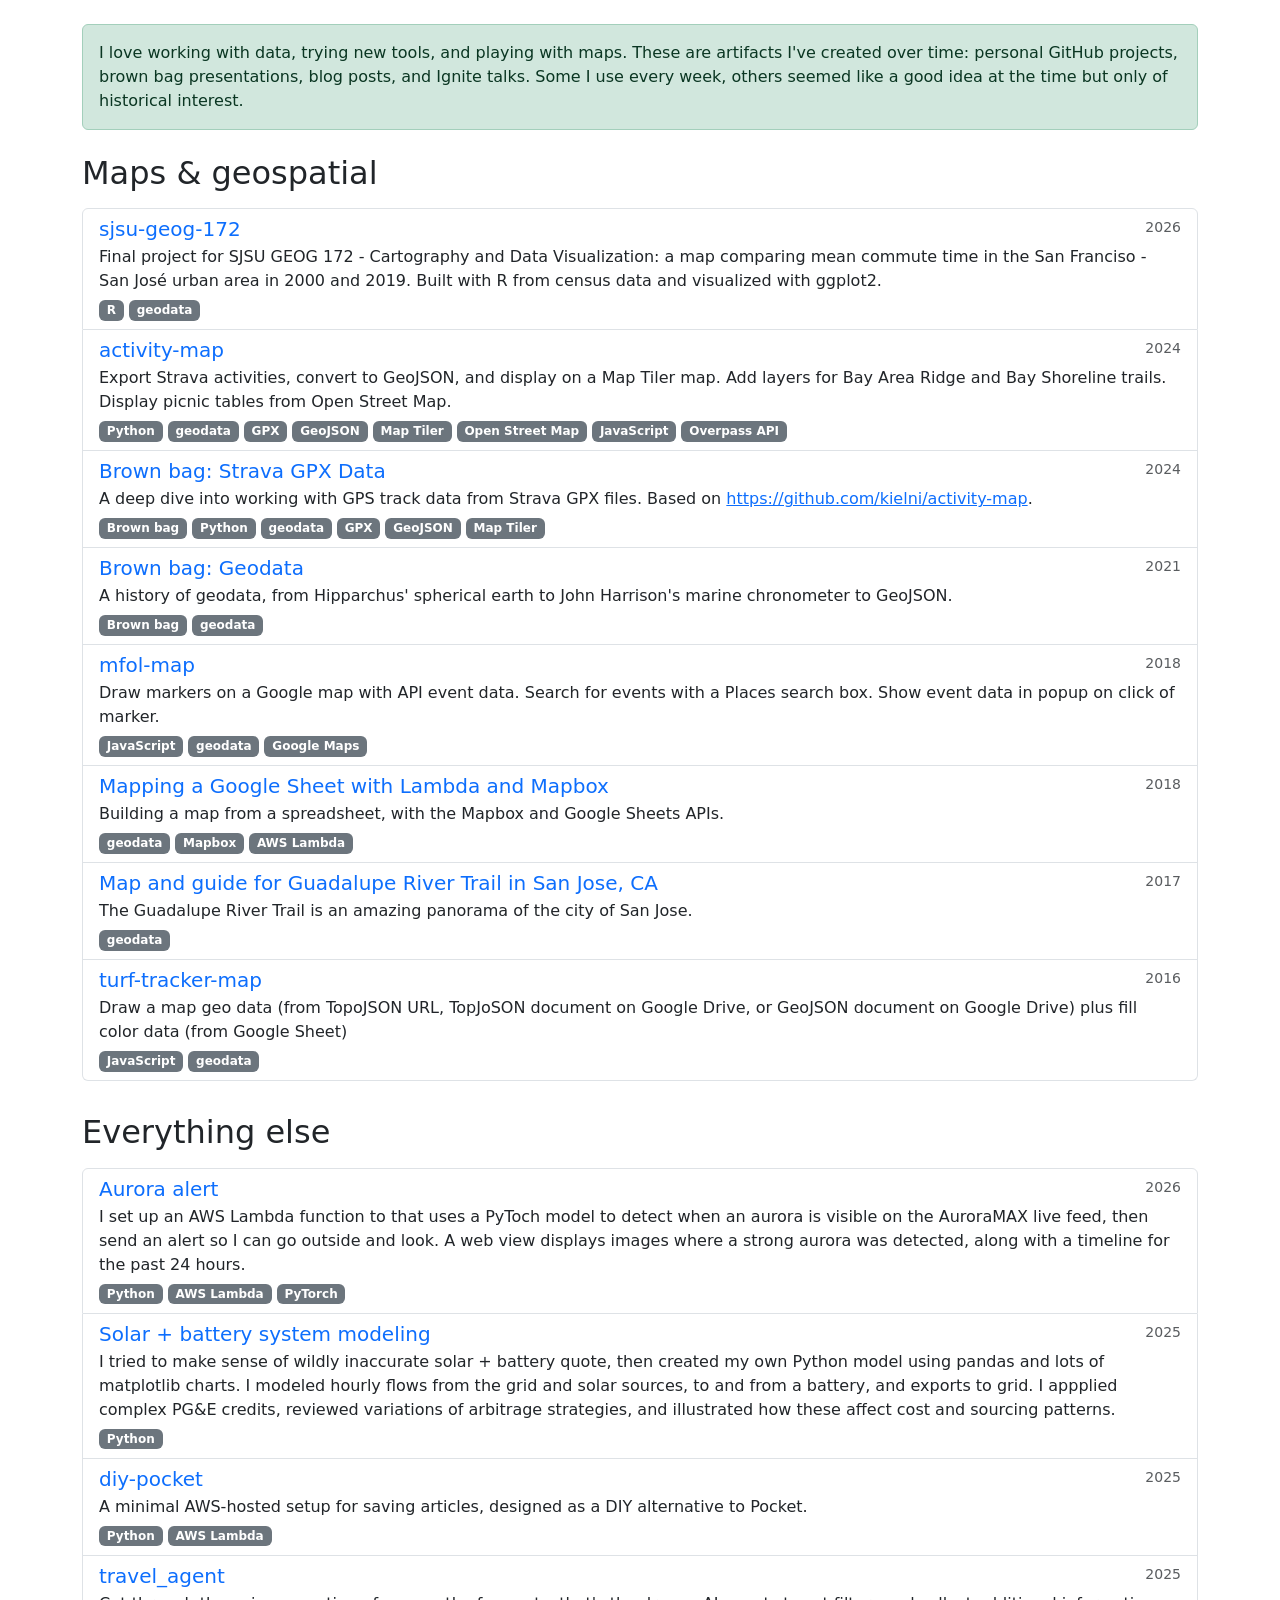
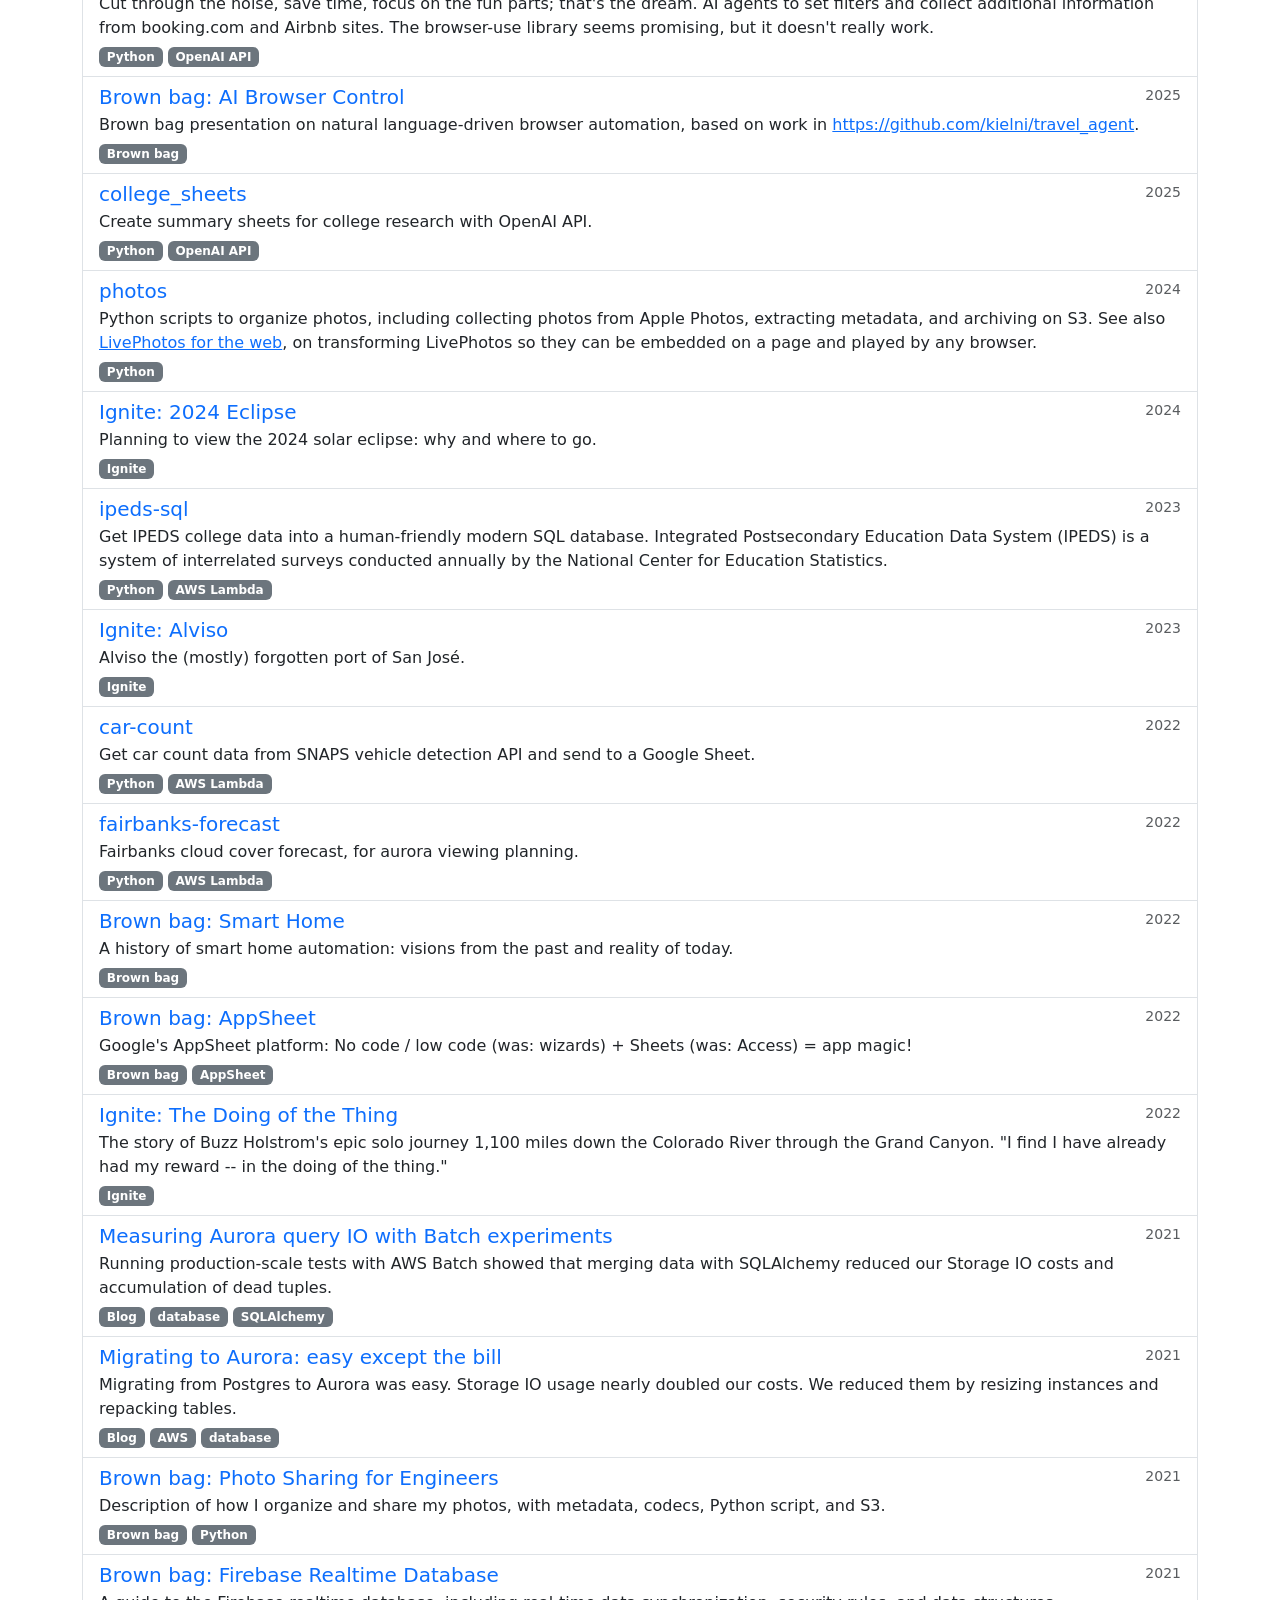
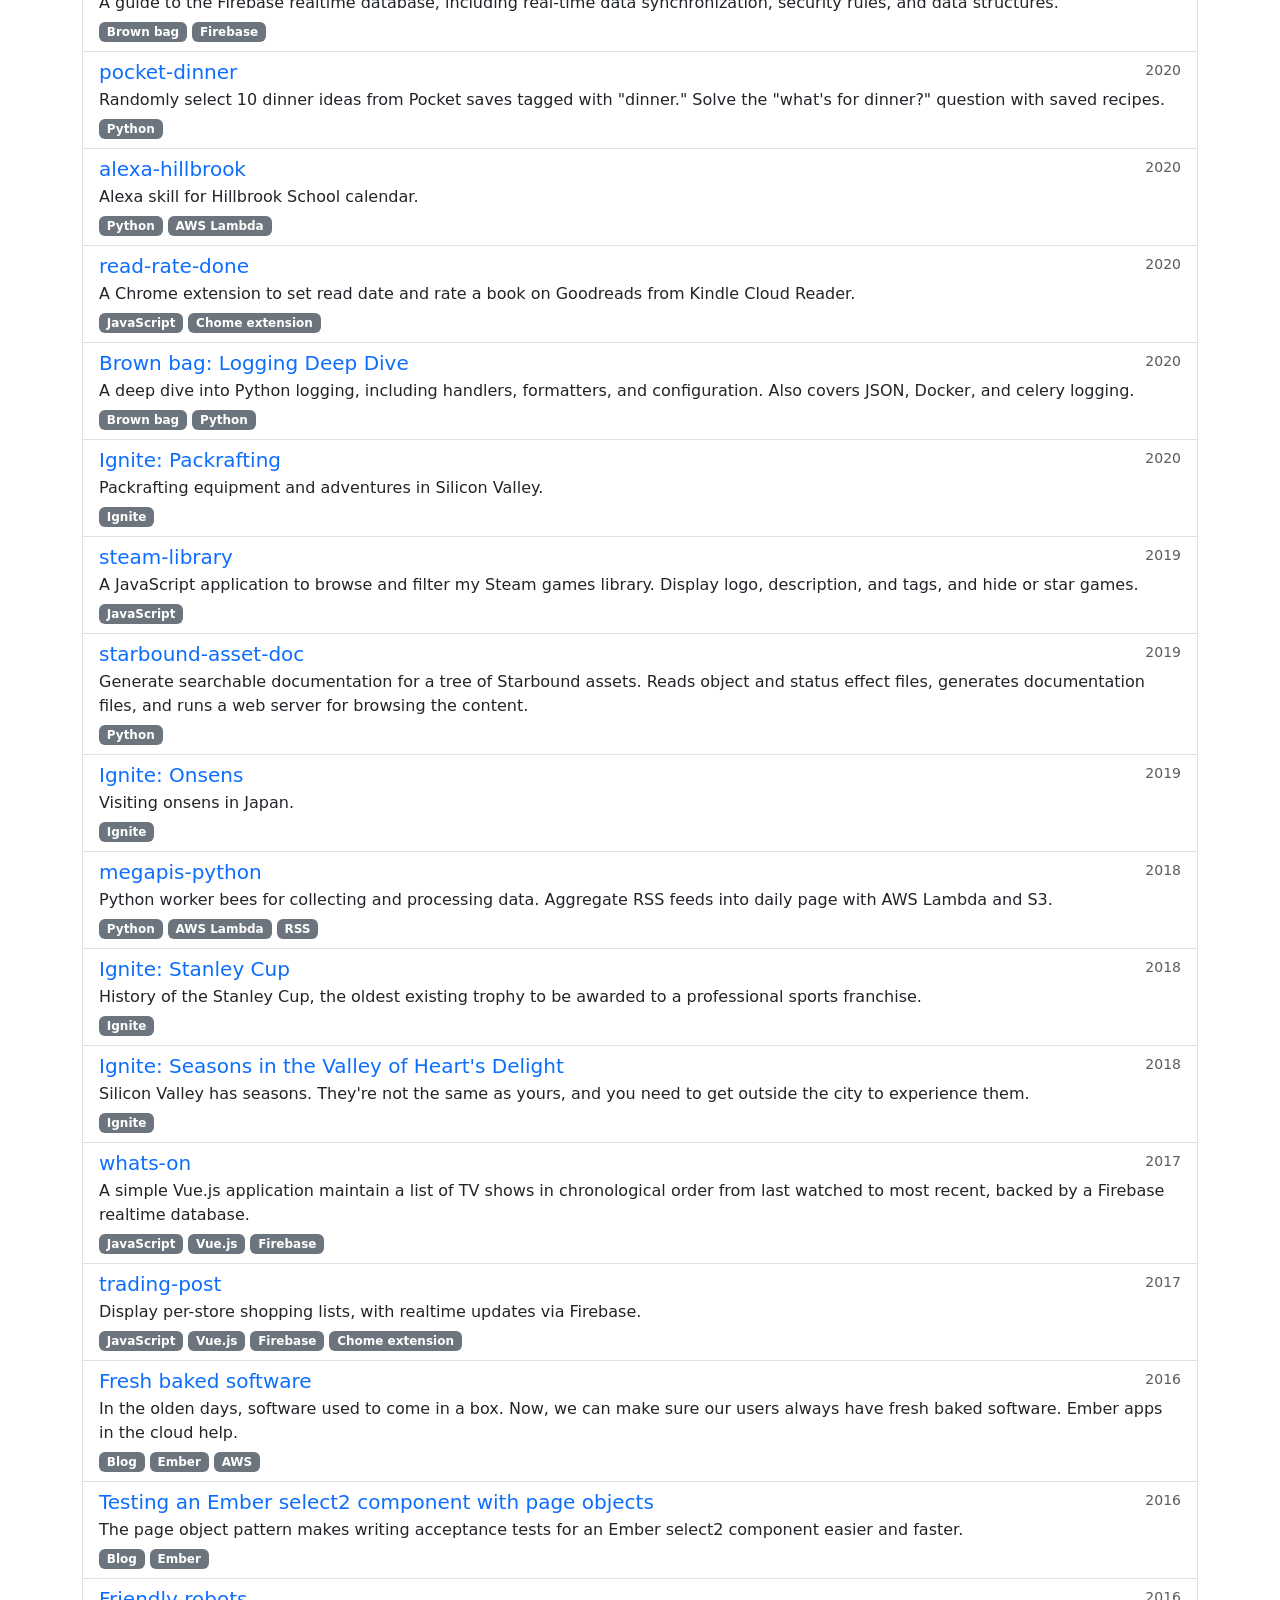
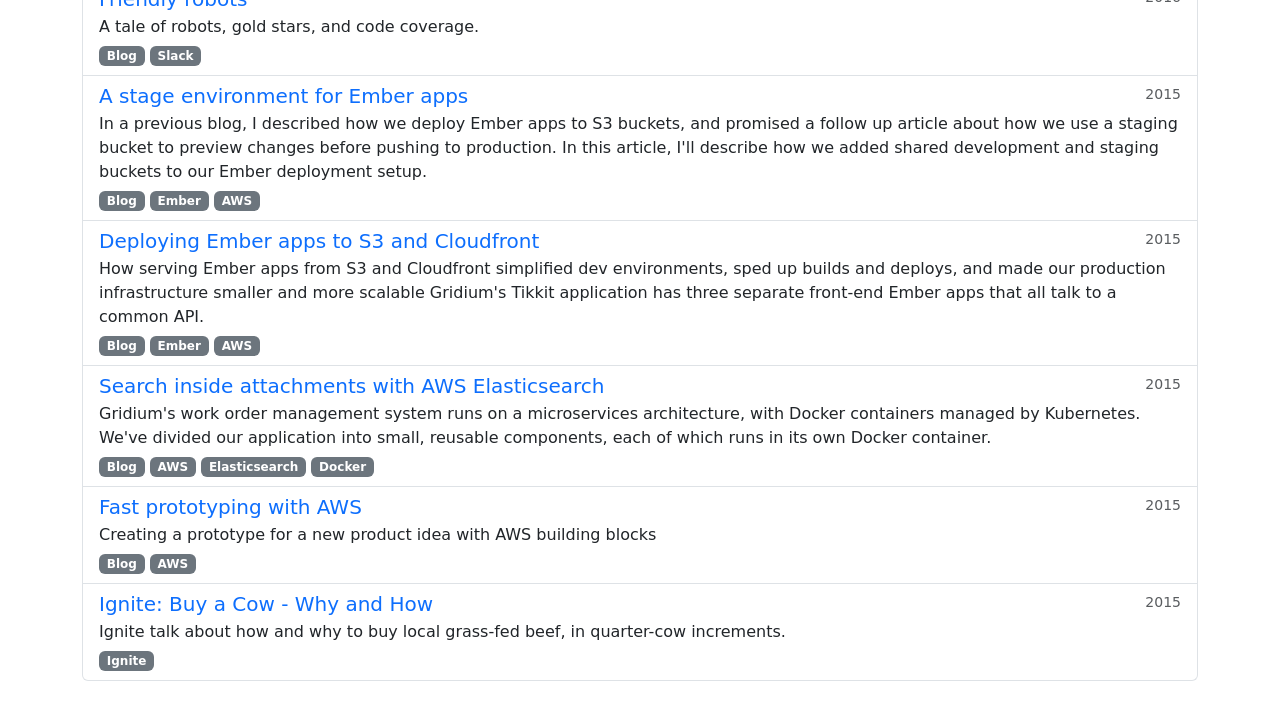
==== index.html @ 8c19b653 "update aurora" ====
<!doctype html>
<html lang="en">
  <head>
    <meta charset="UTF-8" />
    <meta name="viewport" content="width=device-width, initial-scale=1.0" />
    <title>Kimberly's artifact collection</title>
    <link
      href="https://cdn.jsdelivr.net/npm/bootstrap@5.3.3/dist/css/bootstrap.min.css"
      rel="stylesheet"
    />
  </head>
  <body>
    <div class="container py-4">
      <div class="row">
        <div class="col-12">
          <div class="alert alert-success rounded mb-4">
            I love working with data, trying new tools, and playing with maps.
            These are artifacts I've created over time: personal GitHub
            projects, brown bag presentations, blog posts, and Ignite talks.
            Some I use every week, others seemed like a good idea at the time
            but only of historical interest.
          </div>
        </div>
      </div>

      <!-- Maps & geospatial section -->
      <div class="row">
        <div class="col-12">
          <h2 class="mb-3">Maps & geospatial</h2>
          <div class="list-group">
            <div class="list-group-item">
              <div class="d-flex w-100 justify-content-between">
                <h5 class="mb-1">
                  <a
                    href="https://github.com/kielni/sjsu-geog-172"
                    class="text-decoration-none"
                    >sjsu-geog-172</a
                  >
                </h5>
                <small class="text-muted year" data-year="2026">2026</small>
              </div>
              <p class="mb-1">
                Final project for SJSU GEOG 172 - Cartography and Data
                Visualization: a map comparing mean commute time in the San
                Franciso - San José urban area in 2000 and 2019. Built with R
                from census data and visualized with ggplot2.
              </p>
              <span class="badge bg-secondary" data-format="R">R</span>
              <span class="badge bg-secondary" data-format="geodata"
                >geodata</span
              >
            </div>

            <div class="list-group-item">
              <div class="d-flex w-100 justify-content-between">
                <h5 class="mb-1">
                  <a
                    href="https://github.com/kielni/activity-map"
                    class="text-decoration-none"
                    >activity-map</a
                  >
                </h5>
                <small class="text-muted year" data-year="2024">2024</small>
              </div>
              <p class="mb-1">
                Export Strava activities, convert to GeoJSON, and display on a
                Map Tiler map. Add layers for Bay Area Ridge and Bay Shoreline
                trails. Display picnic tables from Open Street Map.
              </p>
              <span class="badge bg-secondary" data-format="Python"
                >Python</span
              >
              <span class="badge bg-secondary" data-format="geodata"
                >geodata</span
              >
              <span class="badge bg-secondary" data-format="GPX">GPX</span>
              <span class="badge bg-secondary" data-format="GeoJSON"
                >GeoJSON</span
              >
              <span class="badge bg-secondary" data-format="Map Tiler"
                >Map Tiler</span
              >
              <span class="badge bg-secondary" data-format="Open Street Map"
                >Open Street Map</span
              >
              <span class="badge bg-secondary" data-format="JavaScript"
                >JavaScript</span
              >
              <span class="badge bg-secondary" data-format="Overpass API"
                >Overpass API</span
              >
            </div>

            <div class="list-group-item">
              <div class="d-flex w-100 justify-content-between">
                <h5 class="mb-1">
                  <a
                    href="brown_bag/2024 Strava_GPX data.pdf"
                    class="text-decoration-none"
                    >Brown bag: Strava GPX Data</a
                  >
                </h5>
                <small class="text-muted year" data-year="2024">2024</small>
              </div>
              <p class="mb-1">
                A deep dive into working with GPS track data from Strava GPX
                files. Based on
                <a href="https://github.com/kielni/activity-map"
                  >https://github.com/kielni/activity-map</a
                >.
              </p>
              <span class="badge bg-secondary" data-format="Brown bag"
                >Brown bag</span
              >
              <span class="badge bg-secondary" data-format="Python"
                >Python</span
              >
              <span class="badge bg-secondary" data-format="geodata"
                >geodata</span
              >
              <span class="badge bg-secondary" data-format="GPX">GPX</span>
              <span class="badge bg-secondary" data-format="GeoJSON"
                >GeoJSON</span
              >
              <span class="badge bg-secondary" data-format="Map Tiler"
                >Map Tiler</span
              >
            </div>

            <div class="list-group-item">
              <div class="d-flex w-100 justify-content-between">
                <h5 class="mb-1">
                  <a
                    href="brown_bag/2021 Geodata.pdf"
                    class="text-decoration-none"
                    >Brown bag: Geodata</a
                  >
                </h5>
                <small class="text-muted year" data-year="2021">2021</small>
              </div>
              <p class="mb-1">
                A history of geodata, from Hipparchus' spherical earth to John
                Harrison's marine chronometer to GeoJSON.
              </p>
              <span class="badge bg-secondary" data-format="Brown bag"
                >Brown bag</span
              >
              <span class="badge bg-secondary" data-format="geodata"
                >geodata</span
              >
            </div>

            <div class="list-group-item">
              <div class="d-flex w-100 justify-content-between">
                <h5 class="mb-1">
                  <a
                    href="https://github.com/kielni/mfol-map"
                    class="text-decoration-none"
                    >mfol-map</a
                  >
                </h5>
                <small class="text-muted year" data-year="2018">2018</small>
              </div>
              <p class="mb-1">
                Draw markers on a Google map with API event data. Search for
                events with a Places search box. Show event data in popup on
                click of marker.
              </p>
              <span class="badge bg-secondary" data-format="JavaScript"
                >JavaScript</span
              >
              <span class="badge bg-secondary" data-format="geodata"
                >geodata</span
              >
              <span class="badge bg-secondary" data-format="Google Maps"
                >Google Maps</span
              >
            </div>

            <div class="list-group-item">
              <div class="d-flex w-100 justify-content-between">
                <h5 class="mb-1">
                  <a
                    href="https://medium.com/@kielnicholls/mapping-a-google-sheet-with-lambda-and-mapbox-4cdfb378edf3"
                    class="text-decoration-none"
                    >Mapping a Google Sheet with Lambda and Mapbox</a
                  >
                </h5>
                <small class="text-muted year" data-year="2018">2018</small>
              </div>
              <p class="mb-1">
                Building a map from a spreadsheet, with the Mapbox and Google
                Sheets APIs.
              </p>
              <span class="badge bg-secondary" data-format="geodata"
                >geodata</span
              >
              <span class="badge bg-secondary" data-format="Mapbox"
                >Mapbox</span
              >
              <span class="badge bg-secondary" data-format="AWS Lambda"
                >AWS Lambda</span
              >
            </div>

            <div class="list-group-item">
              <div class="d-flex w-100 justify-content-between">
                <h5 class="mb-1">
                  <a
                    href="https://medium.com/@kielnicholls/map-and-guide-for-guadalupe-river-trail-in-san-jose-ca-aaf009a37a34"
                    class="text-decoration-none"
                    >Map and guide for Guadalupe River Trail in San Jose, CA</a
                  >
                </h5>
                <small class="text-muted year" data-year="2017">2017</small>
              </div>
              <p class="mb-1">
                The Guadalupe River Trail is an amazing panorama of the city of
                San Jose.
              </p>
              <span class="badge bg-secondary" data-format="geodata"
                >geodata</span
              >
            </div>

            <div class="list-group-item">
              <div class="d-flex w-100 justify-content-between">
                <h5 class="mb-1">
                  <a
                    href="https://github.com/kielni/turf-tracker-map"
                    class="text-decoration-none"
                    >turf-tracker-map</a
                  >
                </h5>
                <small class="text-muted year" data-year="2016">2016</small>
              </div>
              <p class="mb-1">
                Draw a map geo data (from TopoJSON URL, TopJoSON document on
                Google Drive, or GeoJSON document on Google Drive) plus fill
                color data (from Google Sheet)
              </p>
              <span class="badge bg-secondary" data-format="JavaScript"
                >JavaScript</span
              >
              <span class="badge bg-secondary" data-format="geodata"
                >geodata</span
              >
            </div>
          </div>
        </div>
      </div>

      <!-- Everything else section -->
      <div class="row" style="padding-top: 2rem">
        <div class="col-12">
          <h2 class="mb-3">Everything else</h2>
          <div class="list-group">
            <!-- 2026 -->
            <div class="list-group-item">
              <div class="d-flex w-100 justify-content-between">
                <h5 class="mb-1">
                  <a
                    href="https://github.com/kielni/aurora-alert"
                    class="text-decoration-none"
                    >Aurora alert</a
                  >
                </h5>
                <small class="text-muted year" data-year="2026">2026</small>
              </div>
              <p class="mb-1">
                I set up an AWS Lambda function to that uses a PyToch model to
                detect when an aurora is visible on the AuroraMAX live feed,
                then send an alert so I can go outside and look. A web view
                displays images where a strong aurora was detected, along with a
                timeline for the past 24 hours.
              </p>
              <span class="badge bg-secondary" data-format="Python"
                >Python</span
              >
              <span class="badge bg-secondary" data-format="AWS Lambda"
                >AWS Lambda</span
              >
              <span class="badge bg-secondary" data-format="AWS Lambda"
                >PyTorch</span
              >
            </div>

            <!-- 2025 -->
            <div class="list-group-item">
              <div class="d-flex w-100 justify-content-between">
                <h5 class="mb-1">
                  <a
                    href="https://github.com/kielni/solar-modeling"
                    class="text-decoration-none"
                    >Solar + battery system modeling</a
                  >
                </h5>
                <small class="text-muted year" data-year="2025">2025</small>
              </div>
              <p class="mb-1">
                I tried to make sense of wildly inaccurate solar + battery
                quote, then created my own Python model using pandas and lots of
                matplotlib charts. I modeled hourly flows from the grid and
                solar sources, to and from a battery, and exports to grid. I
                appplied complex PG&E credits, reviewed variations of arbitrage
                strategies, and illustrated how these affect cost and sourcing
                patterns.
              </p>
              <span class="badge bg-secondary" data-format="Python"
                >Python</span
              >
            </div>

            <div class="list-group-item">
              <div class="d-flex w-100 justify-content-between">
                <h5 class="mb-1">
                  <a
                    href="https://github.com/kielni/diy-pocket"
                    class="text-decoration-none"
                    >diy-pocket</a
                  >
                </h5>
                <small class="text-muted year" data-year="2025">2025</small>
              </div>
              <p class="mb-1">
                A minimal AWS-hosted setup for saving articles, designed as a
                DIY alternative to Pocket.
              </p>
              <span class="badge bg-secondary" data-format="Python"
                >Python</span
              >
              <span class="badge bg-secondary" data-format="AWS Lambda"
                >AWS Lambda</span
              >
            </div>

            <div class="list-group-item">
              <div class="d-flex w-100 justify-content-between">
                <h5 class="mb-1">
                  <a
                    href="https://github.com/kielni/travel_agent"
                    class="text-decoration-none"
                    >travel_agent</a
                  >
                </h5>
                <small class="text-muted year" data-year="2025">2025</small>
              </div>
              <p class="mb-1">
                Cut through the noise, save time, focus on the fun parts; that's
                the dream. AI agents to set filters and collect additional
                information from booking.com and Airbnb sites. The browser-use
                library seems promising, but it doesn't really work.
              </p>
              <span class="badge bg-secondary" data-format="Python"
                >Python</span
              >
              <span class="badge bg-secondary" data-format="OpenAI API"
                >OpenAI API</span
              >
            </div>

            <div class="list-group-item">
              <div class="d-flex w-100 justify-content-between">
                <h5 class="mb-1">
                  <a
                    href="brown_bag/2025 AI browser control.pdf"
                    class="text-decoration-none"
                    >Brown bag: AI Browser Control</a
                  >
                </h5>
                <small class="text-muted year" data-year="2025">2025</small>
              </div>
              <p class="mb-1">
                Brown bag presentation on natural language-driven browser
                automation, based on work in
                <a href="https://github.com/kielni/travel_agent"
                  >https://github.com/kielni/travel_agent</a
                >.
              </p>
              <span class="badge bg-secondary" data-format="Brown bag"
                >Brown bag</span
              >
            </div>

            <div class="list-group-item">
              <div class="d-flex w-100 justify-content-between">
                <h5 class="mb-1">
                  <a
                    href="https://github.com/kielni/college_sheets"
                    class="text-decoration-none"
                    >college_sheets</a
                  >
                </h5>
                <small class="text-muted year" data-year="2025">2025</small>
              </div>
              <p class="mb-1">
                Create summary sheets for college research with OpenAI API.
              </p>
              <span class="badge bg-secondary" data-format="Python"
                >Python</span
              >
              <span class="badge bg-secondary" data-format="OpenAI API"
                >OpenAI API</span
              >
            </div>

            <!-- 2024 -->
            <div class="list-group-item">
              <div class="d-flex w-100 justify-content-between">
                <h5 class="mb-1">
                  <a
                    href="https://github.com/kielni/photos"
                    class="text-decoration-none"
                    >photos</a
                  >
                </h5>
                <small class="text-muted year" data-year="2024">2024</small>
              </div>
              <p class="mb-1">
                Python scripts to organize photos, including collecting photos
                from Apple Photos, extracting metadata, and archiving on S3. See
                also
                <a
                  href="https://medium.com/@kielnicholls/embedding-livephotos-on-a-web-page-5dfa9b8b83e3"
                  >LivePhotos for the web</a
                >, on transforming LivePhotos so they can be embedded on a page
                and played by any browser.
              </p>
              <span class="badge bg-secondary" data-format="Python"
                >Python</span
              >
            </div>

            <div class="list-group-item">
              <div class="d-flex w-100 justify-content-between">
                <h5 class="mb-1">
                  <a href="ignite/2024 Eclipse.pdf" class="text-decoration-none"
                    >Ignite: 2024 Eclipse</a
                  >
                </h5>
                <small class="text-muted year" data-year="2024">2024</small>
              </div>
              <p class="mb-1">
                Planning to view the 2024 solar eclipse: why and where to go.
              </p>
              <span class="badge bg-secondary" data-format="Ignite"
                >Ignite</span
              >
            </div>

            <!-- 2023 -->
            <div class="list-group-item">
              <div class="d-flex w-100 justify-content-between">
                <h5 class="mb-1">
                  <a
                    href="https://github.com/kielni/ipeds-sql"
                    class="text-decoration-none"
                    >ipeds-sql</a
                  >
                </h5>
                <small class="text-muted year" data-year="2023">2023</small>
              </div>
              <p class="mb-1">
                Get IPEDS college data into a human-friendly modern SQL
                database. Integrated Postsecondary Education Data System (IPEDS)
                is a system of interrelated surveys conducted annually by the
                National Center for Education Statistics.
              </p>
              <span class="badge bg-secondary" data-format="Python"
                >Python</span
              >
              <span class="badge bg-secondary" data-format="AWS Lambda"
                >AWS Lambda</span
              >
            </div>

            <div class="list-group-item">
              <div class="d-flex w-100 justify-content-between">
                <h5 class="mb-1">
                  <a href="ignite/2023 Alviso.pdf" class="text-decoration-none"
                    >Ignite: Alviso</a
                  >
                </h5>
                <small class="text-muted year" data-year="2023">2023</small>
              </div>
              <p class="mb-1">
                Alviso the (mostly) forgotten port of San José.
              </p>
              <span class="badge bg-secondary" data-format="Ignite"
                >Ignite</span
              >
            </div>

            <!-- 2022 -->
            <div class="list-group-item">
              <div class="d-flex w-100 justify-content-between">
                <h5 class="mb-1">
                  <a
                    href="https://github.com/kielni/car-count"
                    class="text-decoration-none"
                    >car-count</a
                  >
                </h5>
                <small class="text-muted year" data-year="2022">2022</small>
              </div>
              <p class="mb-1">
                Get car count data from SNAPS vehicle detection API and send to
                a Google Sheet.
              </p>
              <span class="badge bg-secondary" data-format="Python"
                >Python</span
              >
              <span class="badge bg-secondary" data-format="AWS Lambda"
                >AWS Lambda</span
              >
            </div>

            <div class="list-group-item">
              <div class="d-flex w-100 justify-content-between">
                <h5 class="mb-1">
                  <a
                    href="https://github.com/kielni/fairbanks-forecast"
                    class="text-decoration-none"
                    >fairbanks-forecast</a
                  >
                </h5>
                <small class="text-muted year" data-year="2022">2022</small>
              </div>
              <p class="mb-1">
                Fairbanks cloud cover forecast, for aurora viewing planning.
              </p>
              <span class="badge bg-secondary" data-format="Python"
                >Python</span
              >
              <span class="badge bg-secondary" data-format="AWS Lambda"
                >AWS Lambda</span
              >
            </div>

            <div class="list-group-item">
              <div class="d-flex w-100 justify-content-between">
                <h5 class="mb-1">
                  <a
                    href="brown_bag/2022 Smart Home.pdf"
                    class="text-decoration-none"
                    >Brown bag: Smart Home</a
                  >
                </h5>
                <small class="text-muted year" data-year="2022">2022</small>
              </div>
              <p class="mb-1">
                A history of smart home automation: visions from the past and
                reality of today.
              </p>
              <span class="badge bg-secondary" data-format="Brown bag"
                >Brown bag</span
              >
            </div>

            <div class="list-group-item">
              <div class="d-flex w-100 justify-content-between">
                <h5 class="mb-1">
                  <a
                    href="brown_bag/2022 AppSheet.pdf"
                    class="text-decoration-none"
                    >Brown bag: AppSheet</a
                  >
                </h5>
                <small class="text-muted year" data-year="2022">2022</small>
              </div>
              <p class="mb-1">
                Google's AppSheet platform: No code / low code (was: wizards) +
                Sheets (was: Access) = app magic!
              </p>
              <span class="badge bg-secondary" data-format="Brown bag"
                >Brown bag</span
              >
              <span class="badge bg-secondary" data-format="AppSheet"
                >AppSheet</span
              >
            </div>

            <div class="list-group-item">
              <div class="d-flex w-100 justify-content-between">
                <h5 class="mb-1">
                  <a
                    href="ignite/2022 The doing of the thing.pdf"
                    class="text-decoration-none"
                    >Ignite: The Doing of the Thing</a
                  >
                </h5>
                <small class="text-muted year" data-year="2022">2022</small>
              </div>
              <p class="mb-1">
                The story of Buzz Holstrom's epic solo journey 1,100 miles down
                the Colorado River through the Grand Canyon. "I find I have
                already had my reward -- in the doing of the thing."
              </p>
              <span class="badge bg-secondary" data-format="Ignite"
                >Ignite</span
              >
            </div>

            <!-- 2021 -->
            <div class="list-group-item">
              <div class="d-flex w-100 justify-content-between">
                <h5 class="mb-1">
                  <a
                    href="https://gridium.com/measuring-aurora-query-io-with-batch-experiments/"
                    class="text-decoration-none"
                    >Measuring Aurora query IO with Batch experiments</a
                  >
                </h5>
                <small class="text-muted year" data-year="2021">2021</small>
              </div>
              <p class="mb-1">
                Running production-scale tests with AWS Batch showed that
                merging data with SQLAlchemy reduced our Storage IO costs and
                accumulation of dead tuples.
              </p>
              <span class="badge bg-secondary" data-format="Blog">Blog</span>
              <span class="badge bg-secondary" data-format="database"
                >database</span
              >
              <span class="badge bg-secondary" data-format="SQLAlchemy"
                >SQLAlchemy</span
              >
            </div>

            <div class="list-group-item">
              <div class="d-flex w-100 justify-content-between">
                <h5 class="mb-1">
                  <a
                    href="https://gridium.com/migrating-to-aurora-easy-except-the-bill/"
                    class="text-decoration-none"
                    >Migrating to Aurora: easy except the bill</a
                  >
                </h5>
                <small class="text-muted year" data-year="2021">2021</small>
              </div>
              <p class="mb-1">
                Migrating from Postgres to Aurora was easy. Storage IO usage
                nearly doubled our costs. We reduced them by resizing instances
                and repacking tables.
              </p>
              <span class="badge bg-secondary" data-format="Blog">Blog</span>
              <span class="badge bg-secondary" data-format="AWS">AWS</span>
              <span class="badge bg-secondary" data-format="database"
                >database</span
              >
            </div>

            <div class="list-group-item">
              <div class="d-flex w-100 justify-content-between">
                <h5 class="mb-1">
                  <a
                    href="brown_bag/2021 Photo sharing for engineers.pdf"
                    class="text-decoration-none"
                    >Brown bag: Photo Sharing for Engineers</a
                  >
                </h5>
                <small class="text-muted year" data-year="2021">2021</small>
              </div>
              <p class="mb-1">
                Description of how I organize and share my photos, with
                metadata, codecs, Python script, and S3.
              </p>
              <span class="badge bg-secondary" data-format="Brown bag"
                >Brown bag</span
              >
              <span class="badge bg-secondary" data-format="Python"
                >Python</span
              >
            </div>

            <div class="list-group-item">
              <div class="d-flex w-100 justify-content-between">
                <h5 class="mb-1">
                  <a
                    href="brown_bag/2021 Firebase realtime database.pdf"
                    class="text-decoration-none"
                    >Brown bag: Firebase Realtime Database</a
                  >
                </h5>
                <small class="text-muted year" data-year="2021">2021</small>
              </div>
              <p class="mb-1">
                A guide to the Firebase realtime database, including real-time
                data synchronization, security rules, and data structures.
              </p>
              <span class="badge bg-secondary" data-format="Brown bag"
                >Brown bag</span
              >
              <span class="badge bg-secondary" data-format="Firebase"
                >Firebase</span
              >
            </div>

            <!-- 2020 -->
            <div class="list-group-item">
              <div class="d-flex w-100 justify-content-between">
                <h5 class="mb-1">
                  <a
                    href="https://github.com/kielni/pocket-dinner"
                    class="text-decoration-none"
                    >pocket-dinner</a
                  >
                </h5>
                <small class="text-muted year" data-year="2020">2020</small>
              </div>
              <p class="mb-1">
                Randomly select 10 dinner ideas from Pocket saves tagged with
                "dinner." Solve the "what's for dinner?" question with saved
                recipes.
              </p>
              <span class="badge bg-secondary" data-format="Python"
                >Python</span
              >
            </div>

            <div class="list-group-item">
              <div class="d-flex w-100 justify-content-between">
                <h5 class="mb-1">
                  <a
                    href="https://github.com/kielni/alexa-hillbrook"
                    class="text-decoration-none"
                    >alexa-hillbrook</a
                  >
                </h5>
                <small class="text-muted year" data-year="2020">2020</small>
              </div>
              <p class="mb-1">Alexa skill for Hillbrook School calendar.</p>
              <span class="badge bg-secondary" data-format="Python"
                >Python</span
              >
              <span class="badge bg-secondary" data-format="AWS Lambda"
                >AWS Lambda</span
              >
            </div>

            <div class="list-group-item">
              <div class="d-flex w-100 justify-content-between">
                <h5 class="mb-1">
                  <a
                    href="https://github.com/kielni/read-rate-done"
                    class="text-decoration-none"
                    >read-rate-done</a
                  >
                </h5>
                <small class="text-muted year" data-year="2020">2020</small>
              </div>
              <p class="mb-1">
                A Chrome extension to set read date and rate a book on Goodreads
                from Kindle Cloud Reader.
              </p>
              <span class="badge bg-secondary" data-format="JavaScript"
                >JavaScript</span
              >
              <span class="badge bg-secondary" data-format="Chome extension"
                >Chome extension</span
              >
            </div>

            <div class="list-group-item">
              <div class="d-flex w-100 justify-content-between">
                <h5 class="mb-1">
                  <a
                    href="brown_bag/2020 Logging deep dive.pdf"
                    class="text-decoration-none"
                    >Brown bag: Logging Deep Dive</a
                  >
                </h5>
                <small class="text-muted year" data-year="2020">2020</small>
              </div>
              <p class="mb-1">
                A deep dive into Python logging, including handlers, formatters,
                and configuration. Also covers JSON, Docker, and celery logging.
              </p>
              <span class="badge bg-secondary" data-format="Brown bag"
                >Brown bag</span
              >
              <span class="badge bg-secondary" data-format="Python"
                >Python</span
              >
            </div>

            <div class="list-group-item">
              <div class="d-flex w-100 justify-content-between">
                <h5 class="mb-1">
                  <a
                    href="ignite/2020 Packrafting.pdf"
                    class="text-decoration-none"
                    >Ignite: Packrafting</a
                  >
                </h5>
                <small class="text-muted year" data-year="2020">2020</small>
              </div>
              <p class="mb-1">
                Packrafting equipment and adventures in Silicon Valley.
              </p>
              <span class="badge bg-secondary" data-format="Ignite"
                >Ignite</span
              >
            </div>

            <!-- 2019 -->
            <div class="list-group-item">
              <div class="d-flex w-100 justify-content-between">
                <h5 class="mb-1">
                  <a
                    href="https://github.com/kielni/steam-library"
                    class="text-decoration-none"
                    >steam-library</a
                  >
                </h5>
                <small class="text-muted year" data-year="2019">2019</small>
              </div>
              <p class="mb-1">
                A JavaScript application to browse and filter my Steam games
                library. Display logo, description, and tags, and hide or star
                games.
              </p>
              <span class="badge bg-secondary" data-format="JavaScript"
                >JavaScript</span
              >
            </div>

            <div class="list-group-item">
              <div class="d-flex w-100 justify-content-between">
                <h5 class="mb-1">
                  <a
                    href="https://github.com/kielni/starbound-asset-doc"
                    class="text-decoration-none"
                    >starbound-asset-doc</a
                  >
                </h5>
                <small class="text-muted year" data-year="2019">2019</small>
              </div>
              <p class="mb-1">
                Generate searchable documentation for a tree of Starbound
                assets. Reads object and status effect files, generates
                documentation files, and runs a web server for browsing the
                content.
              </p>
              <span class="badge bg-secondary" data-format="Python"
                >Python</span
              >
            </div>

            <div class="list-group-item">
              <div class="d-flex w-100 justify-content-between">
                <h5 class="mb-1">
                  <a href="ignite/2019 Onsen.pdf" class="text-decoration-none"
                    >Ignite: Onsens</a
                  >
                </h5>
                <small class="text-muted year" data-year="2019">2019</small>
              </div>
              <p class="mb-1">Visiting onsens in Japan.</p>
              <span class="badge bg-secondary" data-format="Ignite"
                >Ignite</span
              >
            </div>

            <!-- 2018 -->
            <div class="list-group-item">
              <div class="d-flex w-100 justify-content-between">
                <h5 class="mb-1">
                  <a
                    href="https://github.com/kielni/megapis-python"
                    class="text-decoration-none"
                    >megapis-python</a
                  >
                </h5>
                <small class="text-muted year" data-year="2018">2018</small>
              </div>
              <p class="mb-1">
                Python worker bees for collecting and processing data. Aggregate
                RSS feeds into daily page with AWS Lambda and S3.
              </p>
              <span class="badge bg-secondary" data-format="Python"
                >Python</span
              >
              <span class="badge bg-secondary" data-format="AWS Lambda"
                >AWS Lambda</span
              >
              <span class="badge bg-secondary" data-format="RSS">RSS</span>
            </div>

            <div class="list-group-item">
              <div class="d-flex w-100 justify-content-between">
                <h5 class="mb-1">
                  <a
                    href="ignite/2018 Stanley Cup.pdf"
                    class="text-decoration-none"
                    >Ignite: Stanley Cup</a
                  >
                </h5>
                <small class="text-muted year" data-year="2018">2018</small>
              </div>
              <p class="mb-1">
                History of the Stanley Cup, the oldest existing trophy to be
                awarded to a professional sports franchise.
              </p>
              <span class="badge bg-secondary" data-format="Ignite"
                >Ignite</span
              >
            </div>

            <div class="list-group-item">
              <div class="d-flex w-100 justify-content-between">
                <h5 class="mb-1">
                  <a href="ignite/2018 Seasons.pdf" class="text-decoration-none"
                    >Ignite: Seasons in the Valley of Heart's Delight</a
                  >
                </h5>
                <small class="text-muted year" data-year="2018">2018</small>
              </div>
              <p class="mb-1">
                Silicon Valley has seasons. They're not the same as yours, and
                you need to get outside the city to experience them.
              </p>
              <span class="badge bg-secondary" data-format="Ignite"
                >Ignite</span
              >
            </div>

            <!-- 2017 -->

            <div class="list-group-item">
              <div class="d-flex w-100 justify-content-between">
                <h5 class="mb-1">
                  <a
                    href="https://github.com/kielni/whats-on"
                    class="text-decoration-none"
                    >whats-on</a
                  >
                </h5>
                <small class="text-muted year" data-year="2017">2017</small>
              </div>
              <p class="mb-1">
                A simple Vue.js application maintain a list of TV shows in
                chronological order from last watched to most recent, backed by
                a Firebase realtime database.
              </p>
              <span class="badge bg-secondary" data-format="JavaScript"
                >JavaScript</span
              >
              <span class="badge bg-secondary" data-format="JavaScript"
                >Vue.js</span
              >
              <span class="badge bg-secondary" data-format="Firebase"
                >Firebase</span
              >
            </div>

            <div class="list-group-item">
              <div class="d-flex w-100 justify-content-between">
                <h5 class="mb-1">
                  <a
                    href="https://github.com/kielni/trading-post"
                    class="text-decoration-none"
                    >trading-post</a
                  >
                </h5>
                <small class="text-muted year" data-year="2017">2017</small>
              </div>
              <p class="mb-1">
                Display per-store shopping lists, with realtime updates via
                Firebase.
              </p>
              <span class="badge bg-secondary" data-format="JavaScript"
                >JavaScript</span
              >
              <span class="badge bg-secondary" data-format="JavaScript"
                >Vue.js</span
              >
              <span class="badge bg-secondary" data-format="Firebase"
                >Firebase</span
              >
              <span class="badge bg-secondary" data-format="Chome extension"
                >Chome extension</span
              >
            </div>

            <!-- 2016 -->
            <div class="list-group-item">
              <div class="d-flex w-100 justify-content-between">
                <h5 class="mb-1">
                  <a
                    href="https://gridium.com/fresh-baked-software/"
                    class="text-decoration-none"
                    >Fresh baked software</a
                  >
                </h5>
                <small class="text-muted year" data-year="2016">2016</small>
              </div>
              <p class="mb-1">
                In the olden days, software used to come in a box. Now, we can
                make sure our users always have fresh baked software. Ember apps
                in the cloud help.
              </p>
              <span class="badge bg-secondary" data-format="Blog">Blog</span>
              <span class="badge bg-secondary" data-format="Ember">Ember</span>
              <span class="badge bg-secondary" data-format="AWS">AWS</span>
            </div>

            <div class="list-group-item">
              <div class="d-flex w-100 justify-content-between">
                <h5 class="mb-1">
                  <a
                    href="https://gridium.com/testing-select2-with-page-objects/"
                    class="text-decoration-none"
                    >Testing an Ember select2 component with page objects</a
                  >
                </h5>
                <small class="text-muted year" data-year="2016">2016</small>
              </div>
              <p class="mb-1">
                The page object pattern makes writing acceptance tests for an
                Ember select2 component easier and faster.
              </p>
              <span class="badge bg-secondary" data-format="Blog">Blog</span>
              <span class="badge bg-secondary" data-format="Ember">Ember</span>
            </div>

            <div class="list-group-item">
              <div class="d-flex w-100 justify-content-between">
                <h5 class="mb-1">
                  <a
                    href="https://gridium.com/friendly-robots/"
                    class="text-decoration-none"
                    >Friendly robots</a
                  >
                </h5>
                <small class="text-muted year" data-year="2016">2016</small>
              </div>
              <p class="mb-1">
                A tale of robots, gold stars, and code coverage.
              </p>
              <span class="badge bg-secondary" data-format="Blog">Blog</span>
              <span class="badge bg-secondary" data-format="Slack">Slack</span>
            </div>

            <!-- 2015 -->
            <div class="list-group-item">
              <div class="d-flex w-100 justify-content-between">
                <h5 class="mb-1">
                  <a
                    href="https://gridium.com/a-stage-build-for-ember-apps/"
                    class="text-decoration-none"
                    >A stage environment for Ember apps</a
                  >
                </h5>
                <small class="text-muted year" data-year="2015">2015</small>
              </div>
              <p class="mb-1">
                In a previous blog, I described how we deploy Ember apps to S3
                buckets, and promised a follow up article about how we use a
                staging bucket to preview changes before pushing to production.
                In this article, I'll describe how we added shared development
                and staging buckets to our Ember deployment setup.
              </p>
              <span class="badge bg-secondary" data-format="Blog">Blog</span>
              <span class="badge bg-secondary" data-format="Ember">Ember</span>
              <span class="badge bg-secondary" data-format="AWS">AWS</span>
            </div>

            <div class="list-group-item">
              <div class="d-flex w-100 justify-content-between">
                <h5 class="mb-1">
                  <a
                    href="https://gridium.com/deploying-ember-apps-to-s3-and-cloudfront/"
                    class="text-decoration-none"
                    >Deploying Ember apps to S3 and Cloudfront</a
                  >
                </h5>
                <small class="text-muted year" data-year="2015">2015</small>
              </div>
              <p class="mb-1">
                How serving Ember apps from S3 and Cloudfront simplified dev
                environments, sped up builds and deploys, and made our
                production infrastructure smaller and more scalable Gridium's
                Tikkit application has three separate front-end Ember apps that
                all talk to a common API.
              </p>
              <span class="badge bg-secondary" data-format="Blog">Blog</span>
              <span class="badge bg-secondary" data-format="Ember">Ember</span>
              <span class="badge bg-secondary" data-format="AWS">AWS</span>
            </div>

            <div class="list-group-item">
              <div class="d-flex w-100 justify-content-between">
                <h5 class="mb-1">
                  <a
                    href="https://gridium.com/search-inside-attachments-aws-elasticsearch-2/"
                    class="text-decoration-none"
                    >Search inside attachments with AWS Elasticsearch</a
                  >
                </h5>
                <small class="text-muted year" data-year="2015">2015</small>
              </div>
              <p class="mb-1">
                Gridium's work order management system runs on a microservices
                architecture, with Docker containers managed by Kubernetes.
                We've divided our application into small, reusable components,
                each of which runs in its own Docker container.
              </p>
              <span class="badge bg-secondary" data-format="Blog">Blog</span>
              <span class="badge bg-secondary" data-format="AWS">AWS</span>
              <span class="badge bg-secondary" data-format="Elasticsearch"
                >Elasticsearch</span
              >
              <span class="badge bg-secondary" data-format="Docker"
                >Docker</span
              >
            </div>

            <div class="list-group-item">
              <div class="d-flex w-100 justify-content-between">
                <h5 class="mb-1">
                  <a
                    href="https://gridium.com/fast-prototyping-with-aws/"
                    class="text-decoration-none"
                    >Fast prototyping with AWS</a
                  >
                </h5>
                <small class="text-muted year" data-year="2015">2015</small>
              </div>
              <p class="mb-1">
                Creating a prototype for a new product idea with AWS building
                blocks
              </p>
              <span class="badge bg-secondary" data-format="Blog">Blog</span>
              <span class="badge bg-secondary" data-format="AWS">AWS</span>
            </div>

            <div class="list-group-item">
              <div class="d-flex w-100 justify-content-between">
                <h5 class="mb-1">
                  <a
                    href="ignite/2015 Buy a cow - why and how.pdf"
                    class="text-decoration-none"
                    >Ignite: Buy a Cow - Why and How</a
                  >
                </h5>
                <small class="text-muted year" data-year="2015">2015</small>
              </div>
              <p class="mb-1">
                Ignite talk about how and why to buy local grass-fed beef, in
                quarter-cow increments.
              </p>
              <span class="badge bg-secondary" data-format="Ignite"
                >Ignite</span
              >
            </div>
          </div>
        </div>
      </div>
    </div>
    <script src="https://cdn.jsdelivr.net/npm/bootstrap@5.3.3/dist/js/bootstrap.bundle.min.js"></script>
  </body>
</html>
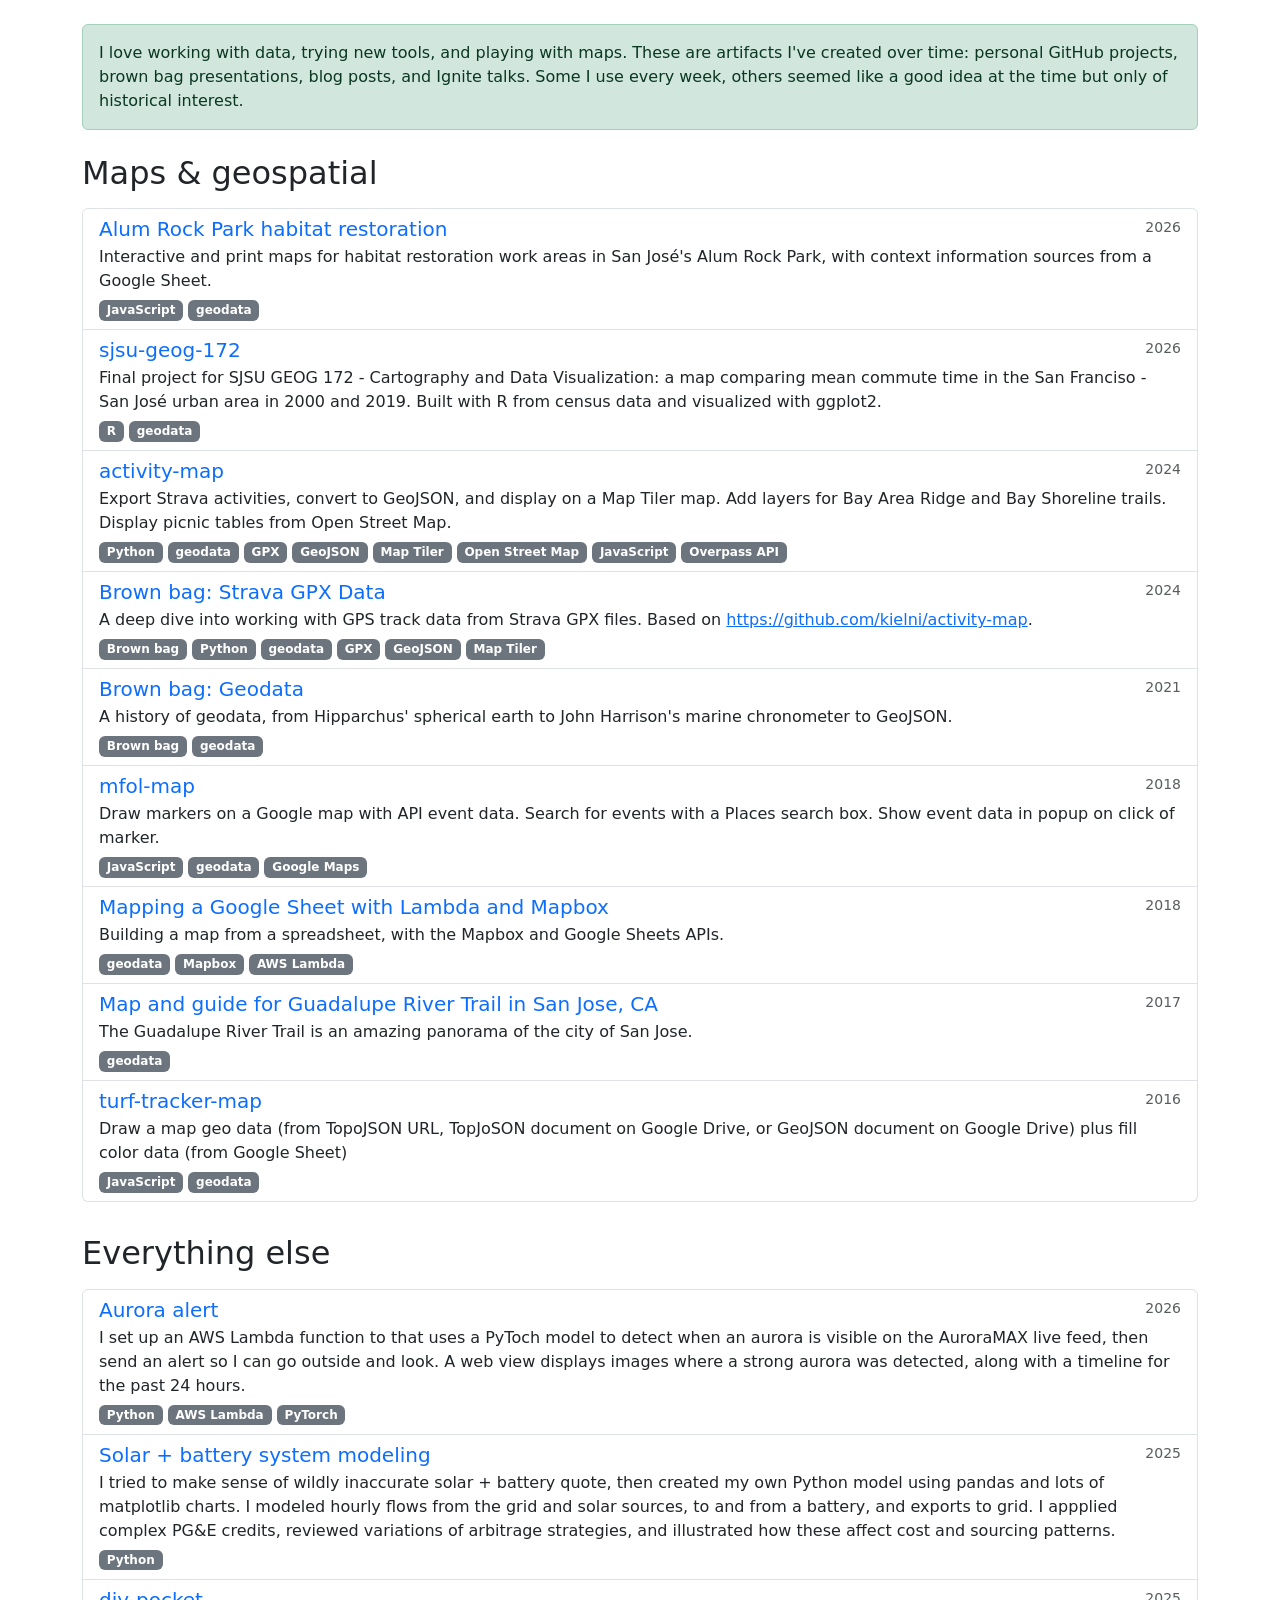
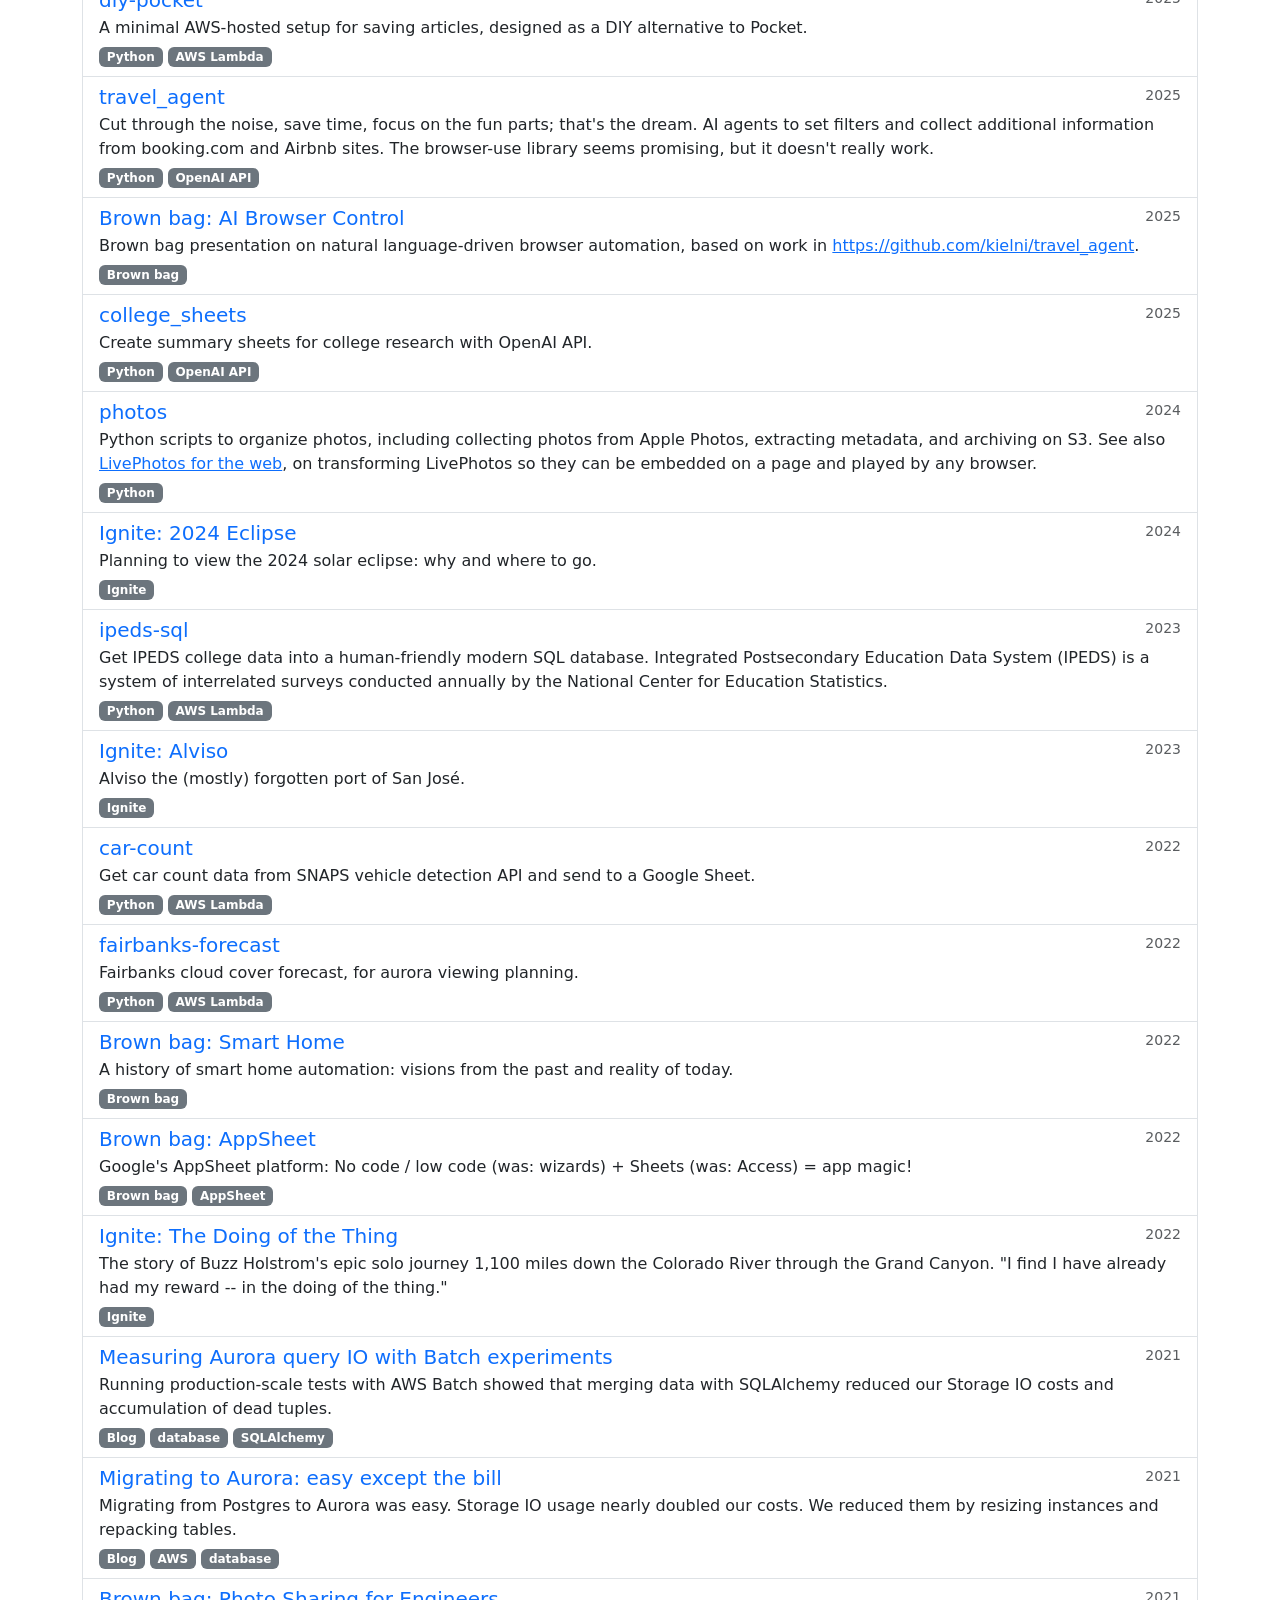
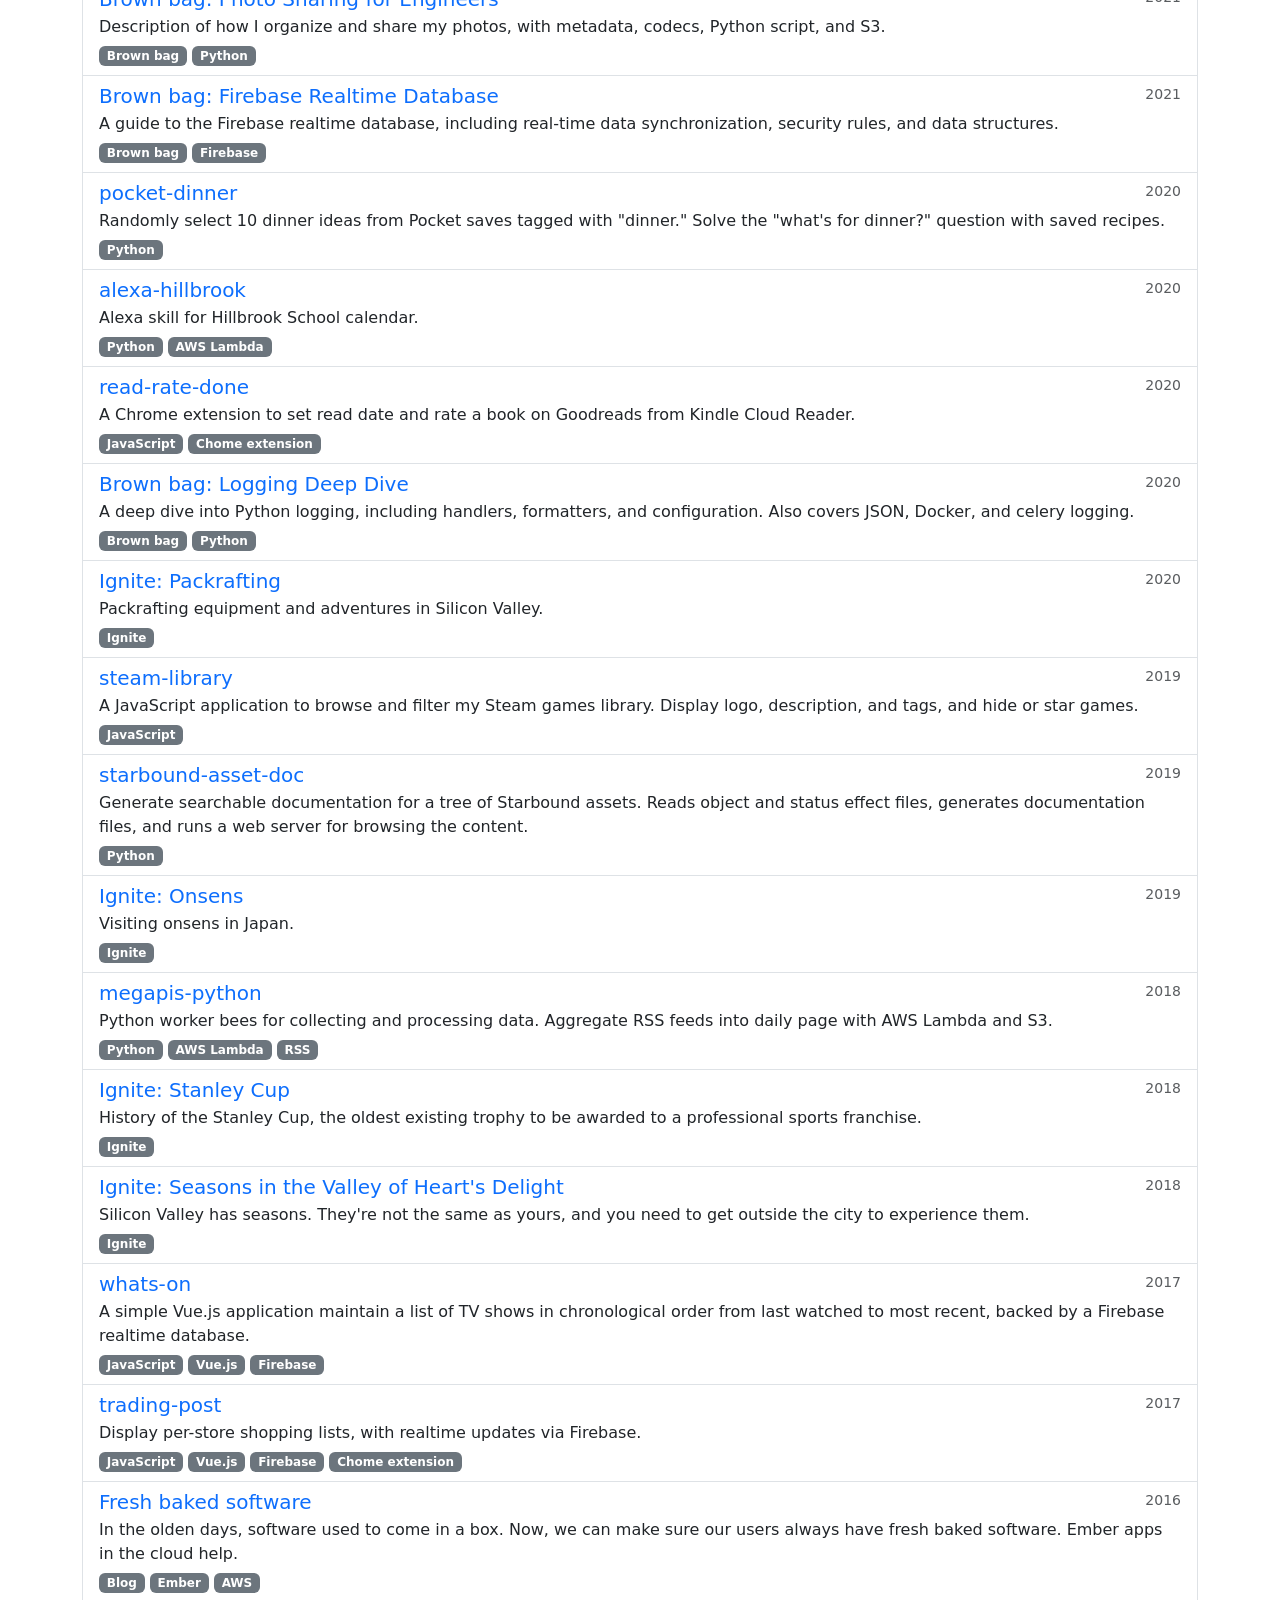
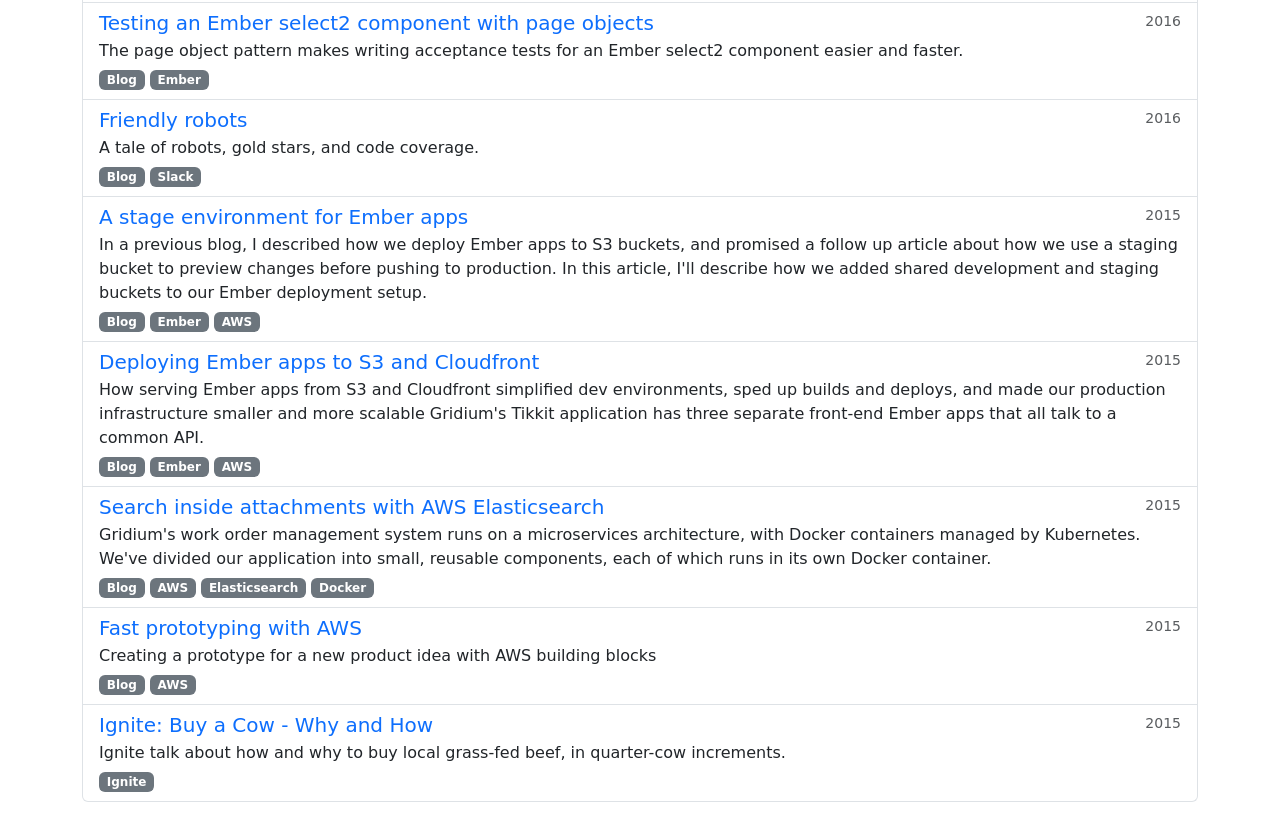
==== commit 34a5d58b: "add Alum Rock map" ====
--- a/index.html
+++ b/index.html
@@ -14,11 +14,10 @@
       <div class="row">
         <div class="col-12">
           <div class="alert alert-success rounded mb-4">
-            I love working with data, trying new tools, and playing with maps.
-            These are artifacts I've created over time: personal GitHub
-            projects, brown bag presentations, blog posts, and Ignite talks.
-            Some I use every week, others seemed like a good idea at the time
-            but only of historical interest.
+            I love working with data, trying new tools, and playing with maps. These are artifacts
+            I've created over time: personal GitHub projects, brown bag presentations, blog posts,
+            and Ignite talks. Some I use every week, others seemed like a good idea at the time but
+            only of historical interest.
           </div>
         </div>
       </div>
@@ -31,150 +30,117 @@
             <div class="list-group-item">
               <div class="d-flex w-100 justify-content-between">
                 <h5 class="mb-1">
-                  <a
-                    href="https://github.com/kielni/sjsu-geog-172"
-                    class="text-decoration-none"
+                  <a href="https://github.com/kielni/alum-rock-park" class="text-decoration-none"
+                    >Alum Rock Park habitat restoration</a
+                  >
+                </h5>
+                <small class="text-muted year" data-year="2026">2026</small>
+              </div>
+              <p class="mb-1">
+                Interactive and print maps for habitat restoration work areas in San José's Alum
+                Rock Park, with context information sources from a Google Sheet.
+              </p>
+              <span class="badge bg-secondary" data-format="JavaScript">JavaScript</span>
+              <span class="badge bg-secondary" data-format="geodata">geodata</span>
+            </div>
+            <div class="list-group-item">
+              <div class="d-flex w-100 justify-content-between">
+                <h5 class="mb-1">
+                  <a href="https://github.com/kielni/sjsu-geog-172" class="text-decoration-none"
                     >sjsu-geog-172</a
                   >
                 </h5>
                 <small class="text-muted year" data-year="2026">2026</small>
               </div>
               <p class="mb-1">
-                Final project for SJSU GEOG 172 - Cartography and Data
-                Visualization: a map comparing mean commute time in the San
-                Franciso - San José urban area in 2000 and 2019. Built with R
-                from census data and visualized with ggplot2.
+                Final project for SJSU GEOG 172 - Cartography and Data Visualization: a map
+                comparing mean commute time in the San Franciso - San José urban area in 2000 and
+                2019. Built with R from census data and visualized with ggplot2.
               </p>
               <span class="badge bg-secondary" data-format="R">R</span>
-              <span class="badge bg-secondary" data-format="geodata"
-                >geodata</span
-              >
-            </div>
-
-            <div class="list-group-item">
-              <div class="d-flex w-100 justify-content-between">
-                <h5 class="mb-1">
-                  <a
-                    href="https://github.com/kielni/activity-map"
-                    class="text-decoration-none"
+              <span class="badge bg-secondary" data-format="geodata">geodata</span>
+            </div>
+
+            <div class="list-group-item">
+              <div class="d-flex w-100 justify-content-between">
+                <h5 class="mb-1">
+                  <a href="https://github.com/kielni/activity-map" class="text-decoration-none"
                     >activity-map</a
                   >
                 </h5>
                 <small class="text-muted year" data-year="2024">2024</small>
               </div>
               <p class="mb-1">
-                Export Strava activities, convert to GeoJSON, and display on a
-                Map Tiler map. Add layers for Bay Area Ridge and Bay Shoreline
-                trails. Display picnic tables from Open Street Map.
-              </p>
-              <span class="badge bg-secondary" data-format="Python"
-                >Python</span
-              >
-              <span class="badge bg-secondary" data-format="geodata"
-                >geodata</span
-              >
+                Export Strava activities, convert to GeoJSON, and display on a Map Tiler map. Add
+                layers for Bay Area Ridge and Bay Shoreline trails. Display picnic tables from Open
+                Street Map.
+              </p>
+              <span class="badge bg-secondary" data-format="Python">Python</span>
+              <span class="badge bg-secondary" data-format="geodata">geodata</span>
               <span class="badge bg-secondary" data-format="GPX">GPX</span>
-              <span class="badge bg-secondary" data-format="GeoJSON"
-                >GeoJSON</span
-              >
-              <span class="badge bg-secondary" data-format="Map Tiler"
-                >Map Tiler</span
-              >
-              <span class="badge bg-secondary" data-format="Open Street Map"
-                >Open Street Map</span
-              >
-              <span class="badge bg-secondary" data-format="JavaScript"
-                >JavaScript</span
-              >
-              <span class="badge bg-secondary" data-format="Overpass API"
-                >Overpass API</span
-              >
-            </div>
-
-            <div class="list-group-item">
-              <div class="d-flex w-100 justify-content-between">
-                <h5 class="mb-1">
-                  <a
-                    href="brown_bag/2024 Strava_GPX data.pdf"
-                    class="text-decoration-none"
+              <span class="badge bg-secondary" data-format="GeoJSON">GeoJSON</span>
+              <span class="badge bg-secondary" data-format="Map Tiler">Map Tiler</span>
+              <span class="badge bg-secondary" data-format="Open Street Map">Open Street Map</span>
+              <span class="badge bg-secondary" data-format="JavaScript">JavaScript</span>
+              <span class="badge bg-secondary" data-format="Overpass API">Overpass API</span>
+            </div>
+
+            <div class="list-group-item">
+              <div class="d-flex w-100 justify-content-between">
+                <h5 class="mb-1">
+                  <a href="brown_bag/2024 Strava_GPX data.pdf" class="text-decoration-none"
                     >Brown bag: Strava GPX Data</a
                   >
                 </h5>
                 <small class="text-muted year" data-year="2024">2024</small>
               </div>
               <p class="mb-1">
-                A deep dive into working with GPS track data from Strava GPX
-                files. Based on
+                A deep dive into working with GPS track data from Strava GPX files. Based on
                 <a href="https://github.com/kielni/activity-map"
                   >https://github.com/kielni/activity-map</a
                 >.
               </p>
-              <span class="badge bg-secondary" data-format="Brown bag"
-                >Brown bag</span
-              >
-              <span class="badge bg-secondary" data-format="Python"
-                >Python</span
-              >
-              <span class="badge bg-secondary" data-format="geodata"
-                >geodata</span
-              >
+              <span class="badge bg-secondary" data-format="Brown bag">Brown bag</span>
+              <span class="badge bg-secondary" data-format="Python">Python</span>
+              <span class="badge bg-secondary" data-format="geodata">geodata</span>
               <span class="badge bg-secondary" data-format="GPX">GPX</span>
-              <span class="badge bg-secondary" data-format="GeoJSON"
-                >GeoJSON</span
-              >
-              <span class="badge bg-secondary" data-format="Map Tiler"
-                >Map Tiler</span
-              >
-            </div>
-
-            <div class="list-group-item">
-              <div class="d-flex w-100 justify-content-between">
-                <h5 class="mb-1">
-                  <a
-                    href="brown_bag/2021 Geodata.pdf"
-                    class="text-decoration-none"
+              <span class="badge bg-secondary" data-format="GeoJSON">GeoJSON</span>
+              <span class="badge bg-secondary" data-format="Map Tiler">Map Tiler</span>
+            </div>
+
+            <div class="list-group-item">
+              <div class="d-flex w-100 justify-content-between">
+                <h5 class="mb-1">
+                  <a href="brown_bag/2021 Geodata.pdf" class="text-decoration-none"
                     >Brown bag: Geodata</a
                   >
                 </h5>
                 <small class="text-muted year" data-year="2021">2021</small>
               </div>
               <p class="mb-1">
-                A history of geodata, from Hipparchus' spherical earth to John
-                Harrison's marine chronometer to GeoJSON.
-              </p>
-              <span class="badge bg-secondary" data-format="Brown bag"
-                >Brown bag</span
-              >
-              <span class="badge bg-secondary" data-format="geodata"
-                >geodata</span
-              >
-            </div>
-
-            <div class="list-group-item">
-              <div class="d-flex w-100 justify-content-between">
-                <h5 class="mb-1">
-                  <a
-                    href="https://github.com/kielni/mfol-map"
-                    class="text-decoration-none"
+                A history of geodata, from Hipparchus' spherical earth to John Harrison's marine
+                chronometer to GeoJSON.
+              </p>
+              <span class="badge bg-secondary" data-format="Brown bag">Brown bag</span>
+              <span class="badge bg-secondary" data-format="geodata">geodata</span>
+            </div>
+
+            <div class="list-group-item">
+              <div class="d-flex w-100 justify-content-between">
+                <h5 class="mb-1">
+                  <a href="https://github.com/kielni/mfol-map" class="text-decoration-none"
                     >mfol-map</a
                   >
                 </h5>
                 <small class="text-muted year" data-year="2018">2018</small>
               </div>
               <p class="mb-1">
-                Draw markers on a Google map with API event data. Search for
-                events with a Places search box. Show event data in popup on
-                click of marker.
-              </p>
-              <span class="badge bg-secondary" data-format="JavaScript"
-                >JavaScript</span
-              >
-              <span class="badge bg-secondary" data-format="geodata"
-                >geodata</span
-              >
-              <span class="badge bg-secondary" data-format="Google Maps"
-                >Google Maps</span
-              >
+                Draw markers on a Google map with API event data. Search for events with a Places
+                search box. Show event data in popup on click of marker.
+              </p>
+              <span class="badge bg-secondary" data-format="JavaScript">JavaScript</span>
+              <span class="badge bg-secondary" data-format="geodata">geodata</span>
+              <span class="badge bg-secondary" data-format="Google Maps">Google Maps</span>
             </div>
 
             <div class="list-group-item">
@@ -189,18 +155,11 @@
                 <small class="text-muted year" data-year="2018">2018</small>
               </div>
               <p class="mb-1">
-                Building a map from a spreadsheet, with the Mapbox and Google
-                Sheets APIs.
-              </p>
-              <span class="badge bg-secondary" data-format="geodata"
-                >geodata</span
-              >
-              <span class="badge bg-secondary" data-format="Mapbox"
-                >Mapbox</span
-              >
-              <span class="badge bg-secondary" data-format="AWS Lambda"
-                >AWS Lambda</span
-              >
+                Building a map from a spreadsheet, with the Mapbox and Google Sheets APIs.
+              </p>
+              <span class="badge bg-secondary" data-format="geodata">geodata</span>
+              <span class="badge bg-secondary" data-format="Mapbox">Mapbox</span>
+              <span class="badge bg-secondary" data-format="AWS Lambda">AWS Lambda</span>
             </div>
 
             <div class="list-group-item">
@@ -215,36 +174,26 @@
                 <small class="text-muted year" data-year="2017">2017</small>
               </div>
               <p class="mb-1">
-                The Guadalupe River Trail is an amazing panorama of the city of
-                San Jose.
-              </p>
-              <span class="badge bg-secondary" data-format="geodata"
-                >geodata</span
-              >
-            </div>
-
-            <div class="list-group-item">
-              <div class="d-flex w-100 justify-content-between">
-                <h5 class="mb-1">
-                  <a
-                    href="https://github.com/kielni/turf-tracker-map"
-                    class="text-decoration-none"
+                The Guadalupe River Trail is an amazing panorama of the city of San Jose.
+              </p>
+              <span class="badge bg-secondary" data-format="geodata">geodata</span>
+            </div>
+
+            <div class="list-group-item">
+              <div class="d-flex w-100 justify-content-between">
+                <h5 class="mb-1">
+                  <a href="https://github.com/kielni/turf-tracker-map" class="text-decoration-none"
                     >turf-tracker-map</a
                   >
                 </h5>
                 <small class="text-muted year" data-year="2016">2016</small>
               </div>
               <p class="mb-1">
-                Draw a map geo data (from TopoJSON URL, TopJoSON document on
-                Google Drive, or GeoJSON document on Google Drive) plus fill
-                color data (from Google Sheet)
-              </p>
-              <span class="badge bg-secondary" data-format="JavaScript"
-                >JavaScript</span
-              >
-              <span class="badge bg-secondary" data-format="geodata"
-                >geodata</span
-              >
+                Draw a map geo data (from TopoJSON URL, TopJoSON document on Google Drive, or
+                GeoJSON document on Google Drive) plus fill color data (from Google Sheet)
+              </p>
+              <span class="badge bg-secondary" data-format="JavaScript">JavaScript</span>
+              <span class="badge bg-secondary" data-format="geodata">geodata</span>
             </div>
           </div>
         </div>
@@ -259,176 +208,129 @@
             <div class="list-group-item">
               <div class="d-flex w-100 justify-content-between">
                 <h5 class="mb-1">
-                  <a
-                    href="https://github.com/kielni/aurora-alert"
-                    class="text-decoration-none"
+                  <a href="https://github.com/kielni/aurora-alert" class="text-decoration-none"
                     >Aurora alert</a
                   >
                 </h5>
                 <small class="text-muted year" data-year="2026">2026</small>
               </div>
               <p class="mb-1">
-                I set up an AWS Lambda function to that uses a PyToch model to
-                detect when an aurora is visible on the AuroraMAX live feed,
-                then send an alert so I can go outside and look. A web view
-                displays images where a strong aurora was detected, along with a
+                I set up an AWS Lambda function to that uses a PyToch model to detect when an aurora
+                is visible on the AuroraMAX live feed, then send an alert so I can go outside and
+                look. A web view displays images where a strong aurora was detected, along with a
                 timeline for the past 24 hours.
               </p>
-              <span class="badge bg-secondary" data-format="Python"
-                >Python</span
-              >
-              <span class="badge bg-secondary" data-format="AWS Lambda"
-                >AWS Lambda</span
-              >
-              <span class="badge bg-secondary" data-format="AWS Lambda"
-                >PyTorch</span
-              >
+              <span class="badge bg-secondary" data-format="Python">Python</span>
+              <span class="badge bg-secondary" data-format="AWS Lambda">AWS Lambda</span>
+              <span class="badge bg-secondary" data-format="AWS Lambda">PyTorch</span>
             </div>
 
             <!-- 2025 -->
             <div class="list-group-item">
               <div class="d-flex w-100 justify-content-between">
                 <h5 class="mb-1">
-                  <a
-                    href="https://github.com/kielni/solar-modeling"
-                    class="text-decoration-none"
+                  <a href="https://github.com/kielni/solar-modeling" class="text-decoration-none"
                     >Solar + battery system modeling</a
                   >
                 </h5>
                 <small class="text-muted year" data-year="2025">2025</small>
               </div>
               <p class="mb-1">
-                I tried to make sense of wildly inaccurate solar + battery
-                quote, then created my own Python model using pandas and lots of
-                matplotlib charts. I modeled hourly flows from the grid and
-                solar sources, to and from a battery, and exports to grid. I
-                appplied complex PG&E credits, reviewed variations of arbitrage
-                strategies, and illustrated how these affect cost and sourcing
-                patterns.
-              </p>
-              <span class="badge bg-secondary" data-format="Python"
-                >Python</span
-              >
-            </div>
-
-            <div class="list-group-item">
-              <div class="d-flex w-100 justify-content-between">
-                <h5 class="mb-1">
-                  <a
-                    href="https://github.com/kielni/diy-pocket"
-                    class="text-decoration-none"
+                I tried to make sense of wildly inaccurate solar + battery quote, then created my
+                own Python model using pandas and lots of matplotlib charts. I modeled hourly flows
+                from the grid and solar sources, to and from a battery, and exports to grid. I
+                appplied complex PG&E credits, reviewed variations of arbitrage strategies, and
+                illustrated how these affect cost and sourcing patterns.
+              </p>
+              <span class="badge bg-secondary" data-format="Python">Python</span>
+            </div>
+
+            <div class="list-group-item">
+              <div class="d-flex w-100 justify-content-between">
+                <h5 class="mb-1">
+                  <a href="https://github.com/kielni/diy-pocket" class="text-decoration-none"
                     >diy-pocket</a
                   >
                 </h5>
                 <small class="text-muted year" data-year="2025">2025</small>
               </div>
               <p class="mb-1">
-                A minimal AWS-hosted setup for saving articles, designed as a
-                DIY alternative to Pocket.
-              </p>
-              <span class="badge bg-secondary" data-format="Python"
-                >Python</span
-              >
-              <span class="badge bg-secondary" data-format="AWS Lambda"
-                >AWS Lambda</span
-              >
-            </div>
-
-            <div class="list-group-item">
-              <div class="d-flex w-100 justify-content-between">
-                <h5 class="mb-1">
-                  <a
-                    href="https://github.com/kielni/travel_agent"
-                    class="text-decoration-none"
+                A minimal AWS-hosted setup for saving articles, designed as a DIY alternative to
+                Pocket.
+              </p>
+              <span class="badge bg-secondary" data-format="Python">Python</span>
+              <span class="badge bg-secondary" data-format="AWS Lambda">AWS Lambda</span>
+            </div>
+
+            <div class="list-group-item">
+              <div class="d-flex w-100 justify-content-between">
+                <h5 class="mb-1">
+                  <a href="https://github.com/kielni/travel_agent" class="text-decoration-none"
                     >travel_agent</a
                   >
                 </h5>
                 <small class="text-muted year" data-year="2025">2025</small>
               </div>
               <p class="mb-1">
-                Cut through the noise, save time, focus on the fun parts; that's
-                the dream. AI agents to set filters and collect additional
-                information from booking.com and Airbnb sites. The browser-use
-                library seems promising, but it doesn't really work.
-              </p>
-              <span class="badge bg-secondary" data-format="Python"
-                >Python</span
-              >
-              <span class="badge bg-secondary" data-format="OpenAI API"
-                >OpenAI API</span
-              >
-            </div>
-
-            <div class="list-group-item">
-              <div class="d-flex w-100 justify-content-between">
-                <h5 class="mb-1">
-                  <a
-                    href="brown_bag/2025 AI browser control.pdf"
-                    class="text-decoration-none"
+                Cut through the noise, save time, focus on the fun parts; that's the dream. AI
+                agents to set filters and collect additional information from booking.com and Airbnb
+                sites. The browser-use library seems promising, but it doesn't really work.
+              </p>
+              <span class="badge bg-secondary" data-format="Python">Python</span>
+              <span class="badge bg-secondary" data-format="OpenAI API">OpenAI API</span>
+            </div>
+
+            <div class="list-group-item">
+              <div class="d-flex w-100 justify-content-between">
+                <h5 class="mb-1">
+                  <a href="brown_bag/2025 AI browser control.pdf" class="text-decoration-none"
                     >Brown bag: AI Browser Control</a
                   >
                 </h5>
                 <small class="text-muted year" data-year="2025">2025</small>
               </div>
               <p class="mb-1">
-                Brown bag presentation on natural language-driven browser
-                automation, based on work in
+                Brown bag presentation on natural language-driven browser automation, based on work
+                in
                 <a href="https://github.com/kielni/travel_agent"
                   >https://github.com/kielni/travel_agent</a
                 >.
               </p>
-              <span class="badge bg-secondary" data-format="Brown bag"
-                >Brown bag</span
-              >
-            </div>
-
-            <div class="list-group-item">
-              <div class="d-flex w-100 justify-content-between">
-                <h5 class="mb-1">
-                  <a
-                    href="https://github.com/kielni/college_sheets"
-                    class="text-decoration-none"
+              <span class="badge bg-secondary" data-format="Brown bag">Brown bag</span>
+            </div>
+
+            <div class="list-group-item">
+              <div class="d-flex w-100 justify-content-between">
+                <h5 class="mb-1">
+                  <a href="https://github.com/kielni/college_sheets" class="text-decoration-none"
                     >college_sheets</a
                   >
                 </h5>
                 <small class="text-muted year" data-year="2025">2025</small>
               </div>
-              <p class="mb-1">
-                Create summary sheets for college research with OpenAI API.
-              </p>
-              <span class="badge bg-secondary" data-format="Python"
-                >Python</span
-              >
-              <span class="badge bg-secondary" data-format="OpenAI API"
-                >OpenAI API</span
-              >
+              <p class="mb-1">Create summary sheets for college research with OpenAI API.</p>
+              <span class="badge bg-secondary" data-format="Python">Python</span>
+              <span class="badge bg-secondary" data-format="OpenAI API">OpenAI API</span>
             </div>
 
             <!-- 2024 -->
             <div class="list-group-item">
               <div class="d-flex w-100 justify-content-between">
                 <h5 class="mb-1">
-                  <a
-                    href="https://github.com/kielni/photos"
-                    class="text-decoration-none"
-                    >photos</a
-                  >
+                  <a href="https://github.com/kielni/photos" class="text-decoration-none">photos</a>
                 </h5>
                 <small class="text-muted year" data-year="2024">2024</small>
               </div>
               <p class="mb-1">
-                Python scripts to organize photos, including collecting photos
-                from Apple Photos, extracting metadata, and archiving on S3. See
-                also
+                Python scripts to organize photos, including collecting photos from Apple Photos,
+                extracting metadata, and archiving on S3. See also
                 <a
                   href="https://medium.com/@kielnicholls/embedding-livephotos-on-a-web-page-5dfa9b8b83e3"
                   >LivePhotos for the web</a
-                >, on transforming LivePhotos so they can be embedded on a page
-                and played by any browser.
-              </p>
-              <span class="badge bg-secondary" data-format="Python"
-                >Python</span
-              >
+                >, on transforming LivePhotos so they can be embedded on a page and played by any
+                browser.
+              </p>
+              <span class="badge bg-secondary" data-format="Python">Python</span>
             </div>
 
             <div class="list-group-item">
@@ -440,79 +342,55 @@
                 </h5>
                 <small class="text-muted year" data-year="2024">2024</small>
               </div>
-              <p class="mb-1">
-                Planning to view the 2024 solar eclipse: why and where to go.
-              </p>
-              <span class="badge bg-secondary" data-format="Ignite"
-                >Ignite</span
-              >
+              <p class="mb-1">Planning to view the 2024 solar eclipse: why and where to go.</p>
+              <span class="badge bg-secondary" data-format="Ignite">Ignite</span>
             </div>
 
             <!-- 2023 -->
             <div class="list-group-item">
               <div class="d-flex w-100 justify-content-between">
                 <h5 class="mb-1">
-                  <a
-                    href="https://github.com/kielni/ipeds-sql"
-                    class="text-decoration-none"
+                  <a href="https://github.com/kielni/ipeds-sql" class="text-decoration-none"
                     >ipeds-sql</a
                   >
                 </h5>
                 <small class="text-muted year" data-year="2023">2023</small>
               </div>
               <p class="mb-1">
-                Get IPEDS college data into a human-friendly modern SQL
-                database. Integrated Postsecondary Education Data System (IPEDS)
-                is a system of interrelated surveys conducted annually by the
-                National Center for Education Statistics.
-              </p>
-              <span class="badge bg-secondary" data-format="Python"
-                >Python</span
-              >
-              <span class="badge bg-secondary" data-format="AWS Lambda"
-                >AWS Lambda</span
-              >
-            </div>
-
-            <div class="list-group-item">
-              <div class="d-flex w-100 justify-content-between">
-                <h5 class="mb-1">
-                  <a href="ignite/2023 Alviso.pdf" class="text-decoration-none"
-                    >Ignite: Alviso</a
-                  >
+                Get IPEDS college data into a human-friendly modern SQL database. Integrated
+                Postsecondary Education Data System (IPEDS) is a system of interrelated surveys
+                conducted annually by the National Center for Education Statistics.
+              </p>
+              <span class="badge bg-secondary" data-format="Python">Python</span>
+              <span class="badge bg-secondary" data-format="AWS Lambda">AWS Lambda</span>
+            </div>
+
+            <div class="list-group-item">
+              <div class="d-flex w-100 justify-content-between">
+                <h5 class="mb-1">
+                  <a href="ignite/2023 Alviso.pdf" class="text-decoration-none">Ignite: Alviso</a>
                 </h5>
                 <small class="text-muted year" data-year="2023">2023</small>
               </div>
-              <p class="mb-1">
-                Alviso the (mostly) forgotten port of San José.
-              </p>
-              <span class="badge bg-secondary" data-format="Ignite"
-                >Ignite</span
-              >
+              <p class="mb-1">Alviso the (mostly) forgotten port of San José.</p>
+              <span class="badge bg-secondary" data-format="Ignite">Ignite</span>
             </div>
 
             <!-- 2022 -->
             <div class="list-group-item">
               <div class="d-flex w-100 justify-content-between">
                 <h5 class="mb-1">
-                  <a
-                    href="https://github.com/kielni/car-count"
-                    class="text-decoration-none"
+                  <a href="https://github.com/kielni/car-count" class="text-decoration-none"
                     >car-count</a
                   >
                 </h5>
                 <small class="text-muted year" data-year="2022">2022</small>
               </div>
               <p class="mb-1">
-                Get car count data from SNAPS vehicle detection API and send to
-                a Google Sheet.
-              </p>
-              <span class="badge bg-secondary" data-format="Python"
-                >Python</span
-              >
-              <span class="badge bg-secondary" data-format="AWS Lambda"
-                >AWS Lambda</span
-              >
+                Get car count data from SNAPS vehicle detection API and send to a Google Sheet.
+              </p>
+              <span class="badge bg-secondary" data-format="Python">Python</span>
+              <span class="badge bg-secondary" data-format="AWS Lambda">AWS Lambda</span>
             </div>
 
             <div class="list-group-item">
@@ -526,79 +404,58 @@
                 </h5>
                 <small class="text-muted year" data-year="2022">2022</small>
               </div>
-              <p class="mb-1">
-                Fairbanks cloud cover forecast, for aurora viewing planning.
-              </p>
-              <span class="badge bg-secondary" data-format="Python"
-                >Python</span
-              >
-              <span class="badge bg-secondary" data-format="AWS Lambda"
-                >AWS Lambda</span
-              >
-            </div>
-
-            <div class="list-group-item">
-              <div class="d-flex w-100 justify-content-between">
-                <h5 class="mb-1">
-                  <a
-                    href="brown_bag/2022 Smart Home.pdf"
-                    class="text-decoration-none"
+              <p class="mb-1">Fairbanks cloud cover forecast, for aurora viewing planning.</p>
+              <span class="badge bg-secondary" data-format="Python">Python</span>
+              <span class="badge bg-secondary" data-format="AWS Lambda">AWS Lambda</span>
+            </div>
+
+            <div class="list-group-item">
+              <div class="d-flex w-100 justify-content-between">
+                <h5 class="mb-1">
+                  <a href="brown_bag/2022 Smart Home.pdf" class="text-decoration-none"
                     >Brown bag: Smart Home</a
                   >
                 </h5>
                 <small class="text-muted year" data-year="2022">2022</small>
               </div>
               <p class="mb-1">
-                A history of smart home automation: visions from the past and
-                reality of today.
-              </p>
-              <span class="badge bg-secondary" data-format="Brown bag"
-                >Brown bag</span
-              >
-            </div>
-
-            <div class="list-group-item">
-              <div class="d-flex w-100 justify-content-between">
-                <h5 class="mb-1">
-                  <a
-                    href="brown_bag/2022 AppSheet.pdf"
-                    class="text-decoration-none"
+                A history of smart home automation: visions from the past and reality of today.
+              </p>
+              <span class="badge bg-secondary" data-format="Brown bag">Brown bag</span>
+            </div>
+
+            <div class="list-group-item">
+              <div class="d-flex w-100 justify-content-between">
+                <h5 class="mb-1">
+                  <a href="brown_bag/2022 AppSheet.pdf" class="text-decoration-none"
                     >Brown bag: AppSheet</a
                   >
                 </h5>
                 <small class="text-muted year" data-year="2022">2022</small>
               </div>
               <p class="mb-1">
-                Google's AppSheet platform: No code / low code (was: wizards) +
-                Sheets (was: Access) = app magic!
-              </p>
-              <span class="badge bg-secondary" data-format="Brown bag"
-                >Brown bag</span
-              >
-              <span class="badge bg-secondary" data-format="AppSheet"
-                >AppSheet</span
-              >
-            </div>
-
-            <div class="list-group-item">
-              <div class="d-flex w-100 justify-content-between">
-                <h5 class="mb-1">
-                  <a
-                    href="ignite/2022 The doing of the thing.pdf"
-                    class="text-decoration-none"
+                Google's AppSheet platform: No code / low code (was: wizards) + Sheets (was: Access)
+                = app magic!
+              </p>
+              <span class="badge bg-secondary" data-format="Brown bag">Brown bag</span>
+              <span class="badge bg-secondary" data-format="AppSheet">AppSheet</span>
+            </div>
+
+            <div class="list-group-item">
+              <div class="d-flex w-100 justify-content-between">
+                <h5 class="mb-1">
+                  <a href="ignite/2022 The doing of the thing.pdf" class="text-decoration-none"
                     >Ignite: The Doing of the Thing</a
                   >
                 </h5>
                 <small class="text-muted year" data-year="2022">2022</small>
               </div>
               <p class="mb-1">
-                The story of Buzz Holstrom's epic solo journey 1,100 miles down
-                the Colorado River through the Grand Canyon. "I find I have
-                already had my reward -- in the doing of the thing."
-              </p>
-              <span class="badge bg-secondary" data-format="Ignite"
-                >Ignite</span
-              >
+                The story of Buzz Holstrom's epic solo journey 1,100 miles down the Colorado River
+                through the Grand Canyon. "I find I have already had my reward -- in the doing of
+                the thing."
+              </p>
+              <span class="badge bg-secondary" data-format="Ignite">Ignite</span>
             </div>
 
             <!-- 2021 -->
@@ -614,17 +471,12 @@
                 <small class="text-muted year" data-year="2021">2021</small>
               </div>
               <p class="mb-1">
-                Running production-scale tests with AWS Batch showed that
-                merging data with SQLAlchemy reduced our Storage IO costs and
-                accumulation of dead tuples.
+                Running production-scale tests with AWS Batch showed that merging data with
+                SQLAlchemy reduced our Storage IO costs and accumulation of dead tuples.
               </p>
               <span class="badge bg-secondary" data-format="Blog">Blog</span>
-              <span class="badge bg-secondary" data-format="database"
-                >database</span
-              >
-              <span class="badge bg-secondary" data-format="SQLAlchemy"
-                >SQLAlchemy</span
-              >
+              <span class="badge bg-secondary" data-format="database">database</span>
+              <span class="badge bg-secondary" data-format="SQLAlchemy">SQLAlchemy</span>
             </div>
 
             <div class="list-group-item">
@@ -639,15 +491,12 @@
                 <small class="text-muted year" data-year="2021">2021</small>
               </div>
               <p class="mb-1">
-                Migrating from Postgres to Aurora was easy. Storage IO usage
-                nearly doubled our costs. We reduced them by resizing instances
-                and repacking tables.
+                Migrating from Postgres to Aurora was easy. Storage IO usage nearly doubled our
+                costs. We reduced them by resizing instances and repacking tables.
               </p>
               <span class="badge bg-secondary" data-format="Blog">Blog</span>
               <span class="badge bg-secondary" data-format="AWS">AWS</span>
-              <span class="badge bg-secondary" data-format="database"
-                >database</span
-              >
+              <span class="badge bg-secondary" data-format="database">database</span>
             </div>
 
             <div class="list-group-item">
@@ -662,15 +511,11 @@
                 <small class="text-muted year" data-year="2021">2021</small>
               </div>
               <p class="mb-1">
-                Description of how I organize and share my photos, with
-                metadata, codecs, Python script, and S3.
-              </p>
-              <span class="badge bg-secondary" data-format="Brown bag"
-                >Brown bag</span
-              >
-              <span class="badge bg-secondary" data-format="Python"
-                >Python</span
-              >
+                Description of how I organize and share my photos, with metadata, codecs, Python
+                script, and S3.
+              </p>
+              <span class="badge bg-secondary" data-format="Brown bag">Brown bag</span>
+              <span class="badge bg-secondary" data-format="Python">Python</span>
             </div>
 
             <div class="list-group-item">
@@ -685,144 +530,106 @@
                 <small class="text-muted year" data-year="2021">2021</small>
               </div>
               <p class="mb-1">
-                A guide to the Firebase realtime database, including real-time
-                data synchronization, security rules, and data structures.
-              </p>
-              <span class="badge bg-secondary" data-format="Brown bag"
-                >Brown bag</span
-              >
-              <span class="badge bg-secondary" data-format="Firebase"
-                >Firebase</span
-              >
+                A guide to the Firebase realtime database, including real-time data synchronization,
+                security rules, and data structures.
+              </p>
+              <span class="badge bg-secondary" data-format="Brown bag">Brown bag</span>
+              <span class="badge bg-secondary" data-format="Firebase">Firebase</span>
             </div>
 
             <!-- 2020 -->
             <div class="list-group-item">
               <div class="d-flex w-100 justify-content-between">
                 <h5 class="mb-1">
-                  <a
-                    href="https://github.com/kielni/pocket-dinner"
-                    class="text-decoration-none"
+                  <a href="https://github.com/kielni/pocket-dinner" class="text-decoration-none"
                     >pocket-dinner</a
                   >
                 </h5>
                 <small class="text-muted year" data-year="2020">2020</small>
               </div>
               <p class="mb-1">
-                Randomly select 10 dinner ideas from Pocket saves tagged with
-                "dinner." Solve the "what's for dinner?" question with saved
-                recipes.
-              </p>
-              <span class="badge bg-secondary" data-format="Python"
-                >Python</span
-              >
-            </div>
-
-            <div class="list-group-item">
-              <div class="d-flex w-100 justify-content-between">
-                <h5 class="mb-1">
-                  <a
-                    href="https://github.com/kielni/alexa-hillbrook"
-                    class="text-decoration-none"
+                Randomly select 10 dinner ideas from Pocket saves tagged with "dinner." Solve the
+                "what's for dinner?" question with saved recipes.
+              </p>
+              <span class="badge bg-secondary" data-format="Python">Python</span>
+            </div>
+
+            <div class="list-group-item">
+              <div class="d-flex w-100 justify-content-between">
+                <h5 class="mb-1">
+                  <a href="https://github.com/kielni/alexa-hillbrook" class="text-decoration-none"
                     >alexa-hillbrook</a
                   >
                 </h5>
                 <small class="text-muted year" data-year="2020">2020</small>
               </div>
               <p class="mb-1">Alexa skill for Hillbrook School calendar.</p>
-              <span class="badge bg-secondary" data-format="Python"
-                >Python</span
-              >
-              <span class="badge bg-secondary" data-format="AWS Lambda"
-                >AWS Lambda</span
-              >
-            </div>
-
-            <div class="list-group-item">
-              <div class="d-flex w-100 justify-content-between">
-                <h5 class="mb-1">
-                  <a
-                    href="https://github.com/kielni/read-rate-done"
-                    class="text-decoration-none"
+              <span class="badge bg-secondary" data-format="Python">Python</span>
+              <span class="badge bg-secondary" data-format="AWS Lambda">AWS Lambda</span>
+            </div>
+
+            <div class="list-group-item">
+              <div class="d-flex w-100 justify-content-between">
+                <h5 class="mb-1">
+                  <a href="https://github.com/kielni/read-rate-done" class="text-decoration-none"
                     >read-rate-done</a
                   >
                 </h5>
                 <small class="text-muted year" data-year="2020">2020</small>
               </div>
               <p class="mb-1">
-                A Chrome extension to set read date and rate a book on Goodreads
-                from Kindle Cloud Reader.
-              </p>
-              <span class="badge bg-secondary" data-format="JavaScript"
-                >JavaScript</span
-              >
-              <span class="badge bg-secondary" data-format="Chome extension"
-                >Chome extension</span
-              >
-            </div>
-
-            <div class="list-group-item">
-              <div class="d-flex w-100 justify-content-between">
-                <h5 class="mb-1">
-                  <a
-                    href="brown_bag/2020 Logging deep dive.pdf"
-                    class="text-decoration-none"
+                A Chrome extension to set read date and rate a book on Goodreads from Kindle Cloud
+                Reader.
+              </p>
+              <span class="badge bg-secondary" data-format="JavaScript">JavaScript</span>
+              <span class="badge bg-secondary" data-format="Chome extension">Chome extension</span>
+            </div>
+
+            <div class="list-group-item">
+              <div class="d-flex w-100 justify-content-between">
+                <h5 class="mb-1">
+                  <a href="brown_bag/2020 Logging deep dive.pdf" class="text-decoration-none"
                     >Brown bag: Logging Deep Dive</a
                   >
                 </h5>
                 <small class="text-muted year" data-year="2020">2020</small>
               </div>
               <p class="mb-1">
-                A deep dive into Python logging, including handlers, formatters,
-                and configuration. Also covers JSON, Docker, and celery logging.
-              </p>
-              <span class="badge bg-secondary" data-format="Brown bag"
-                >Brown bag</span
-              >
-              <span class="badge bg-secondary" data-format="Python"
-                >Python</span
-              >
-            </div>
-
-            <div class="list-group-item">
-              <div class="d-flex w-100 justify-content-between">
-                <h5 class="mb-1">
-                  <a
-                    href="ignite/2020 Packrafting.pdf"
-                    class="text-decoration-none"
+                A deep dive into Python logging, including handlers, formatters, and configuration.
+                Also covers JSON, Docker, and celery logging.
+              </p>
+              <span class="badge bg-secondary" data-format="Brown bag">Brown bag</span>
+              <span class="badge bg-secondary" data-format="Python">Python</span>
+            </div>
+
+            <div class="list-group-item">
+              <div class="d-flex w-100 justify-content-between">
+                <h5 class="mb-1">
+                  <a href="ignite/2020 Packrafting.pdf" class="text-decoration-none"
                     >Ignite: Packrafting</a
                   >
                 </h5>
                 <small class="text-muted year" data-year="2020">2020</small>
               </div>
-              <p class="mb-1">
-                Packrafting equipment and adventures in Silicon Valley.
-              </p>
-              <span class="badge bg-secondary" data-format="Ignite"
-                >Ignite</span
-              >
+              <p class="mb-1">Packrafting equipment and adventures in Silicon Valley.</p>
+              <span class="badge bg-secondary" data-format="Ignite">Ignite</span>
             </div>
 
             <!-- 2019 -->
             <div class="list-group-item">
               <div class="d-flex w-100 justify-content-between">
                 <h5 class="mb-1">
-                  <a
-                    href="https://github.com/kielni/steam-library"
-                    class="text-decoration-none"
+                  <a href="https://github.com/kielni/steam-library" class="text-decoration-none"
                     >steam-library</a
                   >
                 </h5>
                 <small class="text-muted year" data-year="2019">2019</small>
               </div>
               <p class="mb-1">
-                A JavaScript application to browse and filter my Steam games
-                library. Display logo, description, and tags, and hide or star
-                games.
-              </p>
-              <span class="badge bg-secondary" data-format="JavaScript"
-                >JavaScript</span
-              >
+                A JavaScript application to browse and filter my Steam games library. Display logo,
+                description, and tags, and hide or star games.
+              </p>
+              <span class="badge bg-secondary" data-format="JavaScript">JavaScript</span>
             </div>
 
             <div class="list-group-item">
@@ -837,74 +644,57 @@
                 <small class="text-muted year" data-year="2019">2019</small>
               </div>
               <p class="mb-1">
-                Generate searchable documentation for a tree of Starbound
-                assets. Reads object and status effect files, generates
-                documentation files, and runs a web server for browsing the
-                content.
-              </p>
-              <span class="badge bg-secondary" data-format="Python"
-                >Python</span
-              >
-            </div>
-
-            <div class="list-group-item">
-              <div class="d-flex w-100 justify-content-between">
-                <h5 class="mb-1">
-                  <a href="ignite/2019 Onsen.pdf" class="text-decoration-none"
-                    >Ignite: Onsens</a
-                  >
+                Generate searchable documentation for a tree of Starbound assets. Reads object and
+                status effect files, generates documentation files, and runs a web server for
+                browsing the content.
+              </p>
+              <span class="badge bg-secondary" data-format="Python">Python</span>
+            </div>
+
+            <div class="list-group-item">
+              <div class="d-flex w-100 justify-content-between">
+                <h5 class="mb-1">
+                  <a href="ignite/2019 Onsen.pdf" class="text-decoration-none">Ignite: Onsens</a>
                 </h5>
                 <small class="text-muted year" data-year="2019">2019</small>
               </div>
               <p class="mb-1">Visiting onsens in Japan.</p>
-              <span class="badge bg-secondary" data-format="Ignite"
-                >Ignite</span
-              >
+              <span class="badge bg-secondary" data-format="Ignite">Ignite</span>
             </div>
 
             <!-- 2018 -->
             <div class="list-group-item">
               <div class="d-flex w-100 justify-content-between">
                 <h5 class="mb-1">
-                  <a
-                    href="https://github.com/kielni/megapis-python"
-                    class="text-decoration-none"
+                  <a href="https://github.com/kielni/megapis-python" class="text-decoration-none"
                     >megapis-python</a
                   >
                 </h5>
                 <small class="text-muted year" data-year="2018">2018</small>
               </div>
               <p class="mb-1">
-                Python worker bees for collecting and processing data. Aggregate
-                RSS feeds into daily page with AWS Lambda and S3.
-              </p>
-              <span class="badge bg-secondary" data-format="Python"
-                >Python</span
-              >
-              <span class="badge bg-secondary" data-format="AWS Lambda"
-                >AWS Lambda</span
-              >
+                Python worker bees for collecting and processing data. Aggregate RSS feeds into
+                daily page with AWS Lambda and S3.
+              </p>
+              <span class="badge bg-secondary" data-format="Python">Python</span>
+              <span class="badge bg-secondary" data-format="AWS Lambda">AWS Lambda</span>
               <span class="badge bg-secondary" data-format="RSS">RSS</span>
             </div>
 
             <div class="list-group-item">
               <div class="d-flex w-100 justify-content-between">
                 <h5 class="mb-1">
-                  <a
-                    href="ignite/2018 Stanley Cup.pdf"
-                    class="text-decoration-none"
+                  <a href="ignite/2018 Stanley Cup.pdf" class="text-decoration-none"
                     >Ignite: Stanley Cup</a
                   >
                 </h5>
                 <small class="text-muted year" data-year="2018">2018</small>
               </div>
               <p class="mb-1">
-                History of the Stanley Cup, the oldest existing trophy to be
-                awarded to a professional sports franchise.
-              </p>
-              <span class="badge bg-secondary" data-format="Ignite"
-                >Ignite</span
-              >
+                History of the Stanley Cup, the oldest existing trophy to be awarded to a
+                professional sports franchise.
+              </p>
+              <span class="badge bg-secondary" data-format="Ignite">Ignite</span>
             </div>
 
             <div class="list-group-item">
@@ -917,12 +707,10 @@
                 <small class="text-muted year" data-year="2018">2018</small>
               </div>
               <p class="mb-1">
-                Silicon Valley has seasons. They're not the same as yours, and
-                you need to get outside the city to experience them.
-              </p>
-              <span class="badge bg-secondary" data-format="Ignite"
-                >Ignite</span
-              >
+                Silicon Valley has seasons. They're not the same as yours, and you need to get
+                outside the city to experience them.
+              </p>
+              <span class="badge bg-secondary" data-format="Ignite">Ignite</span>
             </div>
 
             <!-- 2017 -->
@@ -930,75 +718,52 @@
             <div class="list-group-item">
               <div class="d-flex w-100 justify-content-between">
                 <h5 class="mb-1">
-                  <a
-                    href="https://github.com/kielni/whats-on"
-                    class="text-decoration-none"
+                  <a href="https://github.com/kielni/whats-on" class="text-decoration-none"
                     >whats-on</a
                   >
                 </h5>
                 <small class="text-muted year" data-year="2017">2017</small>
               </div>
               <p class="mb-1">
-                A simple Vue.js application maintain a list of TV shows in
-                chronological order from last watched to most recent, backed by
-                a Firebase realtime database.
-              </p>
-              <span class="badge bg-secondary" data-format="JavaScript"
-                >JavaScript</span
-              >
-              <span class="badge bg-secondary" data-format="JavaScript"
-                >Vue.js</span
-              >
-              <span class="badge bg-secondary" data-format="Firebase"
-                >Firebase</span
-              >
-            </div>
-
-            <div class="list-group-item">
-              <div class="d-flex w-100 justify-content-between">
-                <h5 class="mb-1">
-                  <a
-                    href="https://github.com/kielni/trading-post"
-                    class="text-decoration-none"
+                A simple Vue.js application maintain a list of TV shows in chronological order from
+                last watched to most recent, backed by a Firebase realtime database.
+              </p>
+              <span class="badge bg-secondary" data-format="JavaScript">JavaScript</span>
+              <span class="badge bg-secondary" data-format="JavaScript">Vue.js</span>
+              <span class="badge bg-secondary" data-format="Firebase">Firebase</span>
+            </div>
+
+            <div class="list-group-item">
+              <div class="d-flex w-100 justify-content-between">
+                <h5 class="mb-1">
+                  <a href="https://github.com/kielni/trading-post" class="text-decoration-none"
                     >trading-post</a
                   >
                 </h5>
                 <small class="text-muted year" data-year="2017">2017</small>
               </div>
               <p class="mb-1">
-                Display per-store shopping lists, with realtime updates via
-                Firebase.
-              </p>
-              <span class="badge bg-secondary" data-format="JavaScript"
-                >JavaScript</span
-              >
-              <span class="badge bg-secondary" data-format="JavaScript"
-                >Vue.js</span
-              >
-              <span class="badge bg-secondary" data-format="Firebase"
-                >Firebase</span
-              >
-              <span class="badge bg-secondary" data-format="Chome extension"
-                >Chome extension</span
-              >
+                Display per-store shopping lists, with realtime updates via Firebase.
+              </p>
+              <span class="badge bg-secondary" data-format="JavaScript">JavaScript</span>
+              <span class="badge bg-secondary" data-format="JavaScript">Vue.js</span>
+              <span class="badge bg-secondary" data-format="Firebase">Firebase</span>
+              <span class="badge bg-secondary" data-format="Chome extension">Chome extension</span>
             </div>
 
             <!-- 2016 -->
             <div class="list-group-item">
               <div class="d-flex w-100 justify-content-between">
                 <h5 class="mb-1">
-                  <a
-                    href="https://gridium.com/fresh-baked-software/"
-                    class="text-decoration-none"
+                  <a href="https://gridium.com/fresh-baked-software/" class="text-decoration-none"
                     >Fresh baked software</a
                   >
                 </h5>
                 <small class="text-muted year" data-year="2016">2016</small>
               </div>
               <p class="mb-1">
-                In the olden days, software used to come in a box. Now, we can
-                make sure our users always have fresh baked software. Ember apps
-                in the cloud help.
+                In the olden days, software used to come in a box. Now, we can make sure our users
+                always have fresh baked software. Ember apps in the cloud help.
               </p>
               <span class="badge bg-secondary" data-format="Blog">Blog</span>
               <span class="badge bg-secondary" data-format="Ember">Ember</span>
@@ -1017,8 +782,8 @@
                 <small class="text-muted year" data-year="2016">2016</small>
               </div>
               <p class="mb-1">
-                The page object pattern makes writing acceptance tests for an
-                Ember select2 component easier and faster.
+                The page object pattern makes writing acceptance tests for an Ember select2
+                component easier and faster.
               </p>
               <span class="badge bg-secondary" data-format="Blog">Blog</span>
               <span class="badge bg-secondary" data-format="Ember">Ember</span>
@@ -1027,17 +792,13 @@
             <div class="list-group-item">
               <div class="d-flex w-100 justify-content-between">
                 <h5 class="mb-1">
-                  <a
-                    href="https://gridium.com/friendly-robots/"
-                    class="text-decoration-none"
+                  <a href="https://gridium.com/friendly-robots/" class="text-decoration-none"
                     >Friendly robots</a
                   >
                 </h5>
                 <small class="text-muted year" data-year="2016">2016</small>
               </div>
-              <p class="mb-1">
-                A tale of robots, gold stars, and code coverage.
-              </p>
+              <p class="mb-1">A tale of robots, gold stars, and code coverage.</p>
               <span class="badge bg-secondary" data-format="Blog">Blog</span>
               <span class="badge bg-secondary" data-format="Slack">Slack</span>
             </div>
@@ -1055,11 +816,10 @@
                 <small class="text-muted year" data-year="2015">2015</small>
               </div>
               <p class="mb-1">
-                In a previous blog, I described how we deploy Ember apps to S3
-                buckets, and promised a follow up article about how we use a
-                staging bucket to preview changes before pushing to production.
-                In this article, I'll describe how we added shared development
-                and staging buckets to our Ember deployment setup.
+                In a previous blog, I described how we deploy Ember apps to S3 buckets, and promised
+                a follow up article about how we use a staging bucket to preview changes before
+                pushing to production. In this article, I'll describe how we added shared
+                development and staging buckets to our Ember deployment setup.
               </p>
               <span class="badge bg-secondary" data-format="Blog">Blog</span>
               <span class="badge bg-secondary" data-format="Ember">Ember</span>
@@ -1078,11 +838,10 @@
                 <small class="text-muted year" data-year="2015">2015</small>
               </div>
               <p class="mb-1">
-                How serving Ember apps from S3 and Cloudfront simplified dev
-                environments, sped up builds and deploys, and made our
-                production infrastructure smaller and more scalable Gridium's
-                Tikkit application has three separate front-end Ember apps that
-                all talk to a common API.
+                How serving Ember apps from S3 and Cloudfront simplified dev environments, sped up
+                builds and deploys, and made our production infrastructure smaller and more scalable
+                Gridium's Tikkit application has three separate front-end Ember apps that all talk
+                to a common API.
               </p>
               <span class="badge bg-secondary" data-format="Blog">Blog</span>
               <span class="badge bg-secondary" data-format="Ember">Ember</span>
@@ -1101,19 +860,14 @@
                 <small class="text-muted year" data-year="2015">2015</small>
               </div>
               <p class="mb-1">
-                Gridium's work order management system runs on a microservices
-                architecture, with Docker containers managed by Kubernetes.
-                We've divided our application into small, reusable components,
-                each of which runs in its own Docker container.
+                Gridium's work order management system runs on a microservices architecture, with
+                Docker containers managed by Kubernetes. We've divided our application into small,
+                reusable components, each of which runs in its own Docker container.
               </p>
               <span class="badge bg-secondary" data-format="Blog">Blog</span>
               <span class="badge bg-secondary" data-format="AWS">AWS</span>
-              <span class="badge bg-secondary" data-format="Elasticsearch"
-                >Elasticsearch</span
-              >
-              <span class="badge bg-secondary" data-format="Docker"
-                >Docker</span
-              >
+              <span class="badge bg-secondary" data-format="Elasticsearch">Elasticsearch</span>
+              <span class="badge bg-secondary" data-format="Docker">Docker</span>
             </div>
 
             <div class="list-group-item">
@@ -1128,8 +882,7 @@
                 <small class="text-muted year" data-year="2015">2015</small>
               </div>
               <p class="mb-1">
-                Creating a prototype for a new product idea with AWS building
-                blocks
+                Creating a prototype for a new product idea with AWS building blocks
               </p>
               <span class="badge bg-secondary" data-format="Blog">Blog</span>
               <span class="badge bg-secondary" data-format="AWS">AWS</span>
@@ -1138,21 +891,17 @@
             <div class="list-group-item">
               <div class="d-flex w-100 justify-content-between">
                 <h5 class="mb-1">
-                  <a
-                    href="ignite/2015 Buy a cow - why and how.pdf"
-                    class="text-decoration-none"
+                  <a href="ignite/2015 Buy a cow - why and how.pdf" class="text-decoration-none"
                     >Ignite: Buy a Cow - Why and How</a
                   >
                 </h5>
                 <small class="text-muted year" data-year="2015">2015</small>
               </div>
               <p class="mb-1">
-                Ignite talk about how and why to buy local grass-fed beef, in
-                quarter-cow increments.
-              </p>
-              <span class="badge bg-secondary" data-format="Ignite"
-                >Ignite</span
-              >
+                Ignite talk about how and why to buy local grass-fed beef, in quarter-cow
+                increments.
+              </p>
+              <span class="badge bg-secondary" data-format="Ignite">Ignite</span>
             </div>
           </div>
         </div>
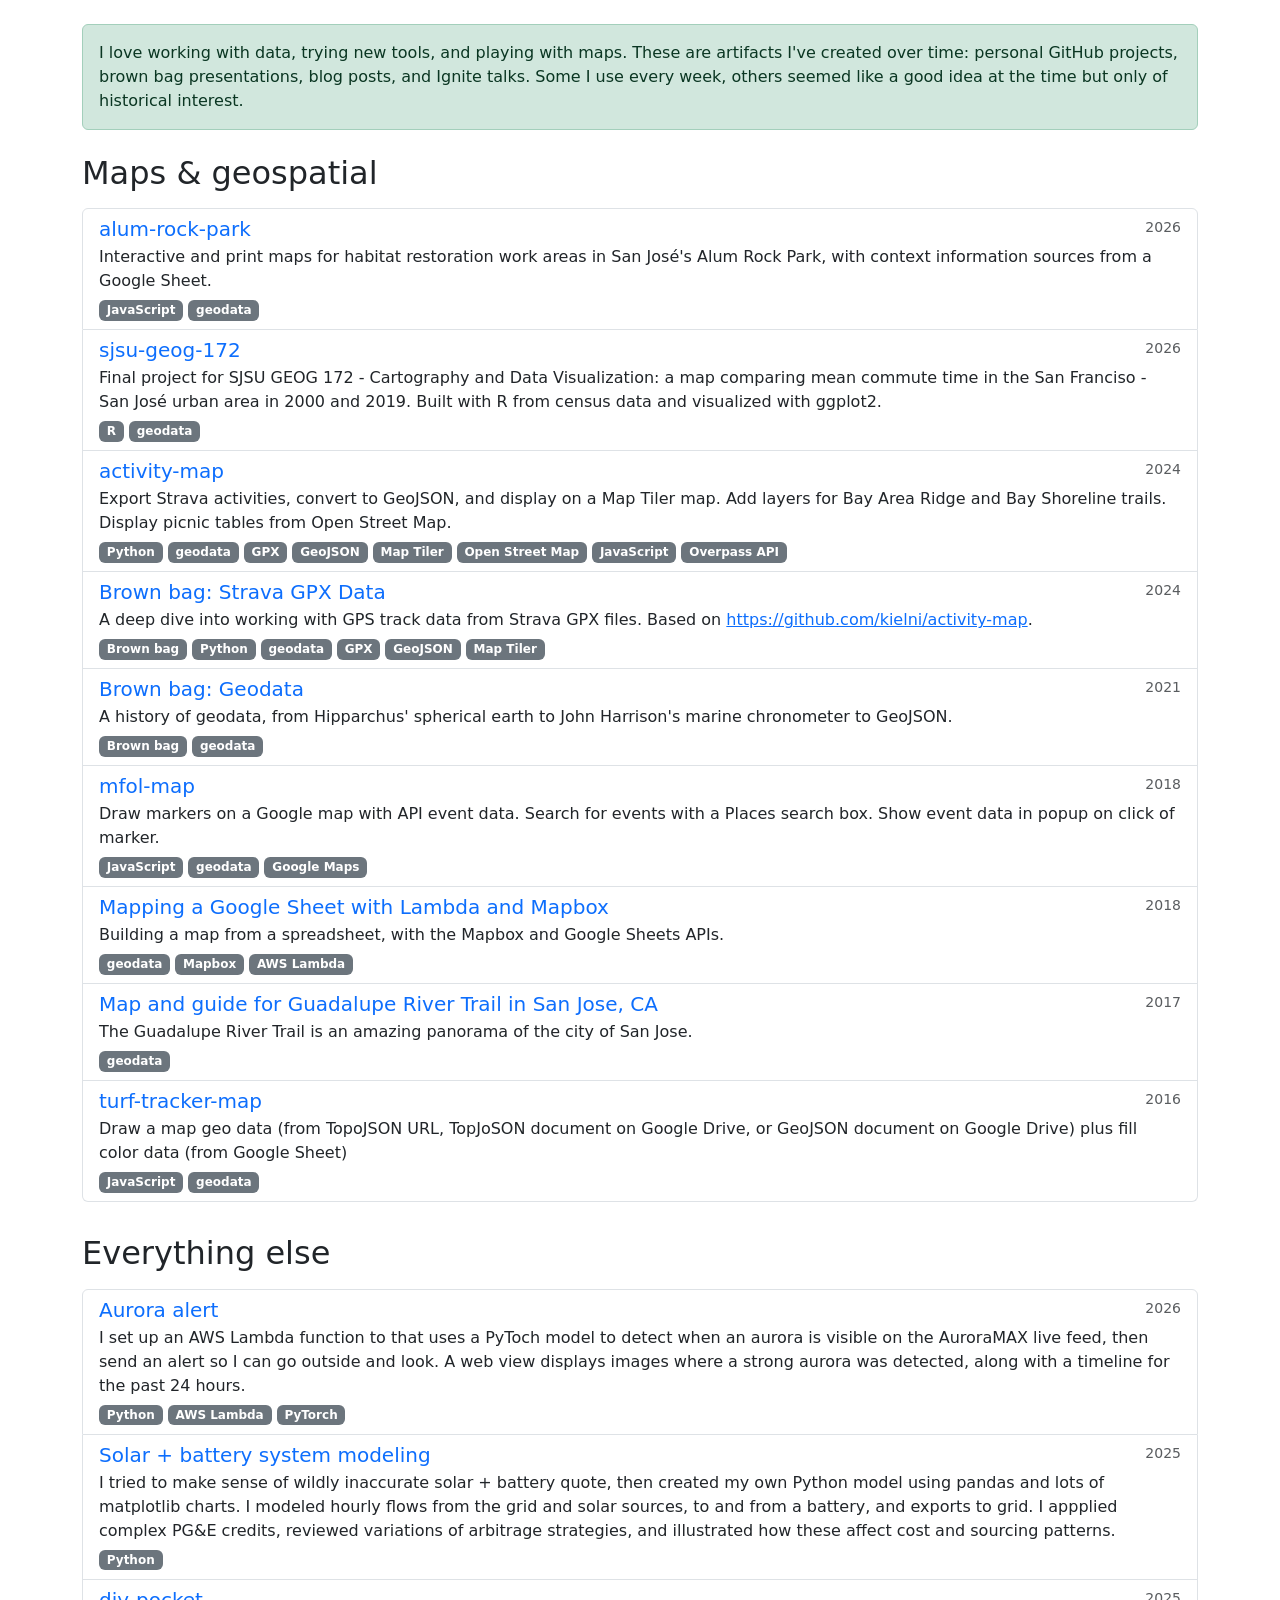
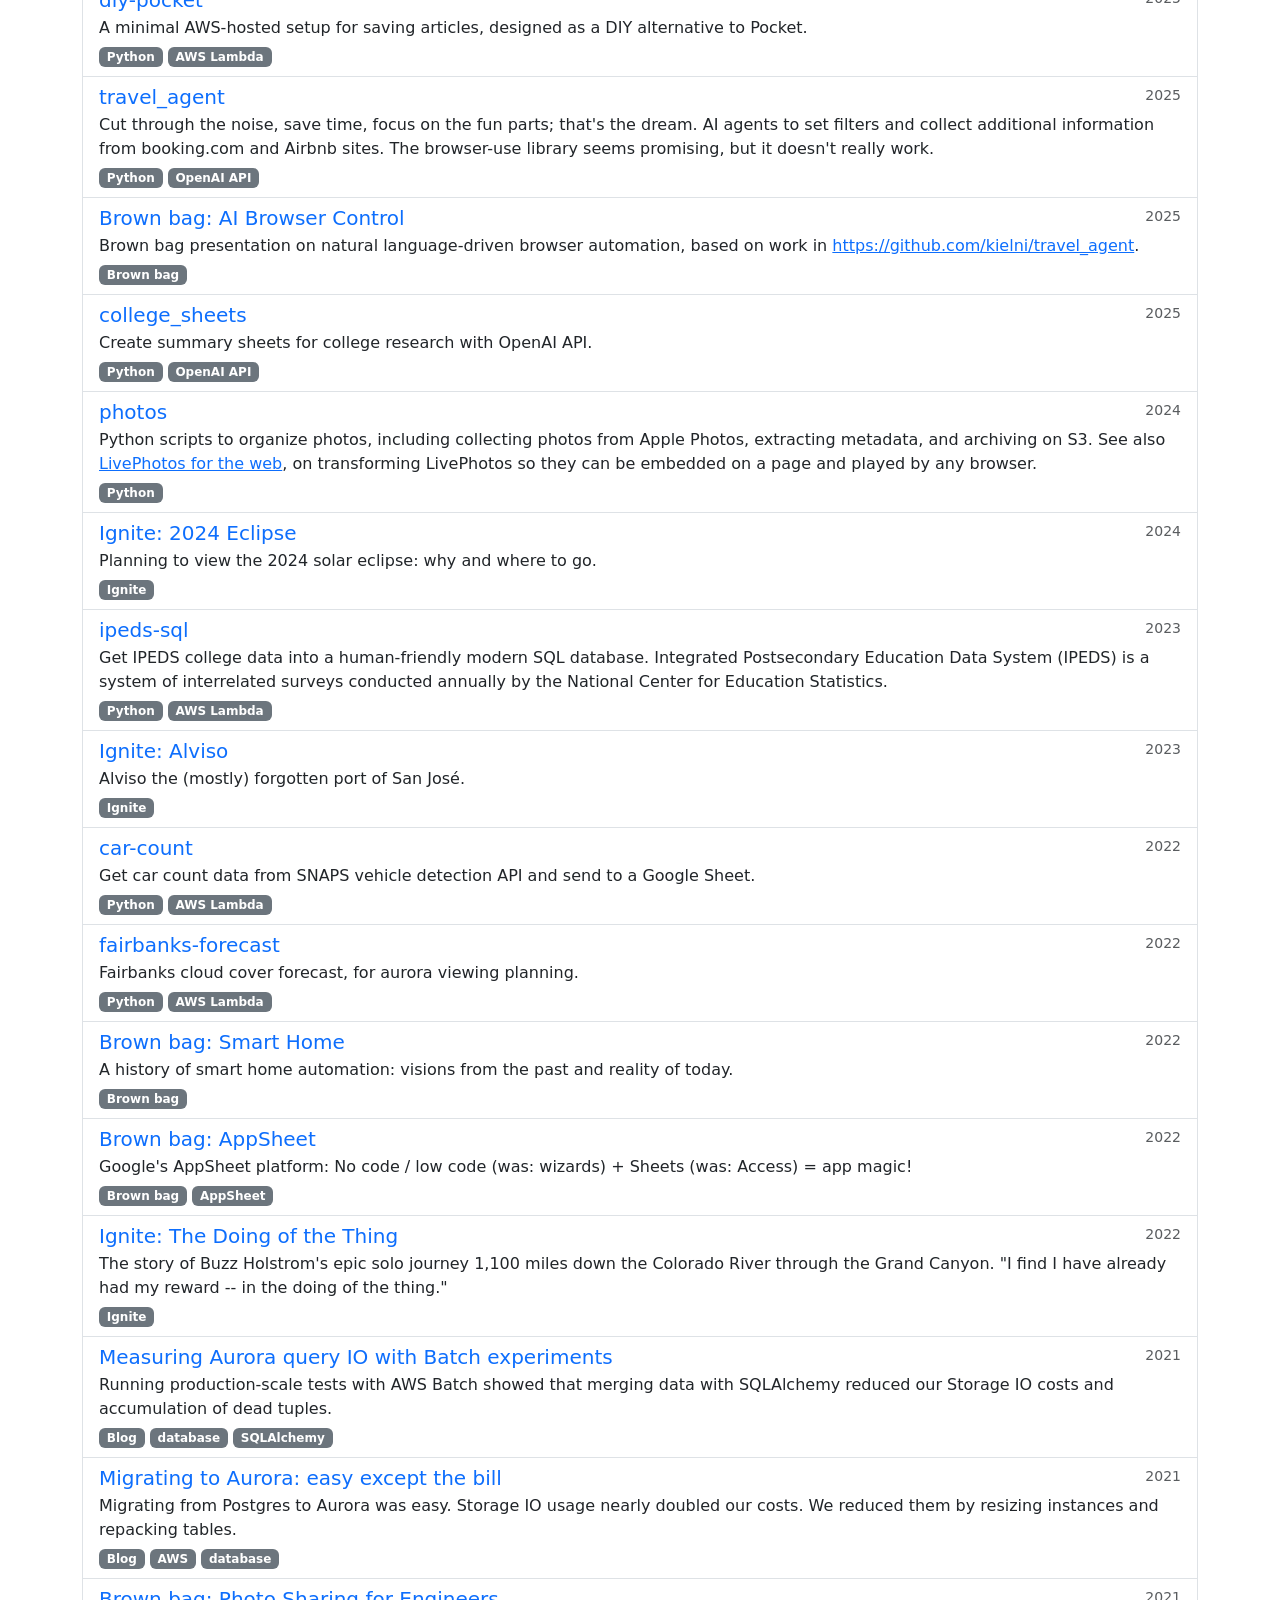
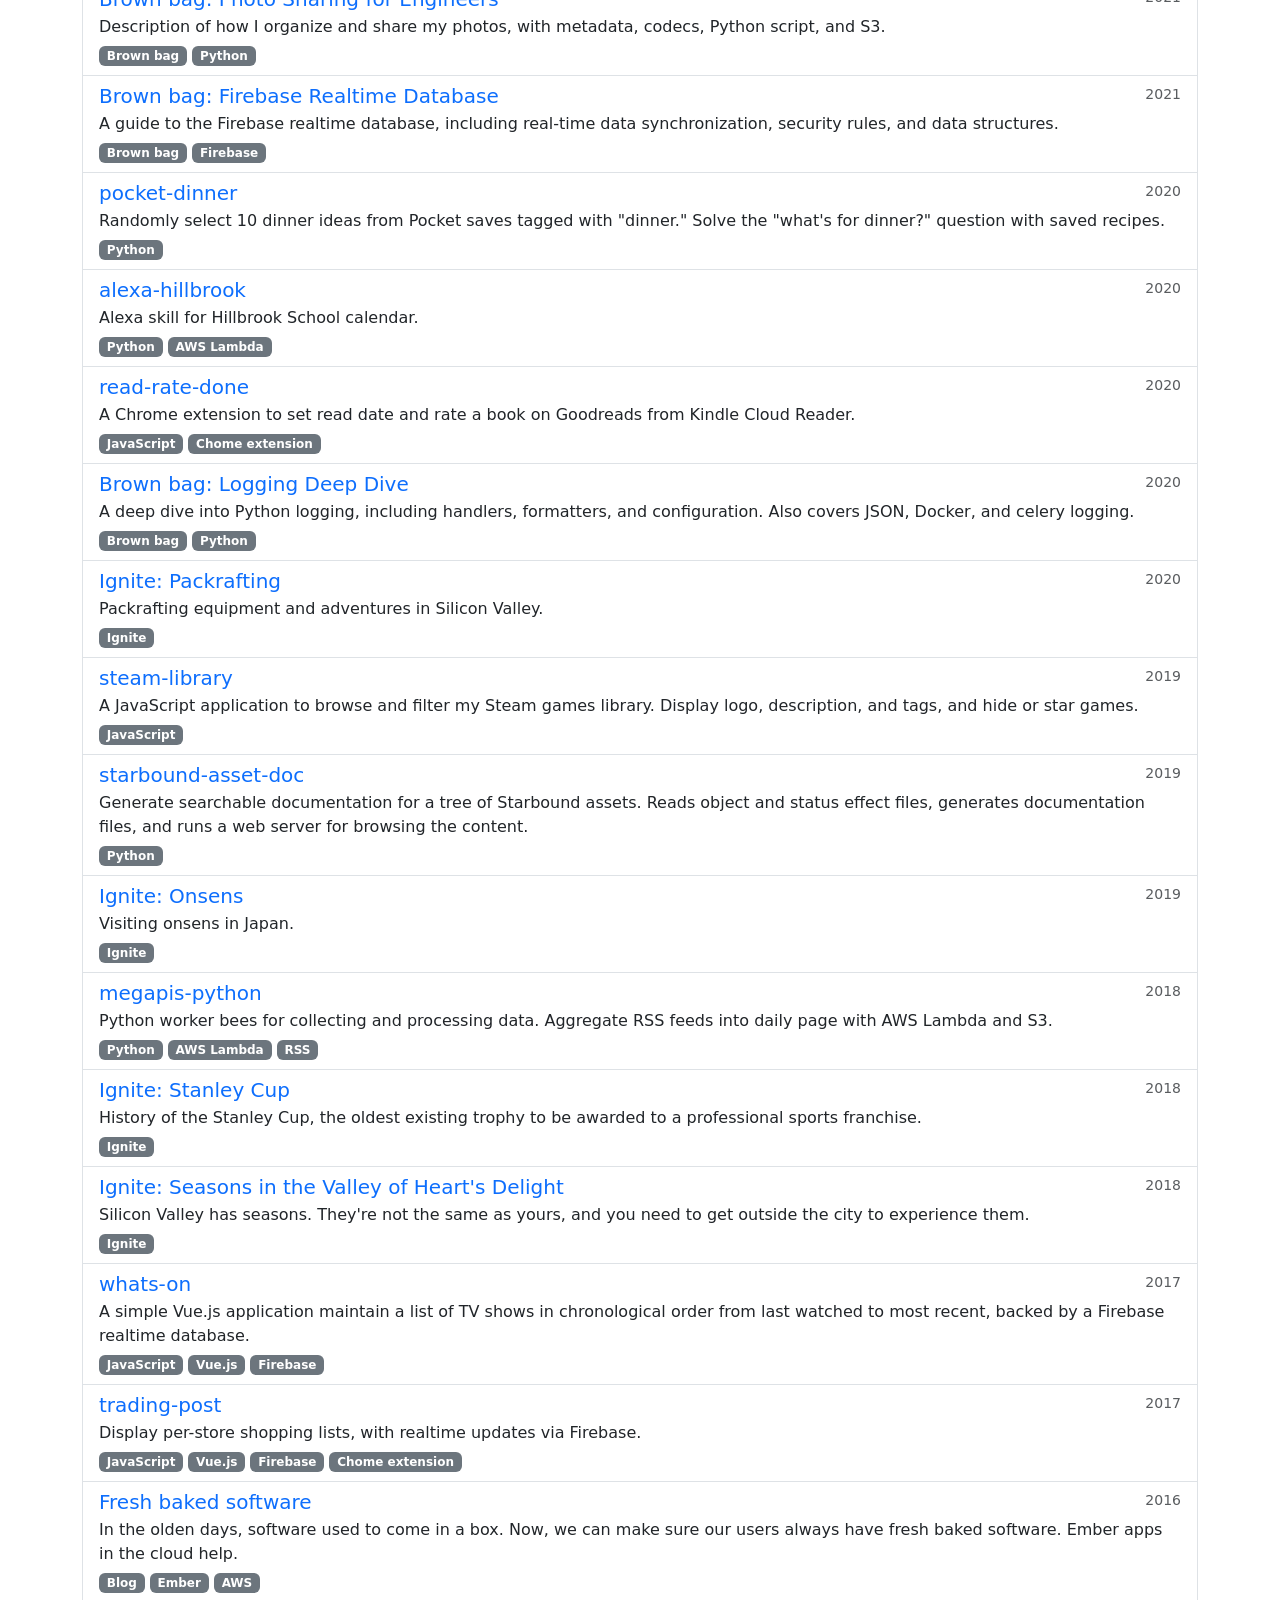
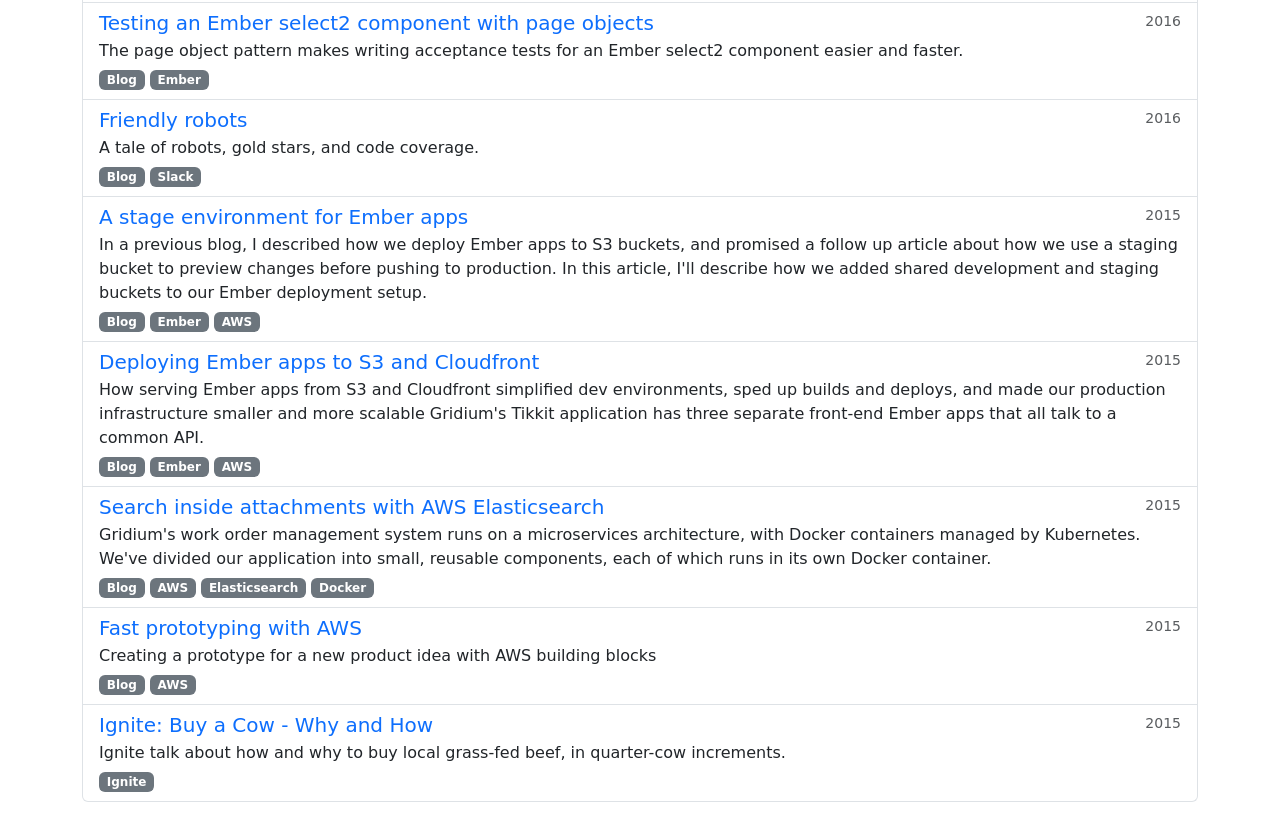
==== commit 6512cbb0: "fix repo name" ====
--- a/index.html
+++ b/index.html
@@ -31,7 +31,7 @@
               <div class="d-flex w-100 justify-content-between">
                 <h5 class="mb-1">
                   <a href="https://github.com/kielni/alum-rock-park" class="text-decoration-none"
-                    >Alum Rock Park habitat restoration</a
+                    >alum-rock-park</a
                   >
                 </h5>
                 <small class="text-muted year" data-year="2026">2026</small>
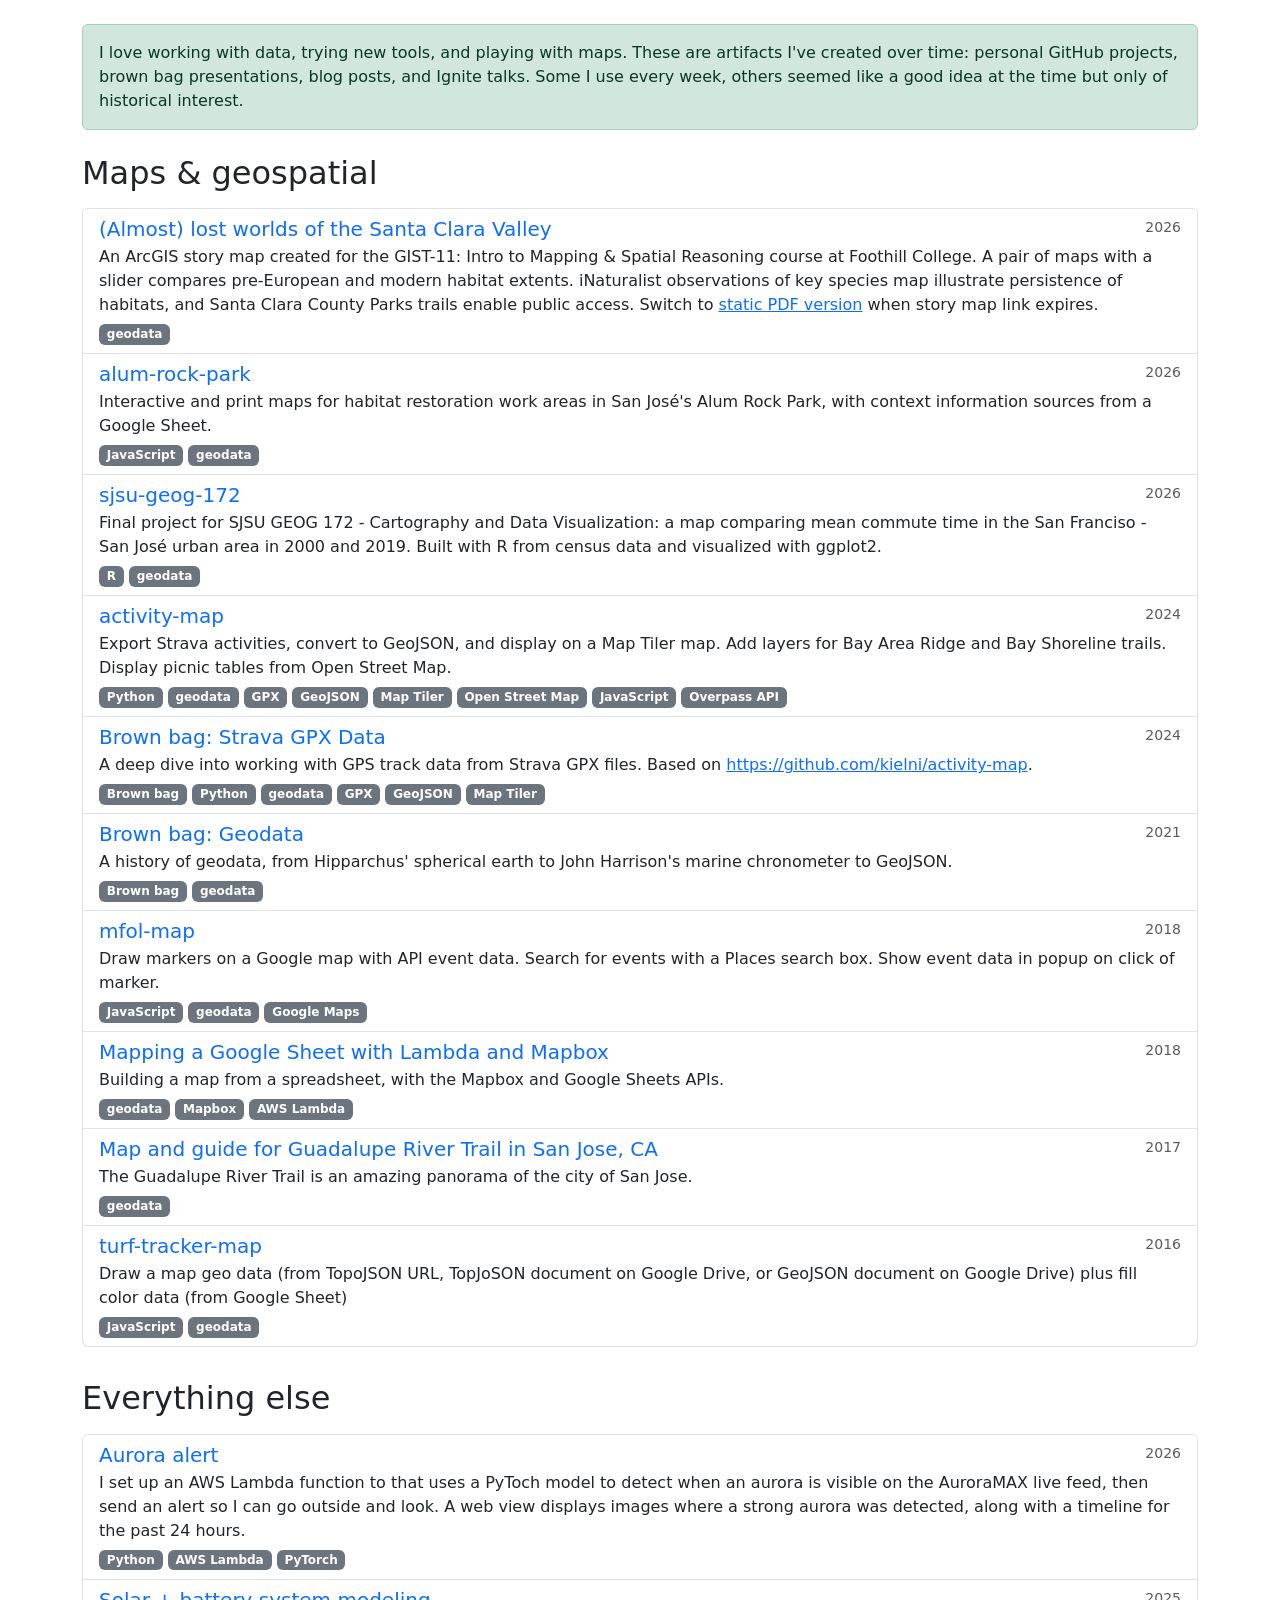
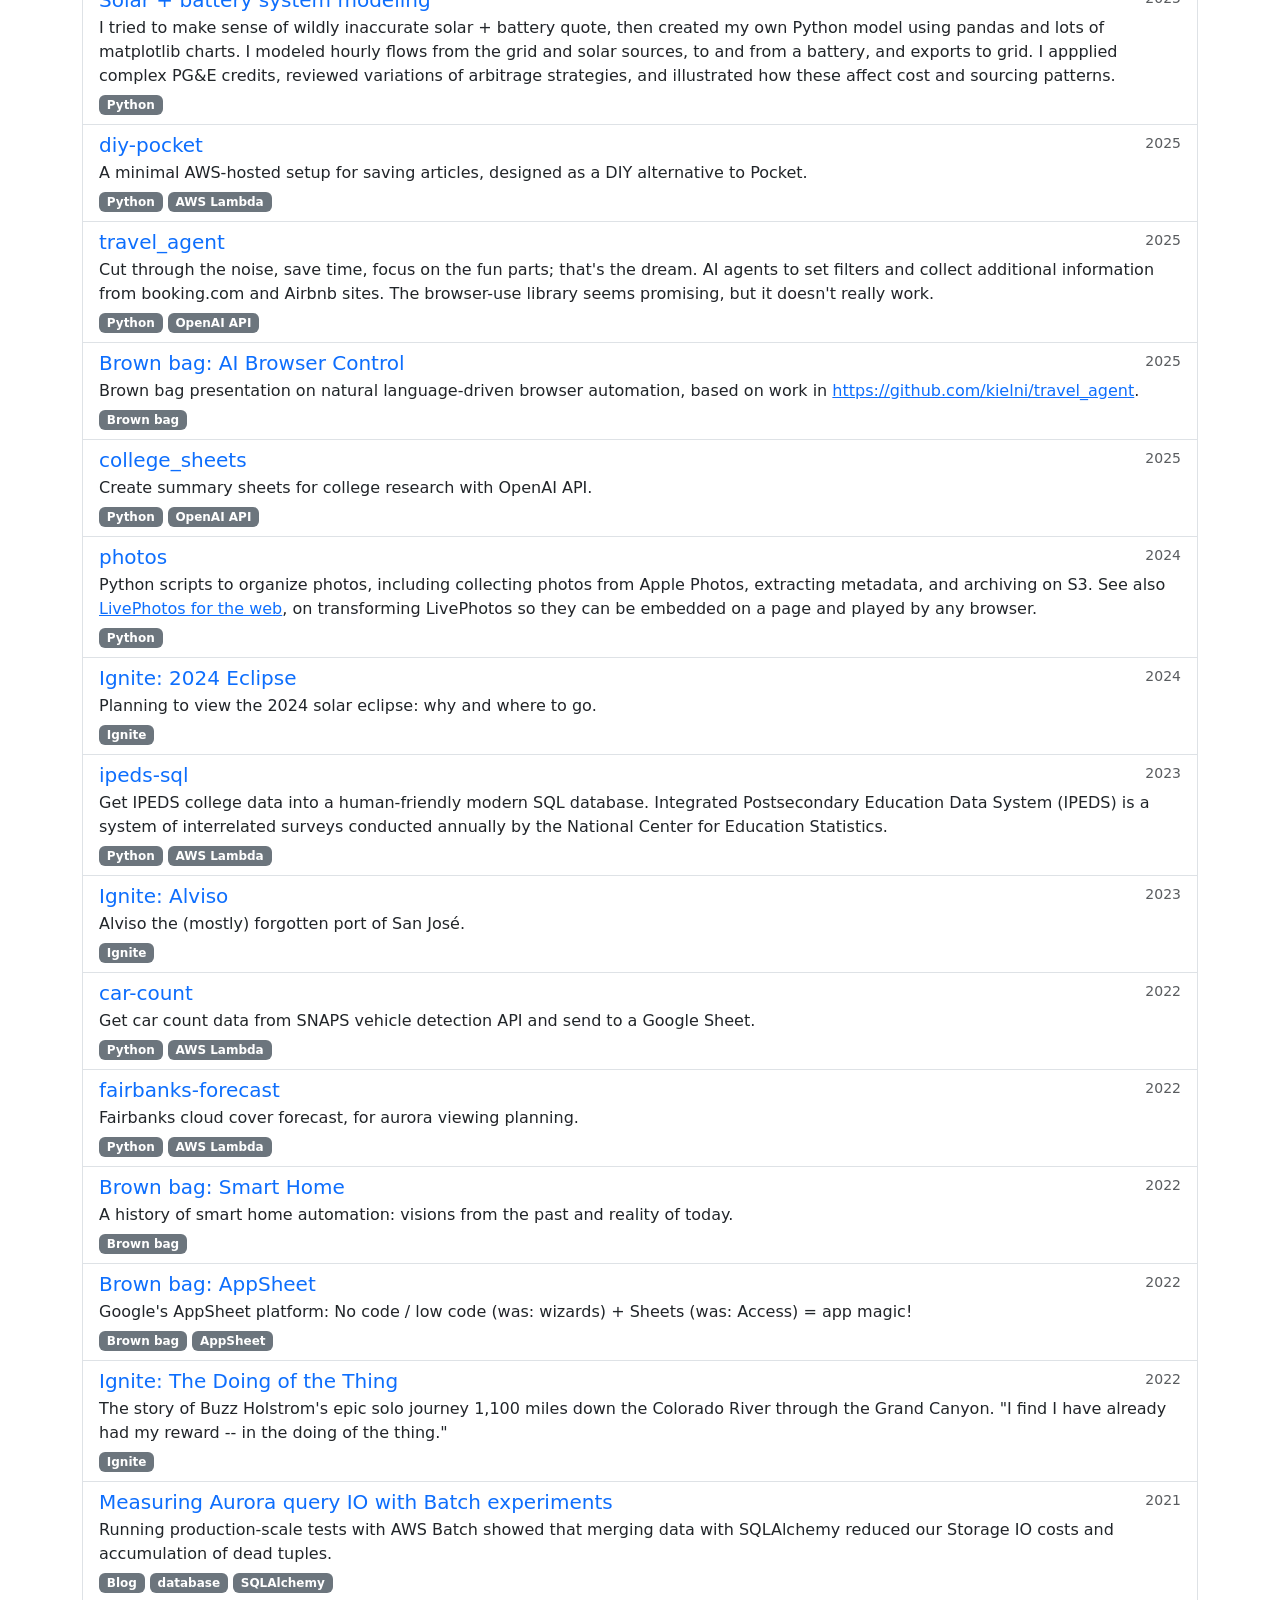
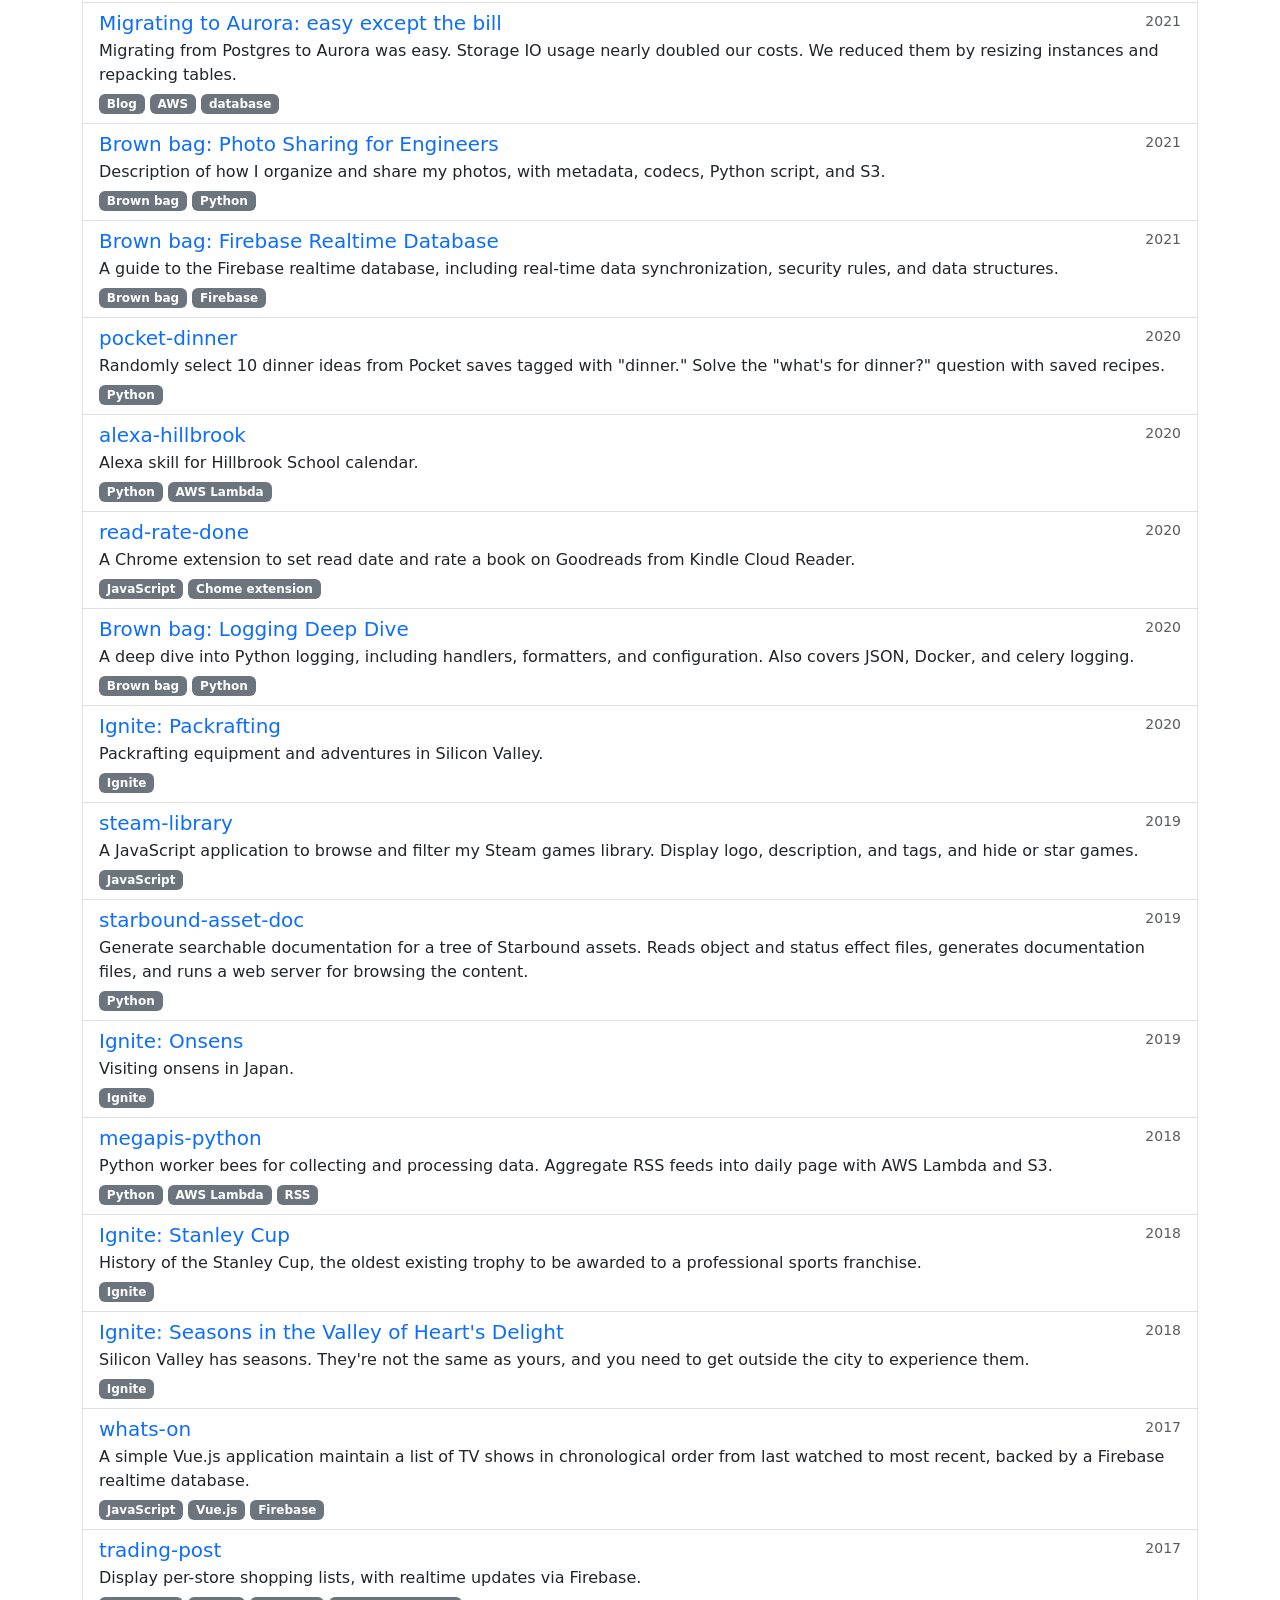
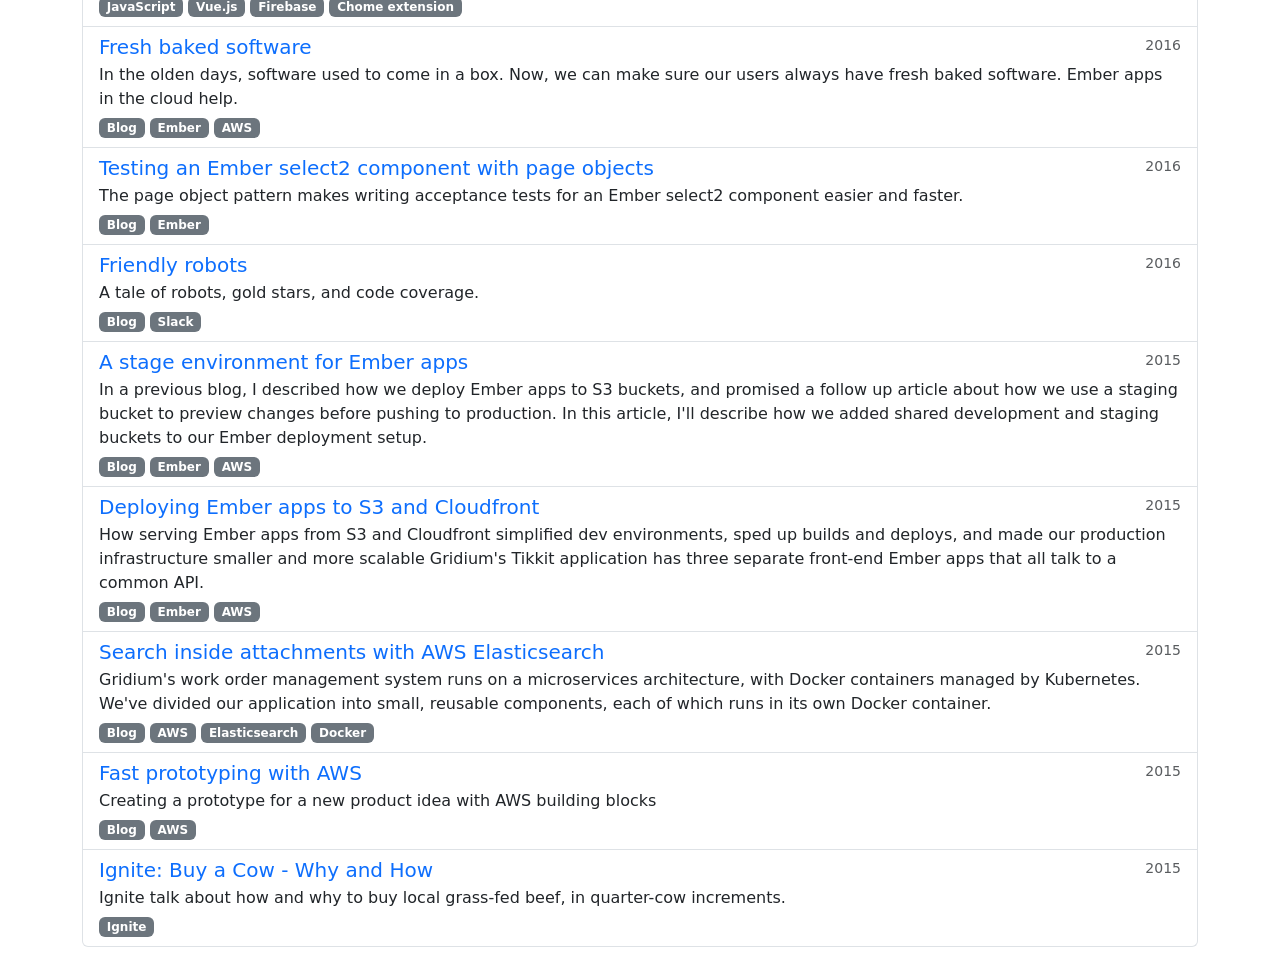
==== commit 71d2af8f: "add gist-11 project" ====
--- a/index.html
+++ b/index.html
@@ -30,6 +30,29 @@
             <div class="list-group-item">
               <div class="d-flex w-100 justify-content-between">
                 <h5 class="mb-1">
+                  <a
+                    href="hhttps://storymaps.arcgis.com/stories/3a1faf9982414bc3920393d47117fb9f"
+                    class="text-decoration-none"
+                    >(Almost) lost worlds of the Santa Clara Valley
+                  </a>
+                </h5>
+                <small class="text-muted year" data-year="2026">2026</small>
+              </div>
+              <p class="mb-1">
+                An ArcGIS story map created for the GIST-11: Intro to Mapping & Spatial Reasoning
+                course at Foothill College. A pair of maps with a slider compares pre-European and
+                modern habitat extents. iNaturalist observations of key species map illustrate
+                persistence of habitats, and Santa Clara County Parks trails enable public access.
+                Switch to
+                <a href="Almost lost worlds of the Santa Clara Valley.pdf">static PDF version</a>
+                when story map link expires.
+              </p>
+              <span class="badge bg-secondary" data-format="geodata">geodata</span>
+            </div>
+
+            <div class="list-group-item">
+              <div class="d-flex w-100 justify-content-between">
+                <h5 class="mb-1">
                   <a href="https://github.com/kielni/alum-rock-park" class="text-decoration-none"
                     >alum-rock-park</a
                   >
@@ -43,6 +66,7 @@
               <span class="badge bg-secondary" data-format="JavaScript">JavaScript</span>
               <span class="badge bg-secondary" data-format="geodata">geodata</span>
             </div>
+
             <div class="list-group-item">
               <div class="d-flex w-100 justify-content-between">
                 <h5 class="mb-1">
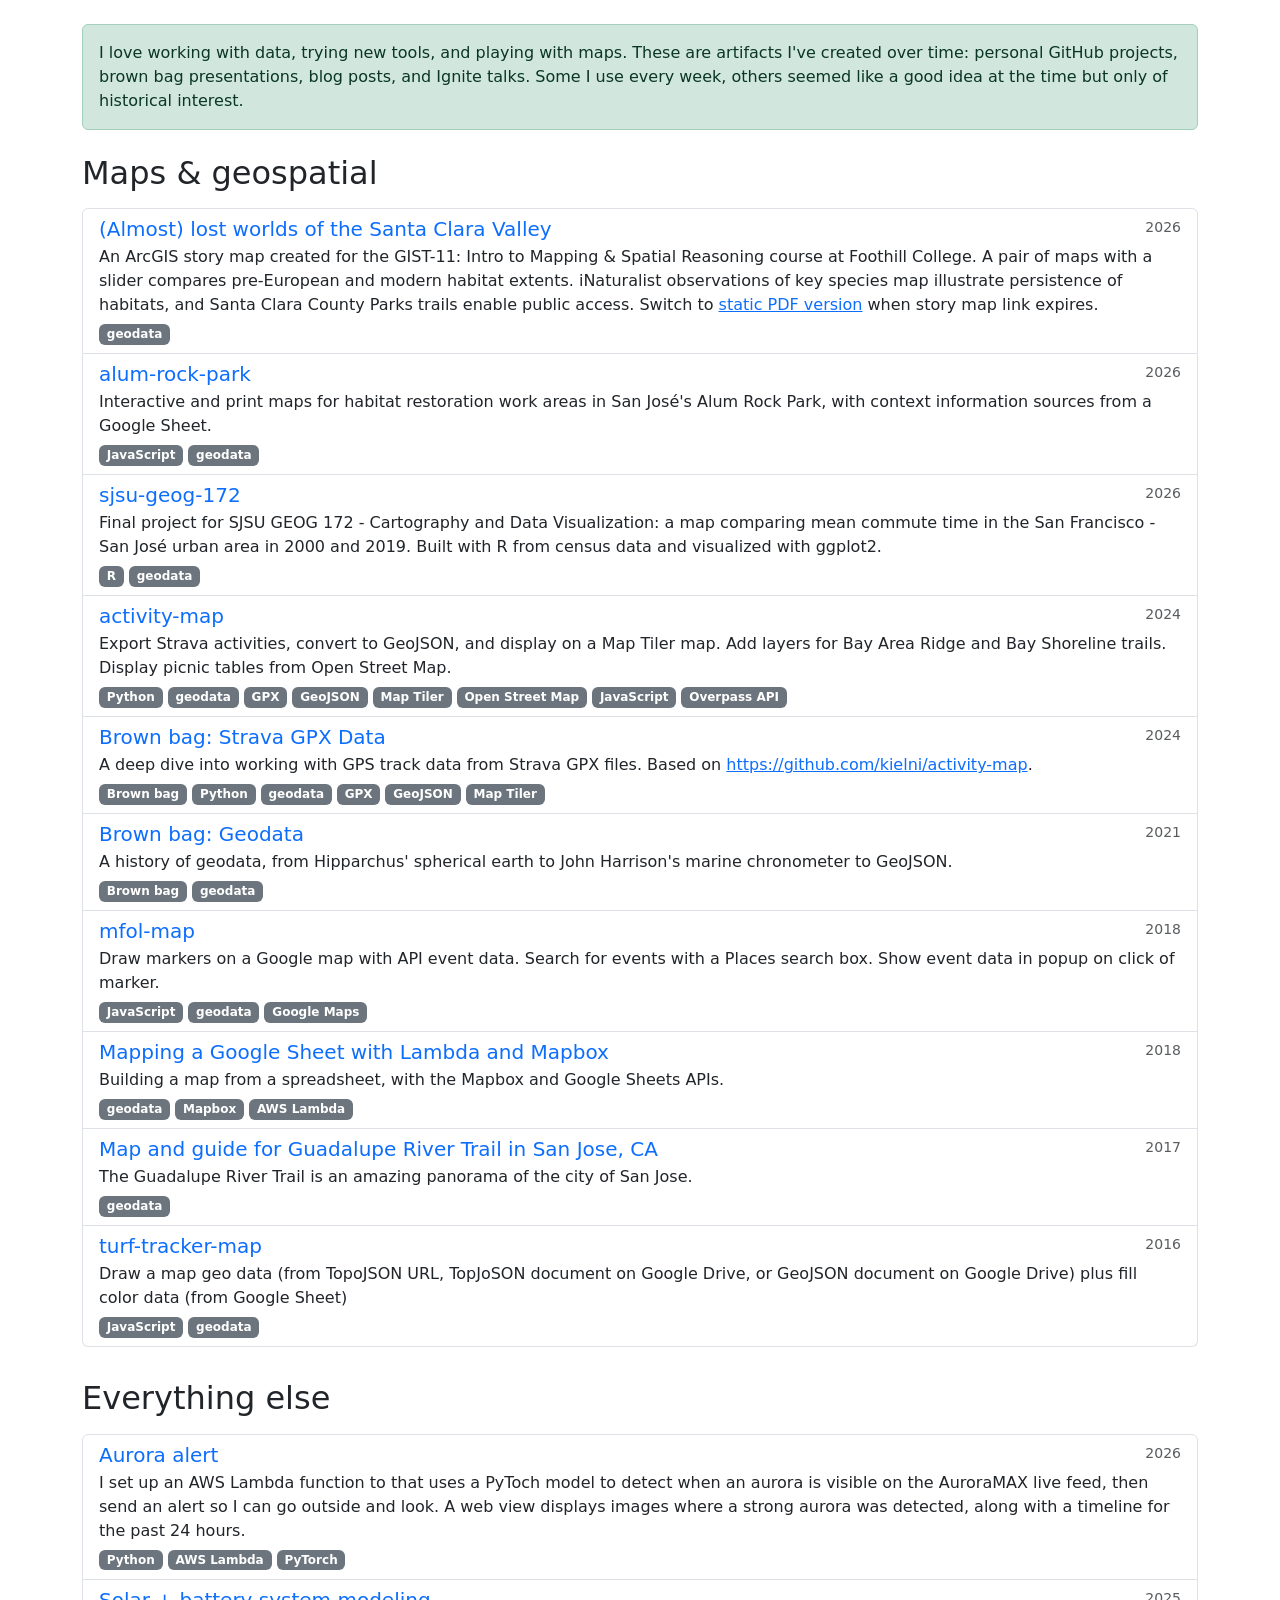
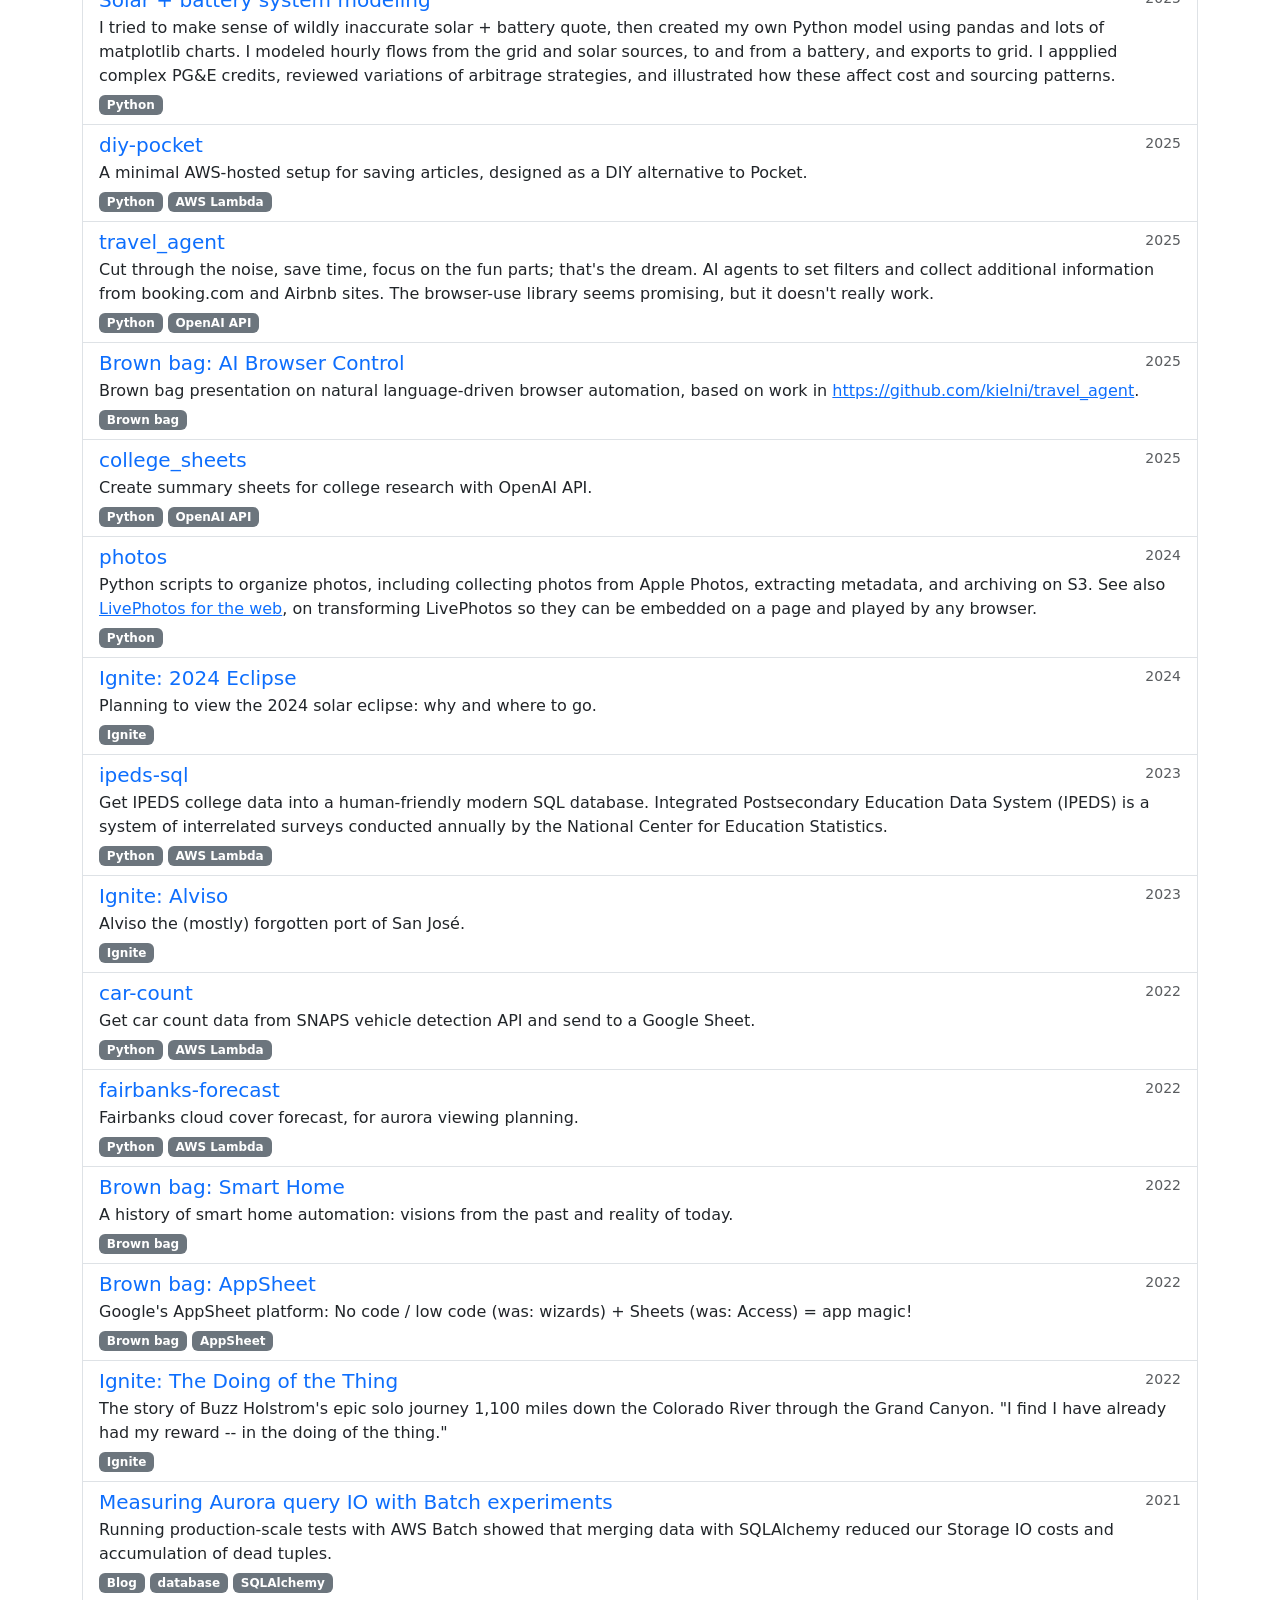
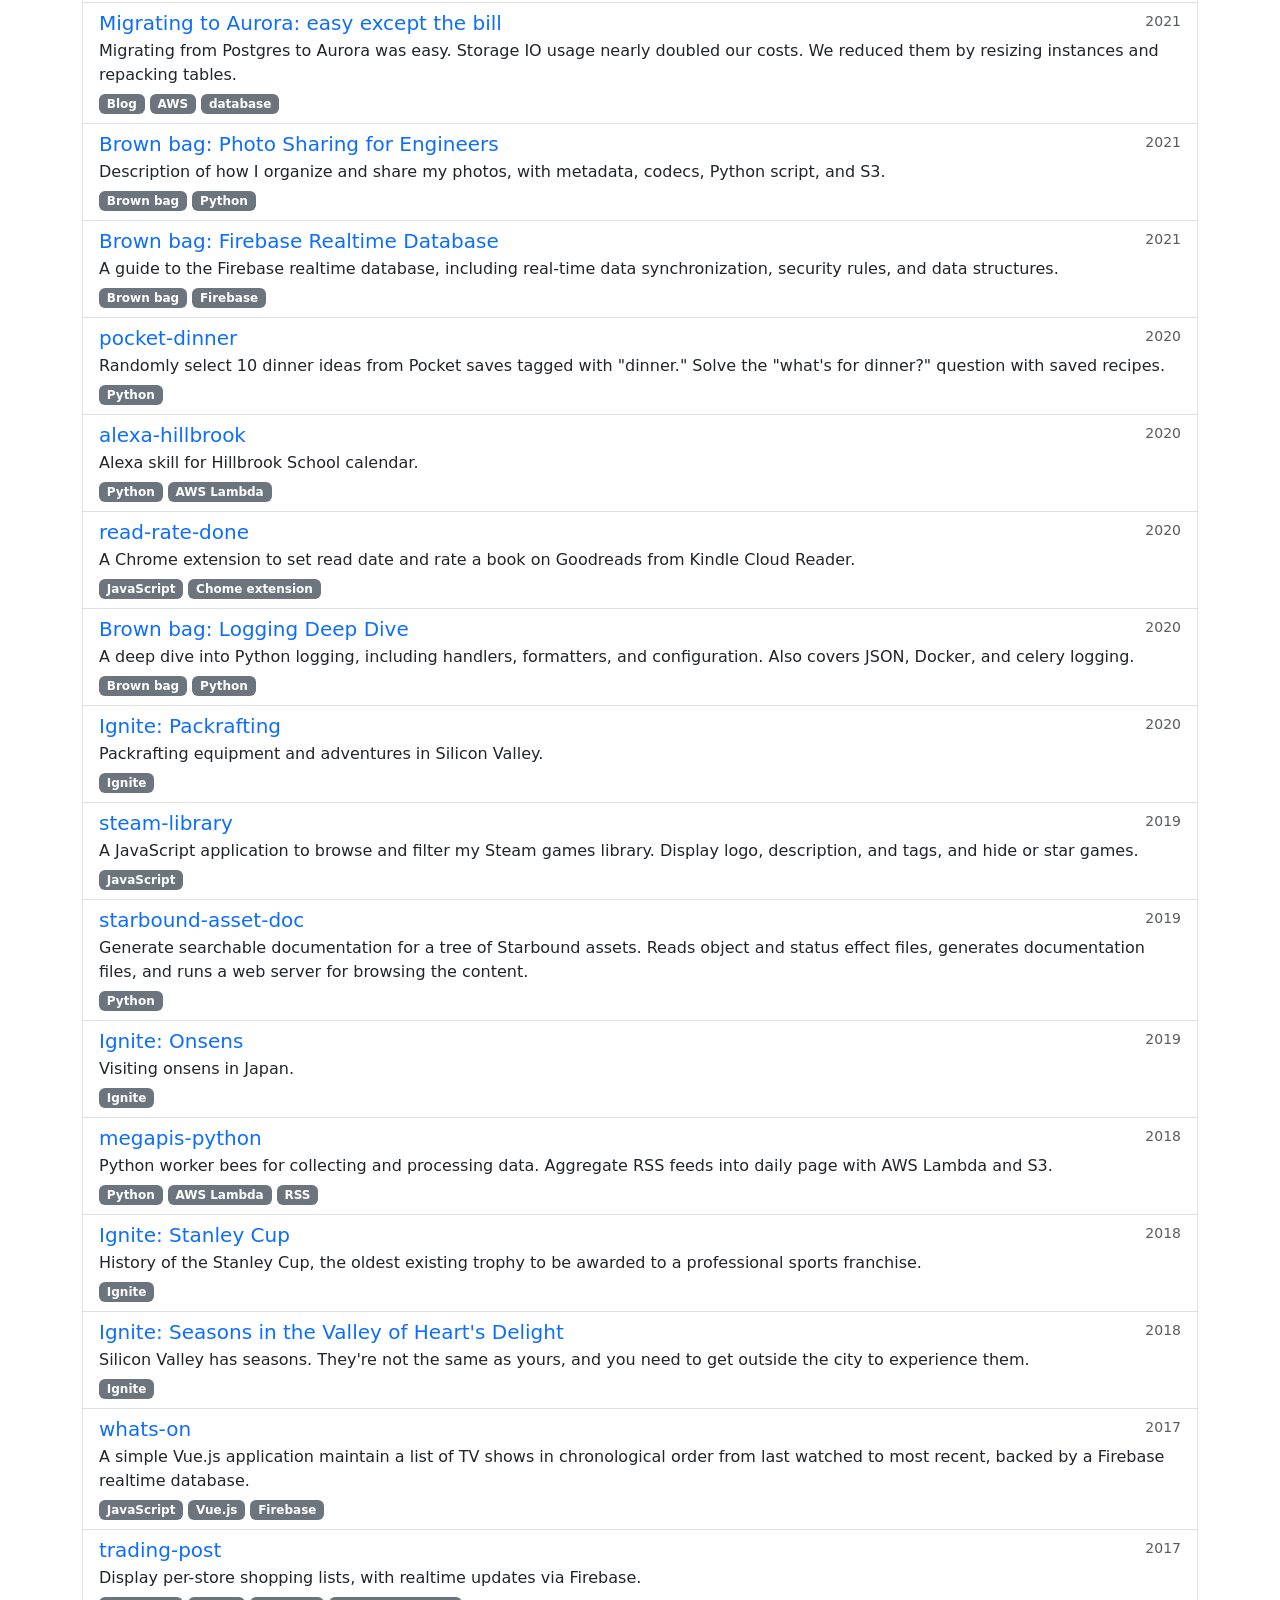
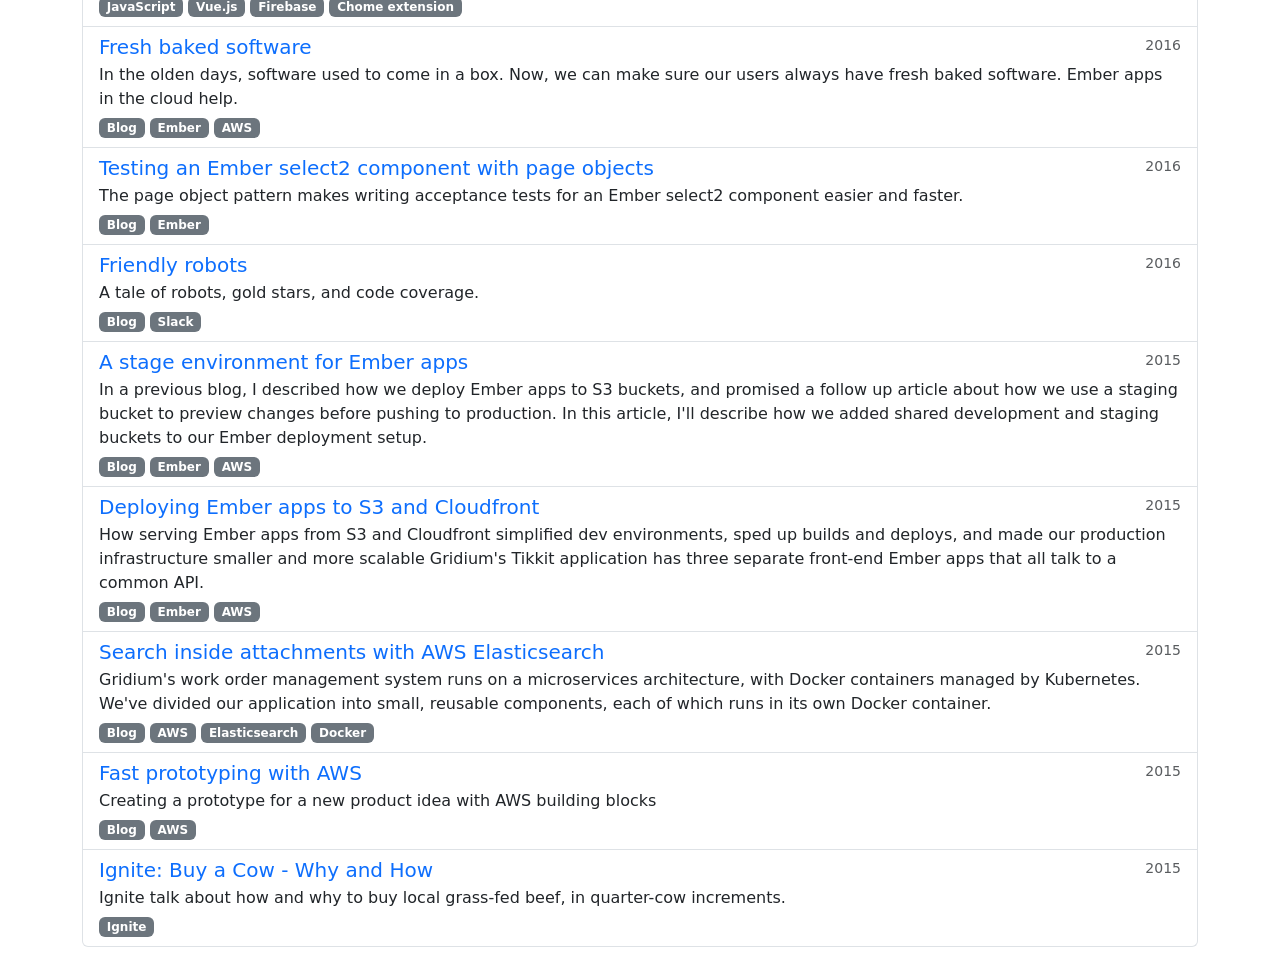
==== commit 1f945a46: "fix typo" ====
--- a/index.html
+++ b/index.html
@@ -31,7 +31,7 @@
               <div class="d-flex w-100 justify-content-between">
                 <h5 class="mb-1">
                   <a
-                    href="hhttps://storymaps.arcgis.com/stories/3a1faf9982414bc3920393d47117fb9f"
+                    href="https://storymaps.arcgis.com/stories/3a1faf9982414bc3920393d47117fb9f"
                     class="text-decoration-none"
                     >(Almost) lost worlds of the Santa Clara Valley
                   </a>
@@ -44,7 +44,7 @@
                 modern habitat extents. iNaturalist observations of key species map illustrate
                 persistence of habitats, and Santa Clara County Parks trails enable public access.
                 Switch to
-                <a href="Almost lost worlds of the Santa Clara Valley.pdf">static PDF version</a>
+                <a href="pdf/Almost lost worlds of the Santa Clara Valley.pdf">static PDF version</a>
                 when story map link expires.
               </p>
               <span class="badge bg-secondary" data-format="geodata">geodata</span>
@@ -78,7 +78,7 @@
               </div>
               <p class="mb-1">
                 Final project for SJSU GEOG 172 - Cartography and Data Visualization: a map
-                comparing mean commute time in the San Franciso - San José urban area in 2000 and
+                comparing mean commute time in the San Francisco - San José urban area in 2000 and
                 2019. Built with R from census data and visualized with ggplot2.
               </p>
               <span class="badge bg-secondary" data-format="R">R</span>
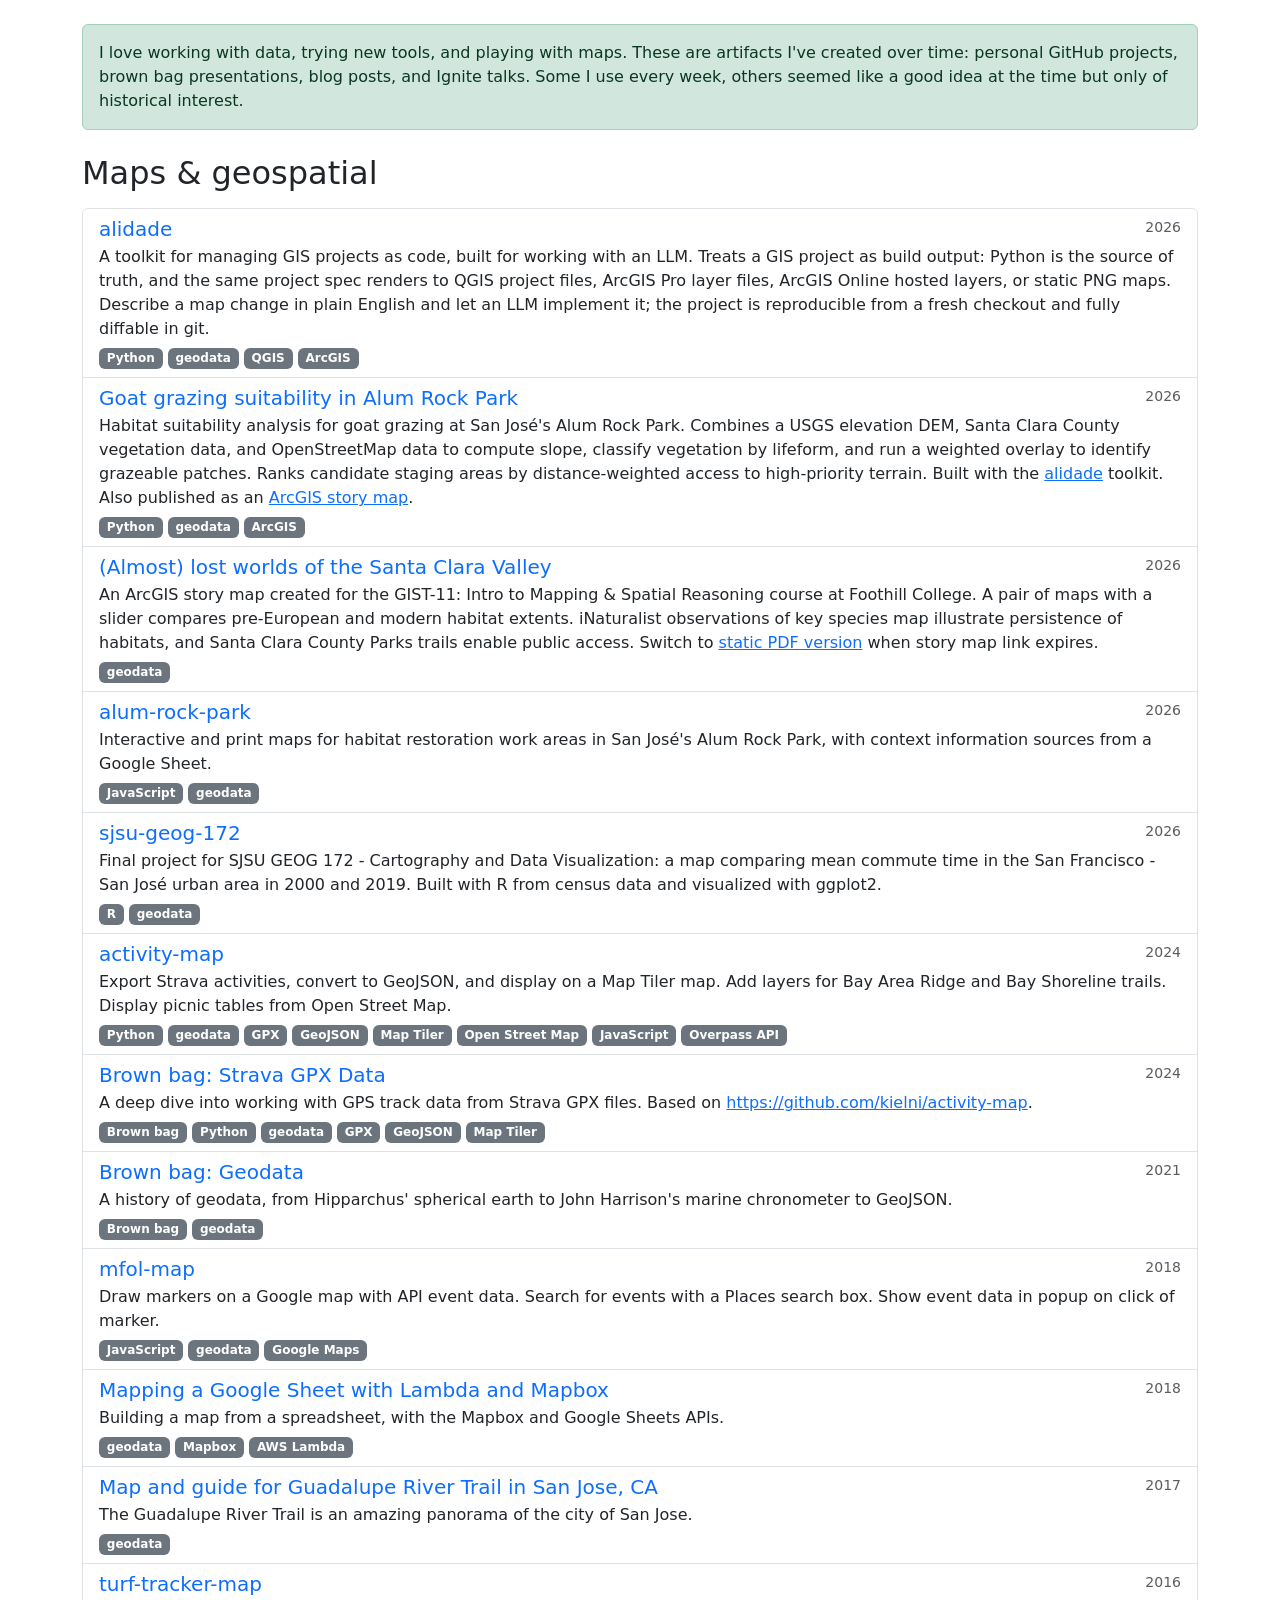
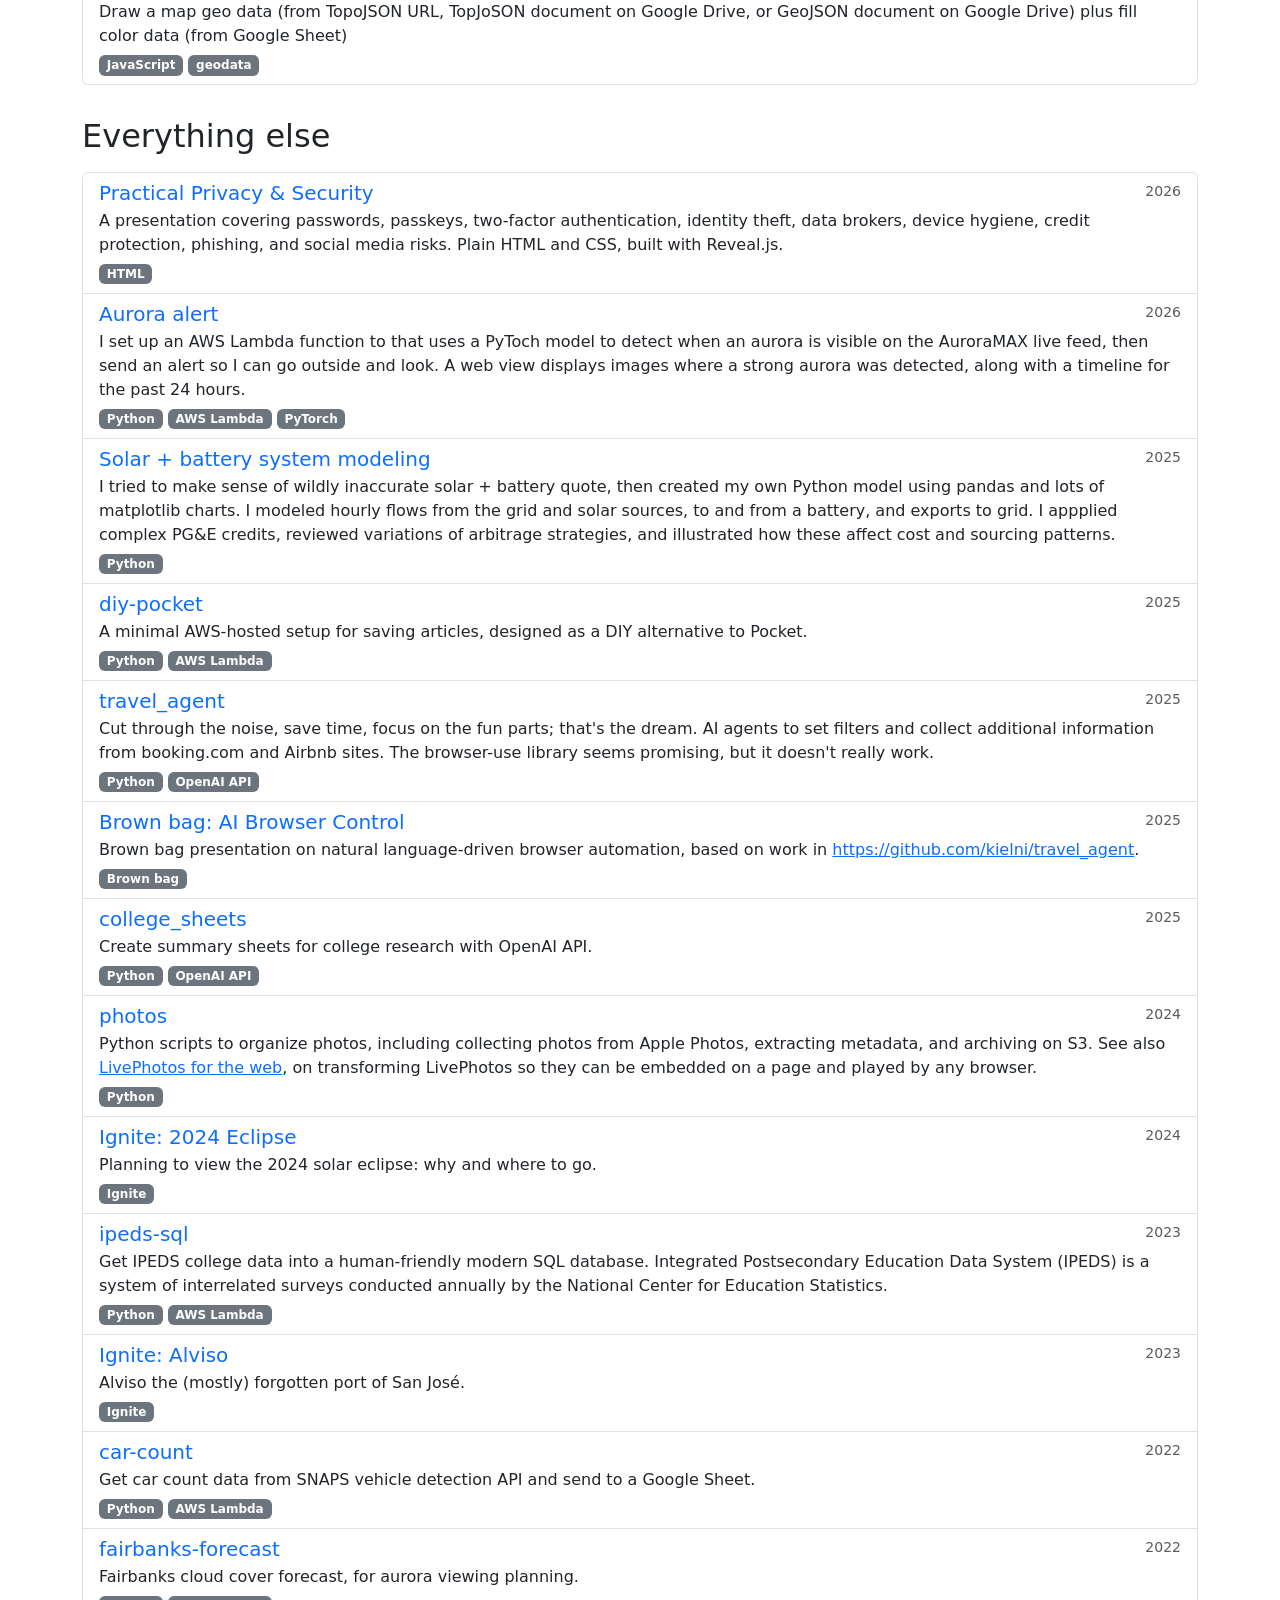
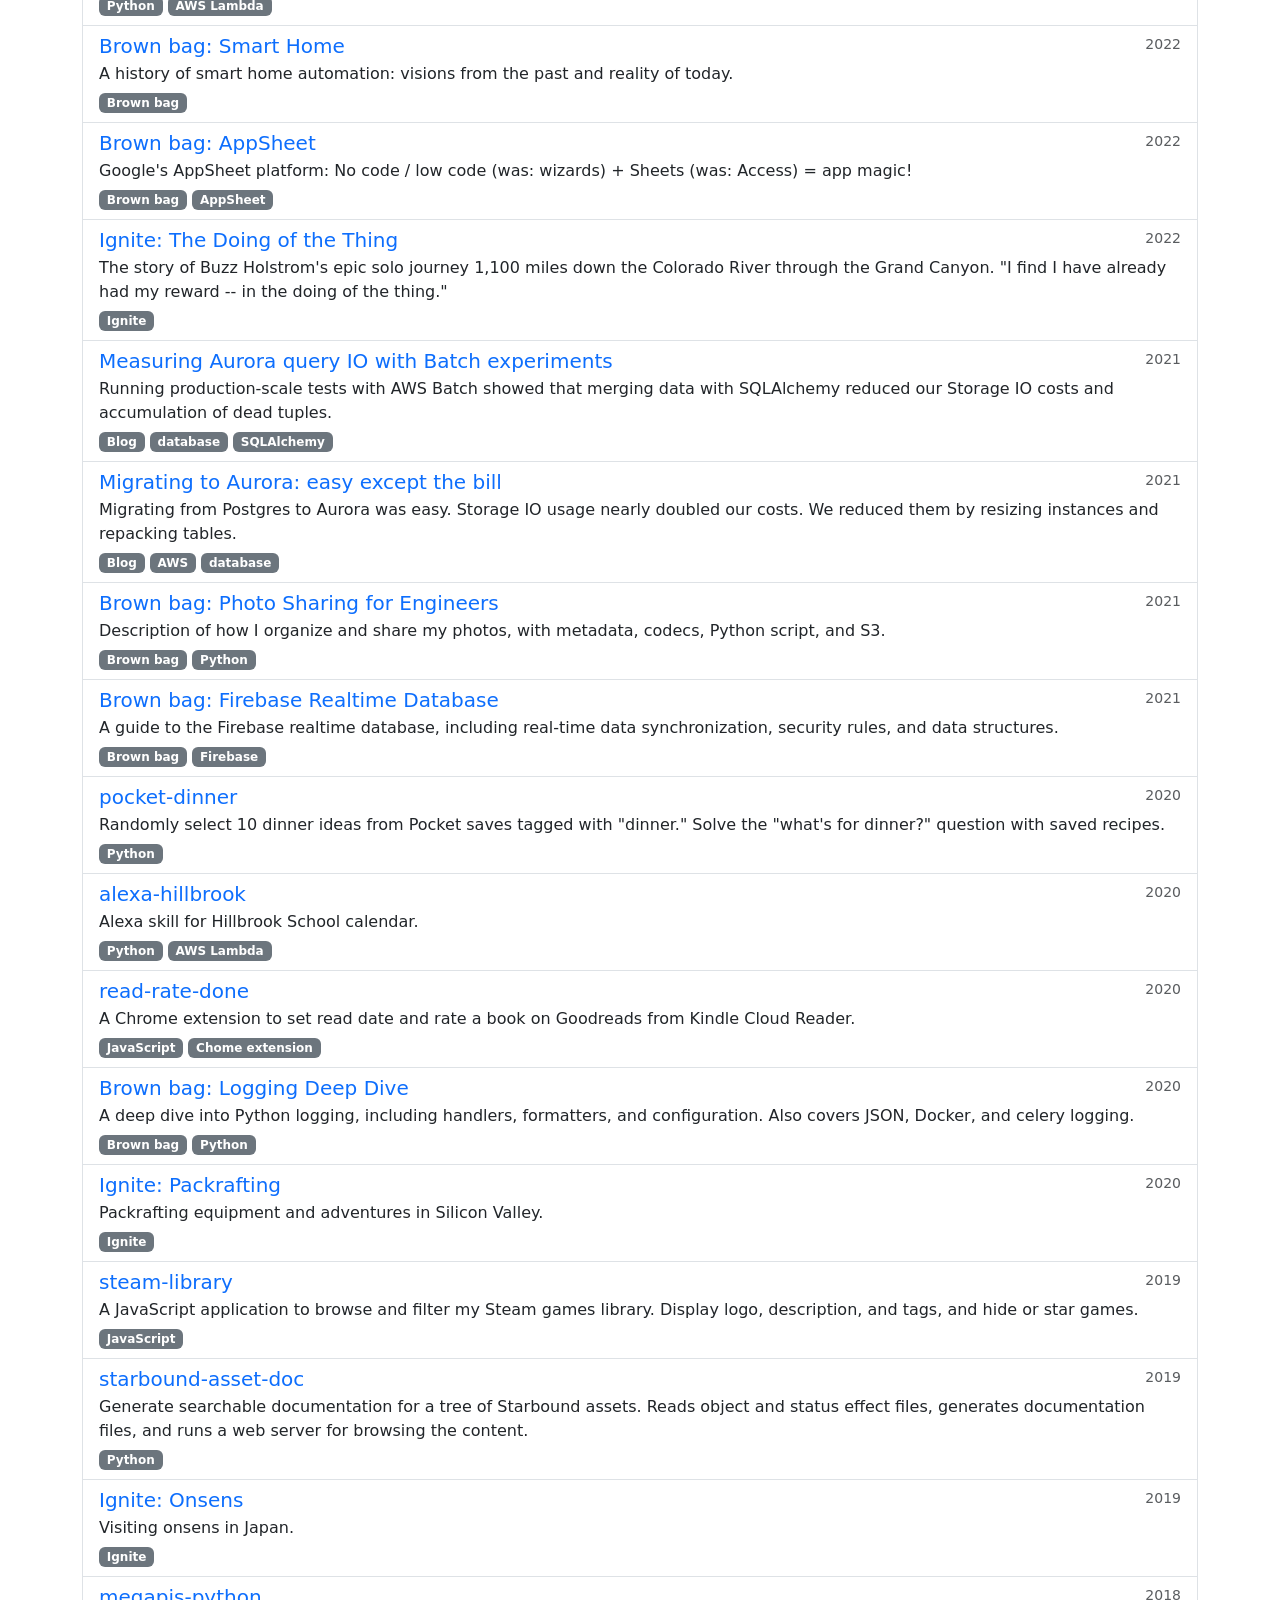
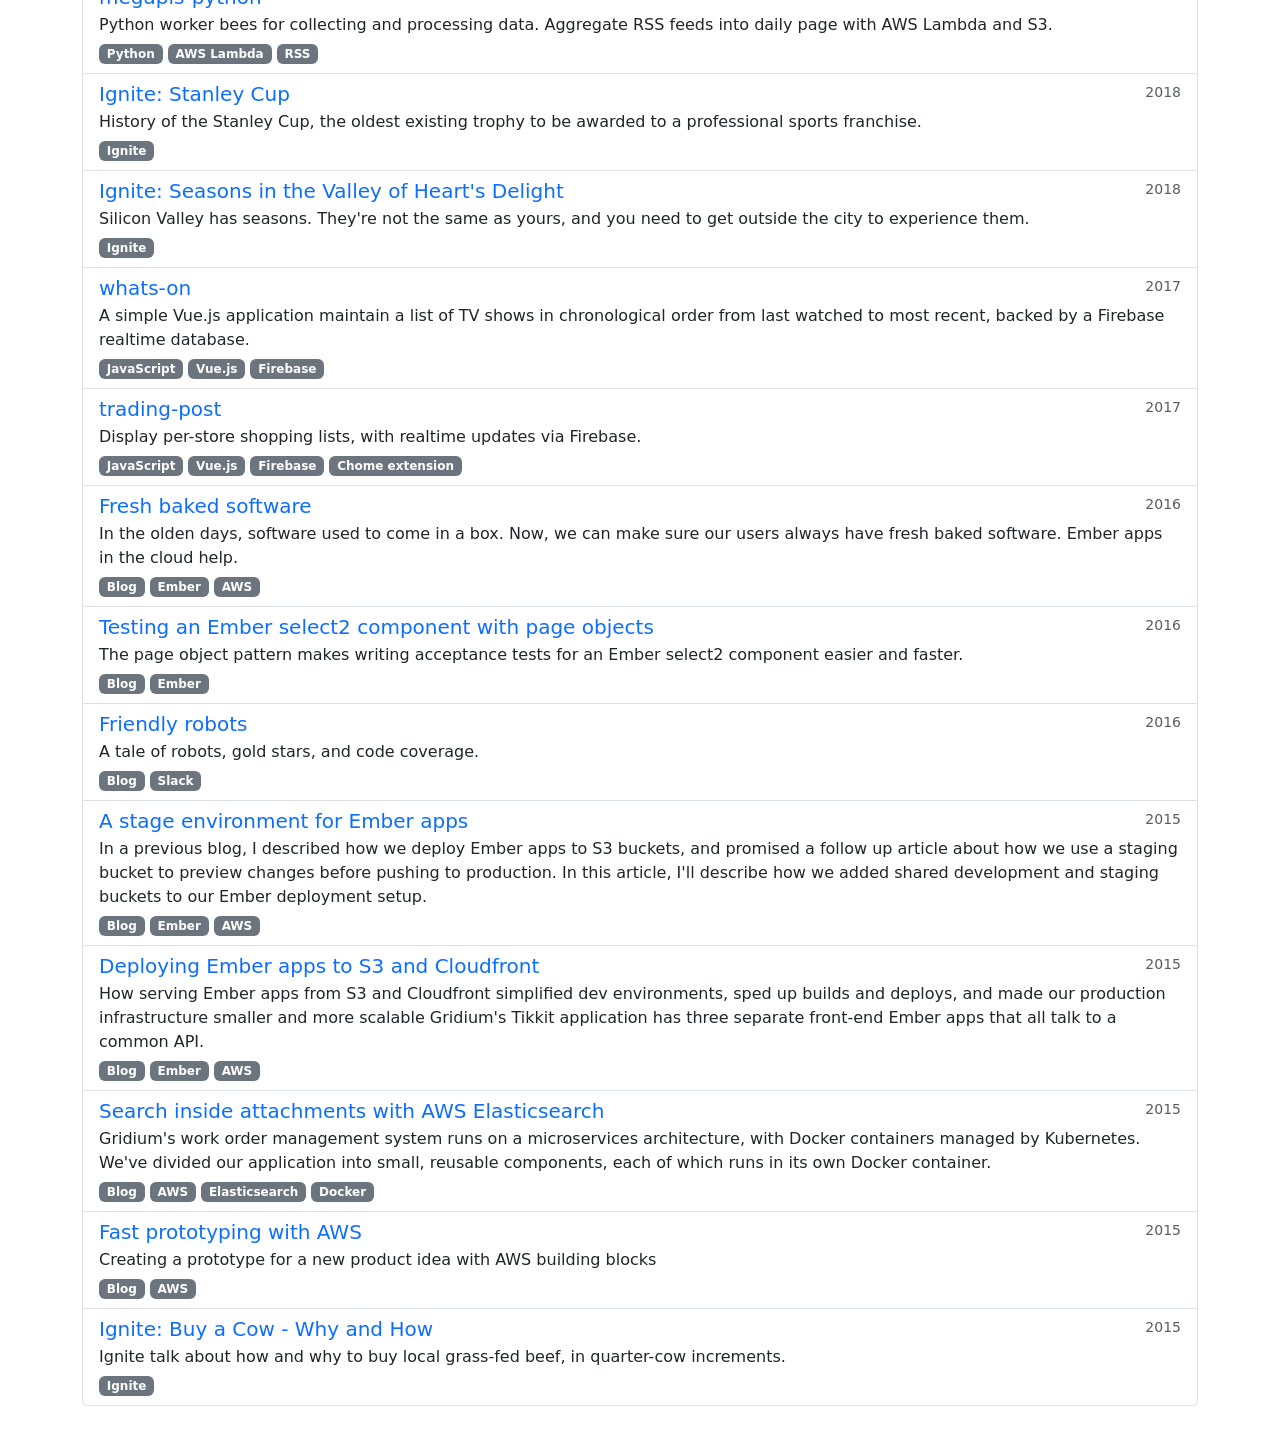
==== commit db20cd67: "add privacy, alidade, and Alum Rock goat grazing" ====
--- a/index.html
+++ b/index.html
@@ -30,6 +30,53 @@
             <div class="list-group-item">
               <div class="d-flex w-100 justify-content-between">
                 <h5 class="mb-1">
+                  <a href="https://github.com/kielni/alidade" class="text-decoration-none"
+                    >alidade</a
+                  >
+                </h5>
+                <small class="text-muted year" data-year="2026">2026</small>
+              </div>
+              <p class="mb-1">
+                A toolkit for managing GIS projects as code, built for working with an LLM. Treats
+                a GIS project as build output: Python is the source of truth, and the same project
+                spec renders to QGIS project files, ArcGIS Pro layer files, ArcGIS Online hosted
+                layers, or static PNG maps. Describe a map change in plain English and let an LLM
+                implement it; the project is reproducible from a fresh checkout and fully diffable
+                in git.
+              </p>
+              <span class="badge bg-secondary" data-format="Python">Python</span>
+              <span class="badge bg-secondary" data-format="geodata">geodata</span>
+              <span class="badge bg-secondary" data-format="QGIS">QGIS</span>
+              <span class="badge bg-secondary" data-format="ArcGIS">ArcGIS</span>
+            </div>
+            <div class="list-group-item">
+              <div class="d-flex w-100 justify-content-between">
+                <h5 class="mb-1">
+                  <a
+                    href="https://github.com/kielni/alidade/tree/main/projects/goats"
+                    class="text-decoration-none"
+                    >Goat grazing suitability in Alum Rock Park</a
+                  >
+                </h5>
+                <small class="text-muted year" data-year="2026">2026</small>
+              </div>
+              <p class="mb-1">
+                Habitat suitability analysis for goat grazing at San José's Alum Rock Park.
+                Combines a USGS elevation DEM, Santa Clara County vegetation data, and OpenStreetMap
+                data to compute slope, classify vegetation by lifeform, and run a weighted overlay
+                to identify grazeable patches. Ranks candidate staging areas by distance-weighted
+                access to high-priority terrain. Built with the
+                <a href="https://github.com/kielni/alidade">alidade</a> toolkit.
+                Also published as an
+                <a href="https://arcg.is/vOCOj1">ArcGIS story map</a>.
+              </p>
+              <span class="badge bg-secondary" data-format="Python">Python</span>
+              <span class="badge bg-secondary" data-format="geodata">geodata</span>
+              <span class="badge bg-secondary" data-format="ArcGIS">ArcGIS</span>
+            </div>
+            <div class="list-group-item">
+              <div class="d-flex w-100 justify-content-between">
+                <h5 class="mb-1">
                   <a
                     href="https://storymaps.arcgis.com/stories/3a1faf9982414bc3920393d47117fb9f"
                     class="text-decoration-none"
@@ -227,8 +274,26 @@
       <div class="row" style="padding-top: 2rem">
         <div class="col-12">
           <h2 class="mb-3">Everything else</h2>
+
+          
           <div class="list-group">
             <!-- 2026 -->
+            <div class="list-group-item">
+              <div class="d-flex w-100 justify-content-between">
+                <h5 class="mb-1">
+                  <a href="https://kielni.github.io/practical-privacy/" class="text-decoration-none"
+                    >Practical Privacy &amp; Security</a
+                  >
+                </h5>
+                <small class="text-muted year" data-year="2026">2026</small>
+              </div>
+              <p class="mb-1">
+                A presentation covering passwords, passkeys, two-factor
+                authentication, identity theft, data brokers, device hygiene, credit protection,
+                phishing, and social media risks. Plain HTML and CSS, built with Reveal.js.
+              </p>
+              <span class="badge bg-secondary" data-format="HTML">HTML</span>
+            </div>
             <div class="list-group-item">
               <div class="d-flex w-100 justify-content-between">
                 <h5 class="mb-1">
